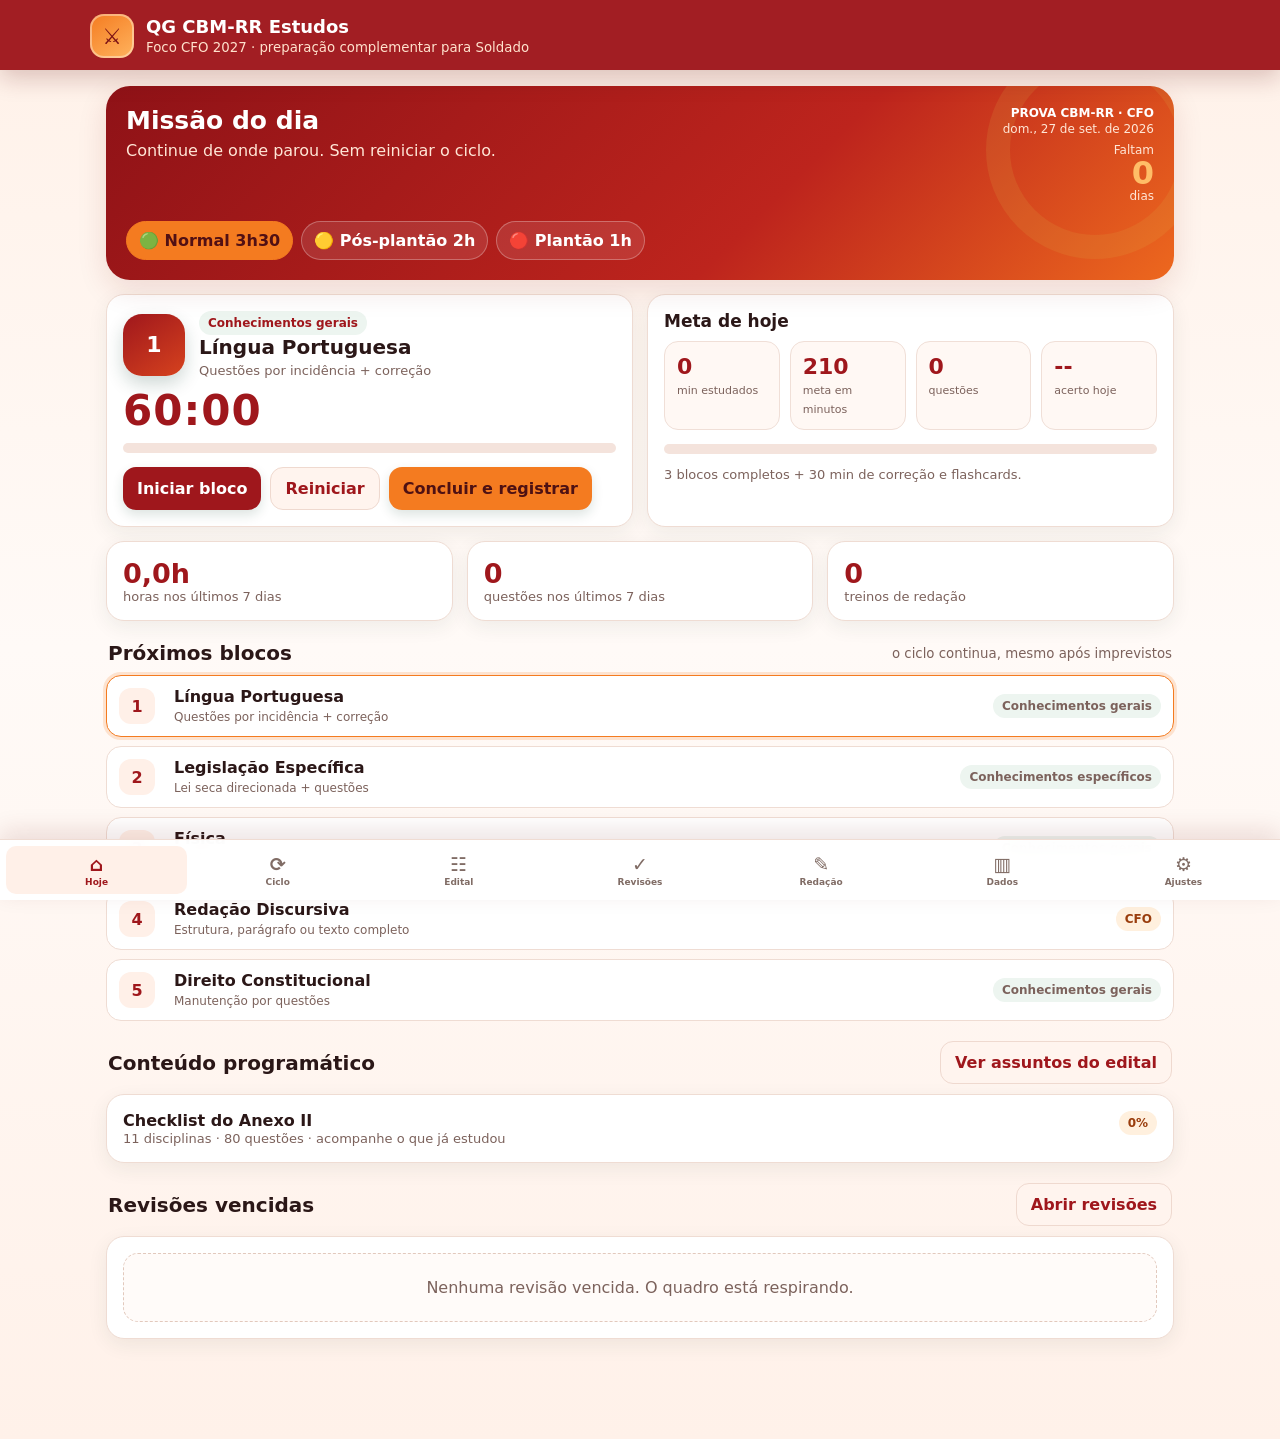
==== index.html @ b1dcfc02 "Publicar versão atualizada do PWA" ====
<!doctype html>
<html lang="pt-BR">
<head>
  <meta charset="utf-8" />
  <meta name="viewport" content="width=device-width, initial-scale=1, viewport-fit=cover" />
  <meta name="theme-color" content="#9f171c" />
  <meta name="description" content="Ciclo de estudos para CFO e Soldado do CBM-RR, com prioridade para o CFO 2027." />
  <link rel="manifest" href="manifest.json" />
  <link rel="icon" href="icons/icon-192.png" />
  <title>QG CBM-RR Estudos</title>
  <style>
    :root{
      --bg:#fff6f0;
      --card:#ffffff;
      --ink:#2b1717;
      --muted:#7c625c;
      --green:#9f171c;
      --green-2:#d6421e;
      --gold:#f47b20;
      --gold-2:#ffd0a3;
      --danger:#9f171c;
      --warn:#d85a16;
      --ok:#23734c;
      --line:#efdcd3;
      --shadow:0 10px 30px rgba(125,28,20,.12);
      --radius:18px;
    }
    *{box-sizing:border-box}
    html{scroll-behavior:smooth}
    body{margin:0;background:linear-gradient(180deg,#fff1e8 0,#fffaf7 45%,#fff1e9 100%);color:var(--ink);font-family:Inter,system-ui,-apple-system,Segoe UI,Roboto,Arial,sans-serif}
    button,input,select,textarea{font:inherit}
    button{cursor:pointer}
    .app{min-height:100vh;padding-bottom:84px}
    header{position:sticky;top:0;z-index:20;background:rgba(159,23,28,.97);color:white;padding:14px 16px 12px;box-shadow:0 8px 24px rgba(92,12,15,.22);backdrop-filter:blur(8px)}
    .head-row{max-width:1100px;margin:auto;display:flex;justify-content:space-between;gap:12px;align-items:center}
    .brand{display:flex;gap:12px;align-items:center;min-width:0}
    .crest{width:44px;height:44px;border-radius:14px;background:linear-gradient(145deg,var(--gold),#ffb45f);display:grid;place-items:center;color:#7b1115;font-size:22px;font-weight:900;box-shadow:inset 0 0 0 2px rgba(255,255,255,.38)}
    .brand h1{font-size:18px;line-height:1.1;margin:0;white-space:nowrap;overflow:hidden;text-overflow:ellipsis}
    .brand small{display:block;color:#ffe2cd;margin-top:3px}
    .install{border:1px solid rgba(255,255,255,.45);background:rgba(255,255,255,.12);color:#fff;border-radius:12px;padding:9px 11px;font-weight:700;display:none}
    main{max-width:1100px;margin:auto;padding:16px}
    .view{display:none}.view.active{display:block}
    .hero{background:linear-gradient(135deg,#8f1217,#bd241d 62%,#ed681e);color:white;border-radius:24px;padding:20px;box-shadow:var(--shadow);position:relative;overflow:hidden}
    .hero:after{content:"";position:absolute;right:-30px;top:-45px;width:170px;height:170px;border:24px solid rgba(216,180,74,.14);border-radius:50%}
    .hero-top{position:relative;z-index:1;display:flex;justify-content:space-between;gap:16px;align-items:flex-start}
    .hero h2{margin:0 0 6px;font-size:25px}.hero p{margin:0;color:#ffe6d6}
    .countdown{text-align:right;min-width:150px}.countdown strong{font-size:32px;display:block;color:#ffbd67;line-height:1}.countdown span,.countdown small{font-size:12px;color:#ffe6d6;display:block}.countdown .exam-name{font-weight:900;color:#fff;margin-bottom:2px}.countdown #examDateLabel{margin-bottom:7px}
    .mode-row{display:flex;gap:8px;flex-wrap:wrap;margin-top:18px;position:relative;z-index:1}
    .mode-btn{border:1px solid rgba(255,255,255,.28);background:rgba(255,255,255,.10);color:#fff;border-radius:999px;padding:9px 12px;font-weight:700}
    .mode-btn.active{background:var(--gold);color:#511014;border-color:var(--gold)}
    .grid{display:grid;gap:14px;margin-top:14px}.grid.two{grid-template-columns:repeat(2,minmax(0,1fr))}.grid.three{grid-template-columns:repeat(3,minmax(0,1fr))}
    .card{background:var(--card);border:1px solid var(--line);border-radius:var(--radius);padding:16px;box-shadow:0 6px 20px rgba(24,54,41,.07)}
    .card h3{margin:0 0 10px;font-size:17px}.subtle{color:var(--muted);font-size:13px}
    .metric{font-size:27px;font-weight:850;color:var(--green)}.metric small{font-size:12px;color:var(--muted);font-weight:600}
    .progress{height:10px;background:#f4e3dc;border-radius:999px;overflow:hidden}.progress>span{display:block;height:100%;background:linear-gradient(90deg,var(--green),var(--gold));width:0}
    .next-block{display:grid;grid-template-columns:auto 1fr;gap:14px;align-items:center}
    .block-num{width:62px;height:62px;border-radius:19px;background:linear-gradient(145deg,var(--green),var(--green-2));color:white;display:grid;place-items:center;font-weight:900;font-size:22px;box-shadow:0 8px 18px rgba(15,61,46,.20)}
    .next-block h3{font-size:20px;margin:0 0 4px}.badge{display:inline-flex;align-items:center;gap:6px;border-radius:999px;padding:5px 9px;font-size:12px;font-weight:800;background:#edf5f0;color:var(--green)}
    .badge.gold{background:#fff0de;color:#9a3d0d}.badge.red{background:#fee9e9;color:#941a1e}.badge.blue{background:#fff0e4;color:#a13d12}
    .actions{display:flex;gap:9px;flex-wrap:wrap;margin-top:14px}
    .btn{border:0;border-radius:13px;padding:11px 14px;font-weight:800;background:var(--green);color:white;box-shadow:0 5px 12px rgba(15,61,46,.14)}
    .btn.secondary{background:#fff4ee;color:var(--green);box-shadow:none;border:1px solid #efd9cf}.btn.gold{background:var(--gold);color:#4e1113}.btn.danger{background:#fff0f0;color:var(--danger);border:1px solid #f0c9c9;box-shadow:none}
    .timer{font-variant-numeric:tabular-nums;font-size:42px;font-weight:900;letter-spacing:1px;color:var(--green);margin:8px 0}
    .section-title{display:flex;justify-content:space-between;align-items:center;gap:12px;margin:20px 2px 10px}.section-title h2{font-size:20px;margin:0}.section-title small{color:var(--muted)}
    .cycle-list{display:grid;gap:9px}
    .cycle-item{display:grid;grid-template-columns:44px 1fr auto;gap:11px;align-items:center;background:white;border:1px solid var(--line);border-radius:15px;padding:11px 12px}
    .cycle-item.current{border-color:var(--gold);box-shadow:0 0 0 3px rgba(244,123,32,.18)}
    .cycle-item.done{opacity:.68}.cycle-item .n{width:36px;height:36px;border-radius:12px;background:#fff0e8;display:grid;place-items:center;font-weight:900;color:var(--green)}
    .cycle-item strong{display:block}.cycle-item span{font-size:12px;color:var(--muted)}
    .review-item,.error-item,.log-item,.essay-item,.sim-item{border-bottom:1px solid var(--line);padding:12px 0}.review-item:last-child,.error-item:last-child,.log-item:last-child,.essay-item:last-child,.sim-item:last-child{border-bottom:0}
    .row{display:flex;justify-content:space-between;gap:12px;align-items:flex-start}.row strong{line-height:1.25}
    .score{font-weight:900}.score.bad{color:var(--danger)}.score.mid{color:var(--warn)}.score.good{color:var(--ok)}
    .empty{padding:24px;text-align:center;color:var(--muted);border:1px dashed #e2c9bd;border-radius:15px;background:#fffbf9}
    .form-grid{display:grid;grid-template-columns:repeat(2,minmax(0,1fr));gap:12px}.field{display:flex;flex-direction:column;gap:6px}.field.full{grid-column:1/-1}.field label{font-size:13px;font-weight:800;color:#3d4a42}.field input,.field select,.field textarea{width:100%;border:1px solid #ced8d1;border-radius:12px;padding:11px;background:white;color:var(--ink)}.field textarea{min-height:95px;resize:vertical}
    dialog{border:0;border-radius:22px;padding:0;max-width:680px;width:calc(100% - 24px);box-shadow:0 28px 70px rgba(0,0,0,.28)}dialog::backdrop{background:rgba(53,8,9,.60);backdrop-filter:blur(4px)}
    .modal-head{background:var(--green);color:white;padding:16px 18px;display:flex;justify-content:space-between;align-items:center}.modal-head h3{margin:0}.modal-body{padding:18px;max-height:76vh;overflow:auto}.close{background:transparent;border:0;color:white;font-size:24px}
    .nav{position:fixed;bottom:0;left:0;right:0;z-index:30;background:rgba(255,255,255,.97);border-top:1px solid var(--line);box-shadow:0 -8px 24px rgba(99,20,16,.12);display:grid;grid-template-columns:repeat(7,1fr);padding:6px max(6px,env(safe-area-inset-right)) calc(6px + env(safe-area-inset-bottom)) max(6px,env(safe-area-inset-left));backdrop-filter:blur(10px)}
    .nav button{border:0;background:transparent;color:#806c65;padding:7px 1px;border-radius:10px;font-size:9px;font-weight:800;min-width:0}.nav button span{display:block;font-size:19px;margin-bottom:2px}.nav button.active{color:var(--green);background:#fff0e8}
    .tabs{display:flex;gap:8px;overflow:auto;padding-bottom:4px}.tab{white-space:nowrap;border:1px solid var(--line);background:white;color:var(--green);border-radius:999px;padding:9px 12px;font-weight:800}.tab.active{background:var(--green);color:white;border-color:var(--green)}
    .chart{display:grid;gap:9px}.bar-row{display:grid;grid-template-columns:115px 1fr 45px;gap:9px;align-items:center;font-size:12px}.bar{height:12px;border-radius:999px;background:#f3e2da;overflow:hidden}.bar span{display:block;height:100%;background:linear-gradient(90deg,var(--green),var(--gold))}
    .notice{background:#fff8df;border:1px solid #ecd88f;border-radius:14px;padding:12px;color:#69541b;font-size:13px}
    .kpi-row{display:grid;grid-template-columns:repeat(4,minmax(0,1fr));gap:10px}.kpi{background:#fff8f4;border:1px solid #f0dfd7;border-radius:14px;padding:12px}.kpi strong{display:block;font-size:22px;color:var(--green)}.kpi span{font-size:11px;color:var(--muted)}
    .syllabus-tools{display:grid;grid-template-columns:1fr auto;gap:10px;margin:12px 0}.syllabus-tools input{border:1px solid #e4c9bd;border-radius:13px;padding:12px;background:white}
    .syllabus-list{display:grid;gap:10px}.subject-details{background:white;border:1px solid var(--line);border-radius:16px;overflow:hidden}.subject-details[open]{box-shadow:0 7px 22px rgba(125,28,20,.09)}
    .subject-details summary{list-style:none;cursor:pointer;display:grid;grid-template-columns:1fr auto;gap:10px;align-items:center;padding:14px}.subject-details summary::-webkit-details-marker{display:none}
    .subject-details summary strong{display:block}.subject-details summary span{font-size:12px;color:var(--muted)}.subject-details summary b{color:var(--green);font-size:13px}
    .topic-list{display:grid;gap:0;border-top:1px solid var(--line);padding:5px 14px 10px}.topic-check{display:grid;grid-template-columns:24px 1fr;gap:8px;align-items:start;padding:10px 0;border-bottom:1px solid #f4e7e1}.topic-check:last-child{border-bottom:0}.topic-check input{width:18px;height:18px;accent-color:var(--green);margin-top:1px}.topic-check span{font-size:13px;line-height:1.35}.topic-check.done span{text-decoration:line-through;color:var(--muted)}
    .switch{display:flex;align-items:center;justify-content:space-between;gap:12px;padding:11px 0;border-bottom:1px solid var(--line)}
    .footer-note{color:var(--muted);font-size:12px;text-align:center;margin:18px 0 4px}
    @media(max-width:760px){.grid.two,.grid.three,.form-grid{grid-template-columns:1fr}.grid.two .card,.grid.three .card{min-width:0}.hero-top{flex-direction:column}.countdown{text-align:left}.kpi-row{grid-template-columns:repeat(2,1fr)}.bar-row{grid-template-columns:90px 1fr 38px}.install{padding:8px}.brand h1{font-size:16px}.brand small{font-size:11px}.nav button{font-size:9px}}
  </style>
</head>
<body>
<div class="app">
  <header>
    <div class="head-row">
      <div class="brand">
        <div class="crest">⚔</div>
        <div><h1>QG CBM-RR Estudos</h1><small>Foco CFO 2027 · preparação complementar para Soldado</small></div>
      </div>
      <button id="installBtn" class="install">Instalar</button>
    </div>
  </header>

  <main>
    <section id="view-home" class="view active">
      <div class="hero">
        <div class="hero-top">
          <div><h2>Missão do dia</h2><p id="missionText">Continue de onde parou. Sem reiniciar o ciclo.</p></div>
          <div class="countdown"><small class="exam-name">PROVA CBM-RR · CFO</small><small id="examDateLabel">dom., 27 de set. de 2026</small><span>Faltam</span><strong id="daysLeft">--</strong><small>dias</small></div>
        </div>
        <div class="mode-row">
          <button class="mode-btn active" data-mode="normal">🟢 Normal 3h30</button>
          <button class="mode-btn" data-mode="post">🟡 Pós-plantão 2h</button>
          <button class="mode-btn" data-mode="duty">🔴 Plantão 1h</button>
        </div>
      </div>

      <div class="grid two">
        <div class="card">
          <div class="next-block">
            <div class="block-num" id="currentBlockNum">1</div>
            <div><span class="badge" id="currentCore">Conhecimentos gerais</span><h3 id="currentSubject">Língua Portuguesa</h3><div class="subtle" id="currentGoal">Questões por incidência + correção</div></div>
          </div>
          <div class="timer" id="timerDisplay">60:00</div>
          <div class="progress"><span id="timerProgress"></span></div>
          <div class="actions"><button class="btn" id="timerStart">Iniciar bloco</button><button class="btn secondary" id="timerReset">Reiniciar</button><button class="btn gold" id="completeBlock">Concluir e registrar</button></div>
        </div>
        <div class="card">
          <h3>Meta de hoje</h3>
          <div class="kpi-row">
            <div class="kpi"><strong id="todayMinutes">0</strong><span>min estudados</span></div>
            <div class="kpi"><strong id="dailyTarget">210</strong><span>meta em minutos</span></div>
            <div class="kpi"><strong id="todayQuestions">0</strong><span>questões</span></div>
            <div class="kpi"><strong id="todayAccuracy">--</strong><span>acerto hoje</span></div>
          </div>
          <div style="margin-top:14px" class="progress"><span id="dailyProgress"></span></div>
          <p class="subtle" id="dailyHint" style="margin-bottom:0">3 blocos completos + 30 min de correção e flashcards.</p>
        </div>
      </div>

      <div class="grid three">
        <div class="card"><div class="metric" id="weekHours">0h</div><div class="subtle">horas nos últimos 7 dias</div></div>
        <div class="card"><div class="metric" id="weekQuestions">0</div><div class="subtle">questões nos últimos 7 dias</div></div>
        <div class="card"><div class="metric" id="weekEssays">0</div><div class="subtle">treinos de redação</div></div>
      </div>

      <div class="section-title"><h2>Próximos blocos</h2><small>o ciclo continua, mesmo após imprevistos</small></div>
      <div id="upcomingBlocks" class="cycle-list"></div>

      <div class="section-title"><h2>Conteúdo programático</h2><button class="btn secondary" data-go="syllabus">Ver assuntos do edital</button></div>
      <div class="card">
        <div class="row"><div><strong>Checklist do Anexo II</strong><div class="subtle">11 disciplinas · 80 questões · acompanhe o que já estudou</div></div><span class="badge gold" id="homeSyllabusProgress">0%</span></div>
      </div>

      <div class="section-title"><h2>Revisões vencidas</h2><button class="btn secondary" data-go="review">Abrir revisões</button></div>
      <div class="card" id="homeReviews"></div>
    </section>

    <section id="view-cycle" class="view">
      <div class="section-title"><h2>Ciclo de 25 horas</h2><button class="btn secondary" id="resetCycle">Voltar ao bloco 1</button></div>
      <div class="notice">O ciclo não reinicia na segunda-feira. São 24 blocos prioritários do CFO e 1 bloco de 60 min de História e Geografia para Soldado. Pare onde precisar e retome exatamente do próximo bloco.</div>
      <div id="cycleList" class="cycle-list" style="margin-top:12px"></div>
    </section>

    <section id="view-review" class="view">
      <div class="section-title"><h2>Revisões e erros</h2><button class="btn" id="addErrorBtn">+ Registrar erro</button></div>
      <div class="card">
        <h3>Como funciona até a prova</h3>
        <p class="subtle">A revisão não é outro bloco completo de teoria. Faça de 5 a 15 minutos de recordação ativa e poucas questões antes ou depois do bloco do dia.</p>
        <div class="grid three">
          <div><strong>Errou muito</strong><div class="subtle">menos de 50%: retorna em 2 dias</div></div>
          <div><strong>Ainda inseguro</strong><div class="subtle">50% a 69%: retorna em 7 dias</div></div>
          <div><strong>Bom desempenho</strong><div class="subtle">70% a 79%: 15 dias · 80% ou mais: 30 dias</div></div>
        </div>
        <p class="subtle" style="margin-bottom:0">Ao revisar, marque <b>Errei</b>, <b>Dúvida</b> ou <b>Dominei</b>. O app antecipa as revisões do CFO para que nenhuma fique depois de 27/09/2026. O caderno de erros guarda apenas falhas importantes e regras que você ainda não domina.</p>
      </div>
      <div class="tabs"><button class="tab active" data-review-tab="due">Vencidas</button><button class="tab" data-review-tab="errors">Caderno de erros</button><button class="tab" data-review-tab="all">Todas</button></div>
      <div class="card" style="margin-top:12px" id="reviewContent"></div>
    </section>

    <section id="view-syllabus" class="view">
      <div class="section-title"><h2>Assuntos do edital</h2><small>Anexo II · CFO CBM-RR 2027</small></div>
      <div class="notice">As 11 disciplinas abaixo são do Edital nº 02/2026 do CFO. História e Geografia aparecem somente no ciclo complementar para Soldado e não entram neste checklist do CFO.</div>
      <div class="grid three">
        <div class="card"><div class="metric">80</div><div class="subtle">questões objetivas</div></div>
        <div class="card"><div class="metric">11</div><div class="subtle">disciplinas oficiais</div></div>
        <div class="card"><div class="metric" id="syllabusProgress">0%</div><div class="subtle">assuntos concluídos</div></div>
      </div>
      <div class="syllabus-tools">
        <input id="syllabusSearch" type="search" placeholder="Buscar disciplina ou assunto..." aria-label="Buscar no conteúdo programático" />
        <button class="btn secondary" id="expandSyllabus">Expandir</button>
      </div>
      <div id="syllabusList" class="syllabus-list"></div>
    </section>

    <section id="view-essay" class="view">
      <div class="section-title"><h2>Redação CFO</h2><button class="btn" id="addEssayBtn">+ Avaliar redação</button></div>
      <div class="grid two">
        <div class="card"><h3>Meta da banca</h3><div class="kpi-row"><div class="kpi"><strong>20</strong><span>pontos possíveis</span></div><div class="kpi"><strong>10</strong><span>mínimo eliminatório</span></div><div class="kpi"><strong>14+</strong><span>meta competitiva</span></div><div class="kpi"><strong>20-30</strong><span>linhas</span></div></div></div>
        <div class="card"><h3>Distribuição da nota</h3><div class="chart"><div class="bar-row"><span>Argumentação</span><div class="bar"><span style="width:100%"></span></div><b>6</b></div><div class="bar-row"><span>Coesão</span><div class="bar"><span style="width:100%"></span></div><b>6</b></div><div class="bar-row"><span>Morfossintaxe</span><div class="bar"><span style="width:67%"></span></div><b>4</b></div><div class="bar-row"><span>Ortografia</span><div class="bar"><span style="width:67%"></span></div><b>4</b></div></div></div>
      </div>
      <div class="section-title"><h2>Histórico</h2><small>redação completa, parcial, correção ou reescrita</small></div>
      <div class="card" id="essayHistory"></div>
    </section>

    <section id="view-performance" class="view">
      <div class="section-title"><h2>Desempenho</h2><button class="btn" id="addSimBtn">+ Registrar simulado</button></div>
      <div class="grid three">
        <div class="card"><div class="metric" id="totalHours">0h</div><div class="subtle">horas registradas</div></div>
        <div class="card"><div class="metric" id="totalQuestions">0</div><div class="subtle">questões resolvidas</div></div>
        <div class="card"><div class="metric" id="overallAccuracy">--</div><div class="subtle">acerto geral</div></div>
      </div>
      <div class="section-title"><h2>Acerto por disciplina</h2><small>use ao menos 10 questões antes de decidir</small></div>
      <div class="card"><div id="subjectChart" class="chart"></div></div>
      <div class="section-title"><h2>Simulados</h2><small>CFO ou CFSD</small></div>
      <div class="card" id="simHistory"></div>
      <div class="section-title"><h2>Últimos estudos</h2></div>
      <div class="card" id="studyHistory"></div>
    </section>

    <section id="view-settings" class="view">
      <div class="section-title"><h2>Configurações e backup</h2></div>
      <div class="card">
        <div class="form-grid">
          <div class="field"><label>Data da prova CFO</label><input type="date" id="examDate" /></div>
          <div class="field"><label>Data da prova Soldado (quando definida)</label><input type="date" id="soldierExamDate" /></div>
          <div class="field"><label>Meta semanal de horas</label><input type="number" id="weeklyHoursGoal" min="1" max="80" step="1" /></div>
          <div class="field"><label>Meta semanal de questões</label><input type="number" id="weeklyQuestionGoal" min="10" max="3000" step="10" /></div>
          <div class="field"><label>Duração padrão do bloco</label><input type="number" id="blockMinutes" min="20" max="120" step="5" /></div>
        </div>
        <div class="switch"><div><strong>Lembretes de revisão no painel</strong><div class="subtle">mostra cards vencidos na tela inicial</div></div><input type="checkbox" id="showReviewsHome" /></div>
        <div class="actions"><button class="btn" id="saveSettings">Salvar</button><button class="btn secondary" id="exportData">Exportar backup</button><label class="btn secondary" style="display:inline-flex;align-items:center">Importar backup<input type="file" id="importData" accept="application/json" hidden /></label><button class="btn danger" id="clearData">Apagar dados</button></div>
      </div>
      <p class="footer-note">Os dados ficam no próprio aparelho. Exporte o backup regularmente.</p>
    </section>
  </main>

  <nav class="nav">
    <button class="active" data-view="home"><span>⌂</span>Hoje</button>
    <button data-view="cycle"><span>⟳</span>Ciclo</button>
    <button data-view="syllabus"><span>☷</span>Edital</button>
    <button data-view="review"><span>✓</span>Revisões</button>
    <button data-view="essay"><span>✎</span>Redação</button>
    <button data-view="performance"><span>▥</span>Dados</button>
    <button data-view="settings"><span>⚙</span>Ajustes</button>
  </nav>
</div>

<dialog id="studyDialog">
  <div class="modal-head"><h3>Registrar bloco concluído</h3><button class="close" data-close="studyDialog">×</button></div>
  <div class="modal-body">
    <form id="studyForm" class="form-grid">
      <div class="field"><label>Disciplina</label><input id="studySubject" readonly /></div>
      <div class="field"><label>Data</label><input type="date" id="studyDate" required /></div>
      <div class="field full"><label>Assunto estudado</label><input id="studyTopic" list="studyTopicOptions" placeholder="Selecione ou digite o assunto estudado" required /><datalist id="studyTopicOptions"></datalist></div>
      <div class="field"><label>Minutos líquidos</label><input type="number" id="studyMinutes" min="1" max="300" required /></div>
      <div class="field"><label>Método principal</label><select id="studyMethod"><option>Questões por assunto</option><option>Teoria direcionada</option><option>Lei seca</option><option>Correção de erros</option><option>Revisão ativa</option><option>Redação</option><option>Simulado parcial</option></select></div>
      <div class="field"><label>Questões</label><input type="number" id="studyQuestions" min="0" value="0" /></div>
      <div class="field"><label>Acertos</label><input type="number" id="studyCorrect" min="0" value="0" /></div>
      <div class="field"><label>Energia</label><select id="studyEnergy"><option value="green">Verde</option><option value="yellow">Amarela</option><option value="red">Vermelha</option></select></div>
      <div class="field"><label>Próxima revisão</label><input type="date" id="studyReviewDate" /></div>
      <div class="field full"><label>Erro ou observação importante</label><textarea id="studyNotes" placeholder="Uma linha basta. Não copie a teoria inteira."></textarea></div>
      <div class="field full"><label><input type="checkbox" id="createErrorFromStudy" /> Criar também um card no caderno de erros</label></div>
      <div class="field full"><button class="btn" type="submit">Salvar e avançar ciclo</button></div>
    </form>
  </div>
</dialog>

<dialog id="errorDialog">
  <div class="modal-head"><h3>Novo erro importante</h3><button class="close" data-close="errorDialog">×</button></div>
  <div class="modal-body">
    <form id="errorForm" class="form-grid">
      <div class="field"><label>Disciplina</label><select id="errorSubject"></select></div>
      <div class="field"><label>Revisar em</label><input type="date" id="errorDue" required /></div>
      <div class="field full"><label>Assunto</label><input id="errorTopic" required /></div>
      <div class="field full"><label>Erro cometido</label><textarea id="errorMistake" required></textarea></div>
      <div class="field full"><label>Regra correta</label><textarea id="errorRule" required></textarea></div>
      <div class="field full"><label>Pergunta de recordação ativa</label><input id="errorPrompt" placeholder="Ex.: O que permanece constante na diluição?" required /></div>
      <div class="field full"><button class="btn" type="submit">Salvar erro</button></div>
    </form>
  </div>
</dialog>

<dialog id="essayDialog">
  <div class="modal-head"><h3>Avaliar treino de redação</h3><button class="close" data-close="essayDialog">×</button></div>
  <div class="modal-body">
    <form id="essayForm" class="form-grid">
      <div class="field"><label>Data</label><input type="date" id="essayDate" required /></div>
      <div class="field"><label>Tipo</label><select id="essayType"><option>Redação completa</option><option>Introdução</option><option>Desenvolvimento</option><option>Conclusão</option><option>Correção</option><option>Reescrita</option></select></div>
      <div class="field full"><label>Tema</label><input id="essayTheme" required /></div>
      <div class="field"><label>Argumentação / 6</label><input type="number" id="essayArg" min="0" max="6" step="0.5" value="0" /></div>
      <div class="field"><label>Coerência e coesão / 6</label><input type="number" id="essayCoh" min="0" max="6" step="0.5" value="0" /></div>
      <div class="field"><label>Morfossintaxe / 4</label><input type="number" id="essayMorph" min="0" max="4" step="0.5" value="0" /></div>
      <div class="field"><label>Ortografia e pontuação / 4</label><input type="number" id="essayOrth" min="0" max="4" step="0.5" value="0" /></div>
      <div class="field full"><label>Principal ajuste</label><textarea id="essayNotes"></textarea></div>
      <div class="field full"><button class="btn" type="submit">Salvar avaliação</button></div>
    </form>
  </div>
</dialog>

<dialog id="simDialog">
  <div class="modal-head"><h3>Registrar simulado</h3><button class="close" data-close="simDialog">×</button></div>
  <div class="modal-body">
    <form id="simForm" class="form-grid">
      <div class="field"><label>Data</label><input type="date" id="simDate" required /></div>
      <div class="field"><label>Prova</label><select id="simExam"><option>CFO</option><option>CFSD</option><option>Parcial misto</option></select></div>
      <div class="field"><label>Questões</label><input type="number" id="simQuestions" min="1" required /></div>
      <div class="field"><label>Acertos</label><input type="number" id="simCorrect" min="0" required /></div>
      <div class="field"><label>Tempo em minutos</label><input type="number" id="simMinutes" min="1" required /></div>
      <div class="field"><label>Falta de tempo?</label><select id="simTimeIssue"><option value="no">Não</option><option value="yes">Sim</option></select></div>
      <div class="field full"><label>Principal gargalo</label><textarea id="simNotes" placeholder="Conteúdo, interpretação, distração ou tempo."></textarea></div>
      <div class="field full"><button class="btn" type="submit">Salvar simulado</button></div>
    </form>
  </div>
</dialog>

<script>
const syllabus = [
 {s:'Língua Portuguesa',q:10,t:[
  'Sistema, norma, fala e variedade linguística','Ortografia e sistema ortográfico vigente','Estrutura e formação de palavras; classes gramaticais','Flexão verbal: modos, vozes, tempos e aspectos','Flexão nominal; concordância verbal e nominal','Regência verbal e nominal','Sintaxe da oração e do período; termos da oração','Coordenação, subordinação e paralelismo sintático','Colocação pronominal; equivalência e transformação de estruturas','Discurso direto e indireto','Pontuação','Léxico, sinonímia, antonímia, denotação e conotação','Terminologia jurídica','Tipos e estrutura de texto; coesão e coerência','Ponto de vista, ideia central e ideias convergentes','Informações literais, pressupostas, implícitas e subentendidas'
 ]},
 {s:'Física',q:8,t:[
  'Grandezas físicas escalares e vetoriais; sistemas de unidades','Cinemática: velocidade, aceleração, MRUV e movimento relativo','Leis de Newton; peso, massa, atrito, arrasto e velocidade terminal','Trabalho, energia, potência e conservação da energia mecânica','Centro de massa, momento linear, colisão e impulso','Rotação, torque, momento de inércia e momento angular','Estática dos fluidos: pressão, massa específica, Pascal e Arquimedes','Forças hidrostáticas e medidores de pressão','Dinâmica dos fluidos: conservação da massa, quantidade de movimento e Bernoulli','Calorimetria, mudança de fase e calor latente','Primeira Lei da Termodinâmica; expansão e transferência de calor','Gases ideais e trabalho termodinâmico','Segunda Lei, máquinas térmicas, refrigeradores e ciclo de Carnot','Irreversibilidade, desordem e entropia'
 ]},
 {s:'Química',q:8,t:[
  'Matéria, energia, substâncias, misturas e separação de misturas','Atomística, modelos atômicos e números quânticos','Tabela periódica e propriedades periódicas','Ligações químicas e ligação metálica','Polaridade molecular e forças intermoleculares','Oxidação, redução e cálculo do NOX','Ácidos, bases, sais, óxidos e neutralização','Reações químicas, oxirredução e balanceamento','Massa, mol, massa molar e constante de Avogadro','Leis ponderais e leis de Gay-Lussac','Fórmulas centesimal, mínima e molecular; estequiometria','Gases: transformações, Clapeyron, misturas, difusão e efusão','Propriedades coligativas','Termoquímica: entalpia de formação e de combustão','Equilíbrio químico e princípio de Le Chatelier'
 ]},
 {s:'Raciocínio Lógico-Matemático',q:8,t:[
  'Conjuntos: representação, pertinência, inclusão e operações','Números naturais, inteiros, racionais e reais','Divisibilidade, fatores primos, MDC e MMC','Potenciação, radiciação, valor absoluto e intervalos','Unidades e conversão de medidas','Razão, proporção, regra de três e porcentagem','Juros simples e compostos','Expressões algébricas, identidades e polinômios','Equações, inequações e sistemas de 1º e 2º graus','Funções, função modular, inversa, polinomial, exponencial e logarítmica','Matrizes, determinantes até 4ª ordem e sistemas lineares','Geometria plana e relações métricas','Trigonometria, leis dos senos e dos cossenos','Geometria espacial: prismas, pirâmides, cilindros, cones e esferas','Geometria analítica: ponto, reta e circunferência','Sequências, PA e PG','Análise combinatória e Binômio de Newton','Probabilidade, probabilidade condicional e eventos independentes','Estatística, frequências, médias, mediana, moda e gráficos','Problemas de raciocínio lógico'
 ]},
 {s:'Direito Constitucional',q:6,t:[
  'Conceito e classificação das Constituições','Aplicabilidade e interpretação das normas constitucionais','Poder Constituinte','Princípios fundamentais','Direitos e garantias fundamentais; efetividade, limites e restrições','Proibição de retrocesso social','Habeas corpus, habeas data e mandado de segurança','Direito de petição e certidão; ação popular e ação civil pública','Direitos sociais e art. 6º da Constituição Federal','Nacionalidade','Federação, entes federativos e município','Repartição de competências','Organização e separação dos Poderes','Controle de constitucionalidade','Segurança pública e art. 144 da Constituição Federal','Ordem social'
 ]},
 {s:'Direito Administrativo',q:6,t:[
  'Conceito, fontes e princípios do Direito Administrativo','Centralização, descentralização, concentração e desconcentração','Administração direta e indireta','Poderes vinculado, discricionário, hierárquico e disciplinar','Poder regulamentar, poder de polícia, uso e abuso do poder','Ato administrativo: conceito, requisitos, perfeição, validade e eficácia','Atributos, classificação, espécies e exteriorização do ato','Extinção, desfazimento e sanatória; vinculação e discricionariedade','Responsabilidade civil da Administração e teoria do risco administrativo','Dano, exclusão da responsabilidade, reparação e ação regressiva'
 ]},
 {s:'Direito Ambiental',q:6,t:[
  'Princípios do Direito Ambiental','Meio ambiente na Constituição Federal','Competências ambientais e normas de cooperação','Poder de polícia ambiental','Licenciamento e estudo de impacto ambiental','Compensação ambiental e biossegurança','Infrações ambientais','Dano, responsabilidade e reparação ambiental','SISNAMA e SNUC'
 ]},
 {s:'Administração Pública',q:6,t:[
  'Organizações formais modernas e estruturas organizacionais','Natureza, finalidades e departamentalização','Gestão pública e gestão privada','Princípios básicos da Administração Pública','Gestão de resultados e avaliação de desempenho','Planejamento, direção, coordenação, comunicação, controle e avaliação','Planejamento estratégico, tático e operacional','Gestão de pessoas próprias e terceirizadas','Gestão por processos e por projetos','Gestão de contratos','Gestão da qualidade e excelência nos serviços públicos','Motivação e liderança','Tipos de decisão e processo decisório','Ética no serviço público'
 ]},
 {s:'Informática',q:6,t:[
  'Hardware e software','Sistemas operacionais','Linux Ubuntu e software livre','Google Workspace: documentos, planilhas e apresentações','Google Meet, Formulários e Drive','Google Chrome e Mozilla Firefox','Segurança da informação e autenticação de dois fatores','Internet, intranet e VPN','Redes WAN, MAN, LAN e protocolo TCP/IP','Roteador, switch, modem e cabeamento','Big Data e Business Intelligence','Computação em nuvem: ferramentas e plataformas'
 ]},
 {s:'Inglês',q:4,t:[
  'Leitura e interpretação de textos em inglês','Inferência de significado pelo contexto','Mecanismos de formação de palavras','Marcadores explícitos de coesão','Conexões de sentido entre períodos e parágrafos','Interpretação de afirmações implícitas e da argumentação do autor'
 ]},
 {s:'Legislação Específica',q:12,t:[
  'Lei Complementar nº 194/2012','Lei Complementar nº 052/2001','Lei Estadual nº 963/2014','Lei Federal nº 12.608/2012','Instrução Normativa nº 02/2016 do Ministério da Integração Nacional','Lei Federal nº 14.751/2023','Constituição do Estado de Roraima'
 ]}
];
const cycle = [
 {s:'Língua Portuguesa',c:'Conhecimentos gerais',g:'Questões por incidência + correção'},
 {s:'Legislação Específica',c:'Conhecimentos específicos',g:'Lei seca direcionada + questões'},
 {s:'Física',c:'Conhecimentos gerais',g:'Teoria curta + 5 questões bem corrigidas'},
 {s:'Redação Discursiva',c:'CFO',g:'Estrutura, parágrafo ou texto completo'},
 {s:'Direito Constitucional',c:'Conhecimentos gerais',g:'Manutenção por questões'},
 {s:'Química',c:'Conhecimentos gerais',g:'Teoria curta + 5 questões bem corrigidas'},
 {s:'Língua Portuguesa',c:'Conhecimentos gerais',g:'Questões por incidência + correção'},
 {s:'Direito Administrativo',c:'Conhecimentos gerais',g:'Manutenção por questões'},
 {s:'Raciocínio Lógico-Matemático',c:'Conhecimentos gerais',g:'Procedimento + questões'},
 {s:'Redação Discursiva',c:'CFO',g:'Produção parcial ou completa'},
 {s:'Legislação Específica',c:'Conhecimentos específicos',g:'Lei seca direcionada + questões'},
 {s:'Informática',c:'Conhecimentos gerais',g:'Questões + revisão curta'},
 {s:'Física',c:'Conhecimentos gerais',g:'Reteste de assunto fraco'},
 {s:'Direito Ambiental',c:'Conhecimentos gerais',g:'Questões + legislação'},
 {s:'Redação Discursiva',c:'CFO',g:'Texto completo cronometrado'},
 {s:'Química',c:'Conhecimentos gerais',g:'Reteste de assunto fraco'},
 {s:'Língua Portuguesa',c:'Conhecimentos gerais',g:'Questões mistas da banca'},
 {s:'Administração Pública',c:'Conhecimentos gerais',g:'Questões + teoria direcionada'},
 {s:'Raciocínio Lógico-Matemático',c:'Conhecimentos gerais',g:'Reteste e correção'},
 {s:'Legislação Específica',c:'Conhecimentos específicos',g:'Questões e revisão de erros'},
 {s:'Inglês',c:'Conhecimentos gerais',g:'Interpretação + vocabulário recorrente'},
 {s:'Redação Discursiva',c:'CFO',g:'Correção e diagnóstico'},
 {s:'Administração Pública',c:'Conhecimentos gerais',g:'Reteste de gestão, processos e ética'},
 {s:'Redação Discursiva',c:'CFO',g:'Reescrita e consolidação'},
 {s:'História e Geografia',c:'CFSD',g:'60 min · preparação complementar para Soldado'}
];
const subjects=[...new Set(cycle.map(x=>x.s))];
const defaults={
 current:0,mode:'normal',logs:[],errors:[],essays:[],sims:[],syllabusDone:{},
 settings:{examDate:'2026-09-27',soldierExamDate:'',weeklyHoursGoal:20,weeklyQuestionGoal:250,blockMinutes:60,showReviewsHome:true}
};
let state=loadState();
let timerSeconds=state.settings.blockMinutes*60,timerId=null,timerRunning=false,deferredPrompt=null,reviewTab='due';
function loadState(){try{const x=JSON.parse(localStorage.getItem('qgCbmState')),merged=deepMerge(structuredClone(defaults),x||{});if(merged.settings.examDate==='2026-09-20')merged.settings.examDate='2026-09-27';return merged}catch{return structuredClone(defaults)}}
function deepMerge(a,b){for(const k in b){if(b[k]&&typeof b[k]==='object'&&!Array.isArray(b[k]))a[k]=deepMerge(a[k]||{},b[k]);else a[k]=b[k]}return a}
function save(){localStorage.setItem('qgCbmState',JSON.stringify(state))}
const $=s=>document.querySelector(s), $$=s=>[...document.querySelectorAll(s)];
function todayISO(){return new Date().toISOString().slice(0,10)}
function formatDate(d){if(!d)return 'Sem data';return new Date(d+'T12:00:00').toLocaleDateString('pt-BR')}
function isWithinDays(date,days){const now=new Date();now.setHours(0,0,0,0);const d=new Date(date+'T12:00:00');return d>=new Date(now.getTime()-(days-1)*86400000)&&d<=new Date(now.getTime()+86400000)}
function accuracy(q,c){return q>0?Math.round(c/q*100):null}
function scoreClass(p){return p===null?'':p<50?'bad':p<70?'mid':'good'}
function reviewInterval(p){if(p===null)return 7;if(p<50)return 2;if(p<70)return 7;if(p<80)return 15;return 30}
function addDays(date,n){const d=new Date(date+'T12:00:00');d.setDate(d.getDate()+n);return d.toISOString().slice(0,10)}
function isCfsdOnly(subject){return subject==='História e Geografia'}
function cappedReviewDate(date,n,subject){const proposed=addDays(date,n);if(isCfsdOnly(subject)||!state.settings.examDate)return proposed;const lastDay=addDays(state.settings.examDate,-1);return proposed>lastDay?lastDay:proposed}
function daysUntil(date){if(!date)return null;const [y,m,d]=date.split('-').map(Number),now=new Date(),today=Date.UTC(now.getFullYear(),now.getMonth(),now.getDate()),target=Date.UTC(y,m-1,d);return Math.ceil((target-today)/86400000)}
function modeTarget(){return state.mode==='normal'?210:state.mode==='post'?120:60}
function modeHint(){return state.mode==='normal'?'3 blocos completos + 30 min de correção e flashcards.':state.mode==='post'?'2 blocos. Prefira revisão, questões médias e consolidação.':'1 bloco mínimo. Use versão leve se estiver exausto.'}
function render(){renderHeader();renderHome();renderCycle();renderSyllabus();renderReviews();renderEssay();renderPerformance();renderSettings()}
function renderHeader(){const diff=daysUntil(state.settings.examDate);$('#daysLeft').textContent=diff===null?'--':Math.max(0,diff);$('#examDateLabel').textContent=state.settings.examDate?new Date(state.settings.examDate+'T12:00:00').toLocaleDateString('pt-BR',{weekday:'short',day:'2-digit',month:'short',year:'numeric'}):'Data não definida';$$('.mode-btn').forEach(b=>b.classList.toggle('active',b.dataset.mode===state.mode));$('#dailyTarget').textContent=modeTarget();$('#dailyHint').textContent=modeHint()}
function current(){return cycle[state.current%cycle.length]}
function syllabusStats(){const total=syllabus.reduce((n,x)=>n+x.t.length,0),done=Object.values(state.syllabusDone||{}).filter(Boolean).length;return{total,done,p:total?Math.round(done/total*100):0}}
function topicKey(subject,topic){return subject+'|'+topic}
function renderHome(){const cur=current();$('#currentBlockNum').textContent=state.current+1;$('#currentSubject').textContent=cur.s;$('#currentCore').textContent=cur.c;$('#currentGoal').textContent=cur.g;$('#studySubject').value=cur.s;$('#homeSyllabusProgress').textContent=syllabusStats().p+'%';
 const todays=state.logs.filter(x=>x.date===todayISO());const mins=todays.reduce((a,x)=>a+x.minutes,0),qs=todays.reduce((a,x)=>a+x.questions,0),cs=todays.reduce((a,x)=>a+x.correct,0);$('#todayMinutes').textContent=mins;$('#todayQuestions').textContent=qs;$('#todayAccuracy').textContent=qs?accuracy(qs,cs)+'%':'--';$('#dailyProgress').style.width=Math.min(100,mins/modeTarget()*100)+'%';
 const week=state.logs.filter(x=>isWithinDays(x.date,7));const wm=week.reduce((a,x)=>a+x.minutes,0),wq=week.reduce((a,x)=>a+x.questions,0);$('#weekHours').textContent=(wm/60).toFixed(1).replace('.',',')+'h';$('#weekQuestions').textContent=wq;$('#weekEssays').textContent=state.essays.filter(x=>isWithinDays(x.date,7)).length;
 let html='';for(let i=0;i<5;i++){const idx=(state.current+i)%cycle.length,b=cycle[idx];html+=`<div class="cycle-item ${i===0?'current':''}"><div class="n">${idx+1}</div><div><strong>${b.s}</strong><span>${b.g}</span></div><span class="badge ${b.c==='CFO'?'gold':b.c==='CFSD'?'blue':''}">${b.c}</span></div>`}$('#upcomingBlocks').innerHTML=html;renderHomeReviews();updateTimerDisplay()}
function renderHomeReviews(){if(!state.settings.showReviewsHome){$('#homeReviews').innerHTML='<div class="empty">Lembretes ocultos nas configurações.</div>';return}const due=getReviews().filter(x=>x.due<=todayISO()).slice(0,4);$('#homeReviews').innerHTML=due.length?due.map(reviewHTML).join(''):'<div class="empty">Nenhuma revisão vencida. O quadro está respirando.</div>'}
function renderCycle(){let html='';cycle.forEach((b,i)=>{html+=`<div class="cycle-item ${i===state.current?'current':''}"><div class="n">${i+1}</div><div><strong>${b.s}</strong><span>${b.g}</span></div><button class="btn secondary jump" data-i="${i}">${i===state.current?'Atual':'Ir'}</button></div>`});$('#cycleList').innerHTML=html;$$('.jump').forEach(b=>b.onclick=()=>{state.current=Number(b.dataset.i);save();resetTimer();render();switchView('home')})}
function renderSyllabus(){
 const query=($('#syllabusSearch')?.value||'').trim().toLocaleLowerCase('pt-BR'),stats=syllabusStats();$('#syllabusProgress').textContent=stats.p+'%';$('#homeSyllabusProgress').textContent=stats.p+'%';
 const list=syllabus.map(x=>{const topics=x.t.filter(t=>!query||x.s.toLocaleLowerCase('pt-BR').includes(query)||t.toLocaleLowerCase('pt-BR').includes(query));if(!topics.length)return'';const complete=x.t.filter(t=>state.syllabusDone?.[topicKey(x.s,t)]).length;
  return `<details class="subject-details" ${query?'open':''}><summary><div><strong>${x.s}</strong><span>${x.q} questões · ${x.t.length} assuntos</span></div><b>${complete}/${x.t.length}</b></summary><div class="topic-list">${topics.map(t=>{const key=topicKey(x.s,t),done=!!state.syllabusDone?.[key];return`<label class="topic-check ${done?'done':''}"><input type="checkbox" class="topic-done" data-key="${encodeURIComponent(key)}" ${done?'checked':''}><span>${t}</span></label>`}).join('')}</div></details>`;
 }).join('');
 $('#syllabusList').innerHTML=list||'<div class="empty">Nenhum assunto encontrado.</div>';
 $$('.topic-done').forEach(input=>input.onchange=()=>{const key=decodeURIComponent(input.dataset.key);state.syllabusDone[key]=input.checked;save();renderSyllabus()});
}
function getReviews(){const fromLogs=state.logs.filter(x=>x.reviewDate).map(x=>({id:x.id,type:'log',subject:x.subject,topic:x.topic,due:x.reviewDate,detail:x.questions?`${x.correct}/${x.questions} (${accuracy(x.questions,x.correct)}%)`:'Revisão ativa'}));const errs=state.errors.filter(x=>!x.done).map(x=>({id:x.id,type:'error',subject:x.subject,topic:x.topic,due:x.due,detail:x.prompt}));return [...fromLogs,...errs].sort((a,b)=>a.due.localeCompare(b.due))}
function reviewHTML(x){return `<div class="review-item"><div class="row"><div><strong>${x.subject}: ${x.topic}</strong><div class="subtle">${x.detail}</div></div><div style="text-align:right"><span class="badge ${x.due<=todayISO()?'red':'gold'}">${formatDate(x.due)}</span><div class="actions" style="margin-top:7px;justify-content:flex-end"><button class="btn secondary review-result" data-id="${x.id}" data-type="${x.type}" data-days="2">Errei</button><button class="btn secondary review-result" data-id="${x.id}" data-type="${x.type}" data-days="7">Dúvida</button><button class="btn review-result" data-id="${x.id}" data-type="${x.type}" data-days="0">Dominei</button></div></div></div></div>`}
function renderReviews(){const list=getReviews();let html='';if(reviewTab==='due'){const due=list.filter(x=>x.due<=todayISO());html=due.length?due.map(reviewHTML).join(''):'<div class="empty">Nenhuma revisão vencida.</div>'}else if(reviewTab==='all'){html=list.length?list.map(reviewHTML).join(''):'<div class="empty">Nenhuma revisão registrada.</div>'}else{const errs=state.errors.filter(x=>!x.done);html=errs.length?errs.map(x=>`<div class="error-item"><div class="row"><div><strong>${x.subject}: ${x.topic}</strong><div class="subtle"><b>Erro:</b> ${x.mistake}</div><div class="subtle"><b>Regra:</b> ${x.rule}</div><div class="subtle"><b>Pergunta:</b> ${x.prompt}</div></div><button class="btn secondary error-done" data-id="${x.id}">Dominei</button></div></div>`).join(''):'<div class="empty">O caderno de erros está vazio.</div>'}$('#reviewContent').innerHTML=html;bindReviewButtons()}
function bindReviewButtons(){$$('.review-result').forEach(b=>b.onclick=()=>{const days=Number(b.dataset.days);if(b.dataset.type==='error'){const e=state.errors.find(x=>x.id===b.dataset.id);if(e){if(days===0)e.done=true;else e.due=cappedReviewDate(todayISO(),days,e.subject)}}else{const l=state.logs.find(x=>x.id===b.dataset.id);if(l)l.reviewDate=days===0?'':cappedReviewDate(todayISO(),days,l.subject)}save();render()});$$('.error-done').forEach(b=>b.onclick=()=>{const e=state.errors.find(x=>x.id===b.dataset.id);if(e)e.done=true;save();render()})}
function renderEssay(){const arr=[...state.essays].sort((a,b)=>b.date.localeCompare(a.date));$('#essayHistory').innerHTML=arr.length?arr.map(x=>{const total=x.arg+x.coh+x.morph+x.orth;return `<div class="essay-item"><div class="row"><div><strong>${x.type}: ${x.theme}</strong><div class="subtle">${formatDate(x.date)} · ${x.notes||'Sem observação'}</div></div><span class="score ${scoreClass(total/20*100)}">${total}/20</span></div></div>`}).join(''):'<div class="empty">Nenhum treino de redação registrado.</div>'}
function renderPerformance(){const mins=state.logs.reduce((a,x)=>a+x.minutes,0),qs=state.logs.reduce((a,x)=>a+x.questions,0),cs=state.logs.reduce((a,x)=>a+x.correct,0);$('#totalHours').textContent=(mins/60).toFixed(1).replace('.',',')+'h';$('#totalQuestions').textContent=qs;$('#overallAccuracy').textContent=qs?accuracy(qs,cs)+'%':'--';let chart='';subjects.forEach(s=>{const a=state.logs.filter(x=>x.subject===s),q=a.reduce((z,x)=>z+x.questions,0),c=a.reduce((z,x)=>z+x.correct,0),p=accuracy(q,c);if(q)chart+=`<div class="bar-row"><span>${s.replace('Direito ','Dir. ').replace('Raciocínio Lógico-Matemático','RLM').replace('Legislação Específica','Legislação')}</span><div class="bar"><span style="width:${p}%"></span></div><b>${p}%</b></div>`});$('#subjectChart').innerHTML=chart||'<div class="empty">Registre questões para gerar o gráfico.</div>';
 const sims=[...state.sims].sort((a,b)=>b.date.localeCompare(a.date));$('#simHistory').innerHTML=sims.length?sims.map(x=>`<div class="sim-item"><div class="row"><div><strong>${x.exam} · ${formatDate(x.date)}</strong><div class="subtle">${x.minutes} min · ${x.notes||'Sem gargalo registrado'}</div></div><span class="score ${scoreClass(accuracy(x.questions,x.correct))}">${x.correct}/${x.questions} (${accuracy(x.questions,x.correct)}%)</span></div></div>`).join(''):'<div class="empty">Nenhum simulado registrado.</div>';
 const logs=[...state.logs].sort((a,b)=>(b.date+b.created).localeCompare(a.date+a.created)).slice(0,15);$('#studyHistory').innerHTML=logs.length?logs.map(x=>`<div class="log-item"><div class="row"><div><strong>${x.subject}: ${x.topic}</strong><div class="subtle">${formatDate(x.date)} · ${x.minutes} min · ${x.method}</div></div><span class="score ${scoreClass(accuracy(x.questions,x.correct))}">${x.questions?accuracy(x.questions,x.correct)+'%':'—'}</span></div></div>`).join(''):'<div class="empty">Nenhum estudo registrado.</div>'}
function renderSettings(){const s=state.settings;$('#examDate').value=s.examDate;$('#soldierExamDate').value=s.soldierExamDate||'';$('#weeklyHoursGoal').value=s.weeklyHoursGoal;$('#weeklyQuestionGoal').value=s.weeklyQuestionGoal;$('#blockMinutes').value=s.blockMinutes;$('#showReviewsHome').checked=s.showReviewsHome}
function updateTimerDisplay(){const m=Math.floor(timerSeconds/60).toString().padStart(2,'0'),s=(timerSeconds%60).toString().padStart(2,'0');$('#timerDisplay').textContent=`${m}:${s}`;const total=state.settings.blockMinutes*60;$('#timerProgress').style.width=((total-timerSeconds)/total*100)+'%';$('#timerStart').textContent=timerRunning?'Pausar':'Iniciar bloco'}
function toggleTimer(){if(timerRunning){clearInterval(timerId);timerRunning=false}else{timerRunning=true;timerId=setInterval(()=>{timerSeconds--;if(timerSeconds<=0){clearInterval(timerId);timerRunning=false;timerSeconds=0;navigator.vibrate?.([200,100,200]);alert('Bloco concluído. Registre o estudo e avance o ciclo.')}updateTimerDisplay()},1000)}updateTimerDisplay()}
function resetTimer(){clearInterval(timerId);timerRunning=false;timerSeconds=state.settings.blockMinutes*60;updateTimerDisplay()}
function switchView(name){$$('.view').forEach(v=>v.classList.toggle('active',v.id==='view-'+name));$$('.nav button').forEach(b=>b.classList.toggle('active',b.dataset.view===name));window.scrollTo({top:0,behavior:'smooth'})}
$$('.nav button').forEach(b=>b.onclick=()=>switchView(b.dataset.view));$$('[data-go]').forEach(b=>b.onclick=()=>switchView(b.dataset.go));$$('.mode-btn').forEach(b=>b.onclick=()=>{state.mode=b.dataset.mode;save();render()});$('#timerStart').onclick=toggleTimer;$('#timerReset').onclick=resetTimer;
$('#completeBlock').onclick=()=>{const cur=current(),entry=syllabus.find(x=>x.s===cur.s);$('#studySubject').value=cur.s;$('#studyTopicOptions').innerHTML=(entry?.t||[]).map(t=>`<option value="${t}"></option>`).join('');$('#studyDate').value=todayISO();$('#studyMinutes').value=state.settings.blockMinutes;$('#studyTopic').value='';$('#studyQuestions').value=0;$('#studyCorrect').value=0;$('#studyNotes').value='';$('#createErrorFromStudy').checked=false;$('#studyReviewDate').value=addDays(todayISO(),7);$('#studyDialog').showModal()};
$$('[data-close]').forEach(b=>b.onclick=()=>$('#'+b.dataset.close).close());
$('#studyQuestions').addEventListener('input',()=>{const q=Number($('#studyQuestions').value||0),c=Number($('#studyCorrect').value||0),p=accuracy(q,c),subject=$('#studySubject').value;$('#studyReviewDate').value=cappedReviewDate($('#studyDate').value||todayISO(),reviewInterval(p),subject)});
$('#studyCorrect').addEventListener('input',()=>$('#studyQuestions').dispatchEvent(new Event('input')));
$('#studyForm').onsubmit=e=>{e.preventDefault();const q=Number($('#studyQuestions').value),c=Math.min(q,Number($('#studyCorrect').value));const log={id:crypto.randomUUID(),created:new Date().toISOString(),date:$('#studyDate').value,subject:$('#studySubject').value,topic:$('#studyTopic').value,minutes:Number($('#studyMinutes').value),method:$('#studyMethod').value,questions:q,correct:c,energy:$('#studyEnergy').value,reviewDate:$('#studyReviewDate').value,notes:$('#studyNotes').value};state.logs.push(log);if($('#createErrorFromStudy').checked&&log.notes.trim()){state.errors.push({id:crypto.randomUUID(),subject:log.subject,topic:log.topic,due:log.reviewDate||addDays(log.date,2),mistake:log.notes,rule:'Revisar a explicação correta da questão.',prompt:`Qual foi a regra que corrige o erro em ${log.topic}?`,done:false})}if(log.subject==='Redação Discursiva'){}state.current=(state.current+1)%cycle.length;save();$('#studyDialog').close();resetTimer();render()};
$('#addErrorBtn').onclick=()=>{$('#errorSubject').innerHTML=subjects.map(s=>`<option>${s}</option>`).join('');$('#errorDue').value=addDays(todayISO(),2);$('#errorDialog').showModal()};
$('#errorForm').onsubmit=e=>{e.preventDefault();state.errors.push({id:crypto.randomUUID(),subject:$('#errorSubject').value,topic:$('#errorTopic').value,due:$('#errorDue').value,mistake:$('#errorMistake').value,rule:$('#errorRule').value,prompt:$('#errorPrompt').value,done:false});save();$('#errorDialog').close();e.target.reset();render()};
$$('[data-review-tab]').forEach(b=>b.onclick=()=>{reviewTab=b.dataset.reviewTab;$$('[data-review-tab]').forEach(x=>x.classList.toggle('active',x===b));renderReviews()});
$('#syllabusSearch').addEventListener('input',renderSyllabus);
$('#expandSyllabus').onclick=()=>{const items=$$('.subject-details'),openAll=items.some(x=>!x.open);items.forEach(x=>x.open=openAll);$('#expandSyllabus').textContent=openAll?'Recolher':'Expandir'};
$('#addEssayBtn').onclick=()=>{$('#essayDate').value=todayISO();$('#essayDialog').showModal()};
$('#essayForm').onsubmit=e=>{e.preventDefault();state.essays.push({id:crypto.randomUUID(),date:$('#essayDate').value,type:$('#essayType').value,theme:$('#essayTheme').value,arg:Number($('#essayArg').value),coh:Number($('#essayCoh').value),morph:Number($('#essayMorph').value),orth:Number($('#essayOrth').value),notes:$('#essayNotes').value});save();$('#essayDialog').close();e.target.reset();render()};
$('#addSimBtn').onclick=()=>{$('#simDate').value=todayISO();$('#simDialog').showModal()};
$('#simForm').onsubmit=e=>{e.preventDefault();state.sims.push({id:crypto.randomUUID(),date:$('#simDate').value,exam:$('#simExam').value,questions:Number($('#simQuestions').value),correct:Number($('#simCorrect').value),minutes:Number($('#simMinutes').value),timeIssue:$('#simTimeIssue').value,notes:$('#simNotes').value});save();$('#simDialog').close();e.target.reset();render()};
$('#resetCycle').onclick=()=>{if(confirm('Voltar o ciclo para o bloco 1?')){state.current=0;save();resetTimer();render()}};
$('#saveSettings').onclick=()=>{state.settings={examDate:$('#examDate').value,soldierExamDate:$('#soldierExamDate').value,weeklyHoursGoal:Number($('#weeklyHoursGoal').value),weeklyQuestionGoal:Number($('#weeklyQuestionGoal').value),blockMinutes:Number($('#blockMinutes').value),showReviewsHome:$('#showReviewsHome').checked};save();resetTimer();render();alert('Configurações salvas.')};
$('#exportData').onclick=()=>{const blob=new Blob([JSON.stringify(state,null,2)],{type:'application/json'}),a=document.createElement('a');a.href=URL.createObjectURL(blob);a.download='qg_cbm_rr_backup_'+todayISO()+'.json';a.click();URL.revokeObjectURL(a.href)};
$('#importData').onchange=e=>{const f=e.target.files[0];if(!f)return;const r=new FileReader();r.onload=()=>{try{state=deepMerge(structuredClone(defaults),JSON.parse(r.result));save();resetTimer();render();alert('Backup importado.')}catch{alert('Arquivo inválido.')}};r.readAsText(f)};
$('#clearData').onclick=()=>{if(confirm('Apagar todos os registros? Esta ação não pode ser desfeita.')){state=structuredClone(defaults);save();resetTimer();render()}};
window.addEventListener('beforeinstallprompt',e=>{e.preventDefault();deferredPrompt=e;$('#installBtn').style.display='block'});$('#installBtn').onclick=async()=>{if(!deferredPrompt)return;deferredPrompt.prompt();await deferredPrompt.userChoice;deferredPrompt=null;$('#installBtn').style.display='none'};
if('serviceWorker'in navigator)window.addEventListener('load',()=>navigator.serviceWorker.register('sw.js'));
render();
</script>
</body>
</html>
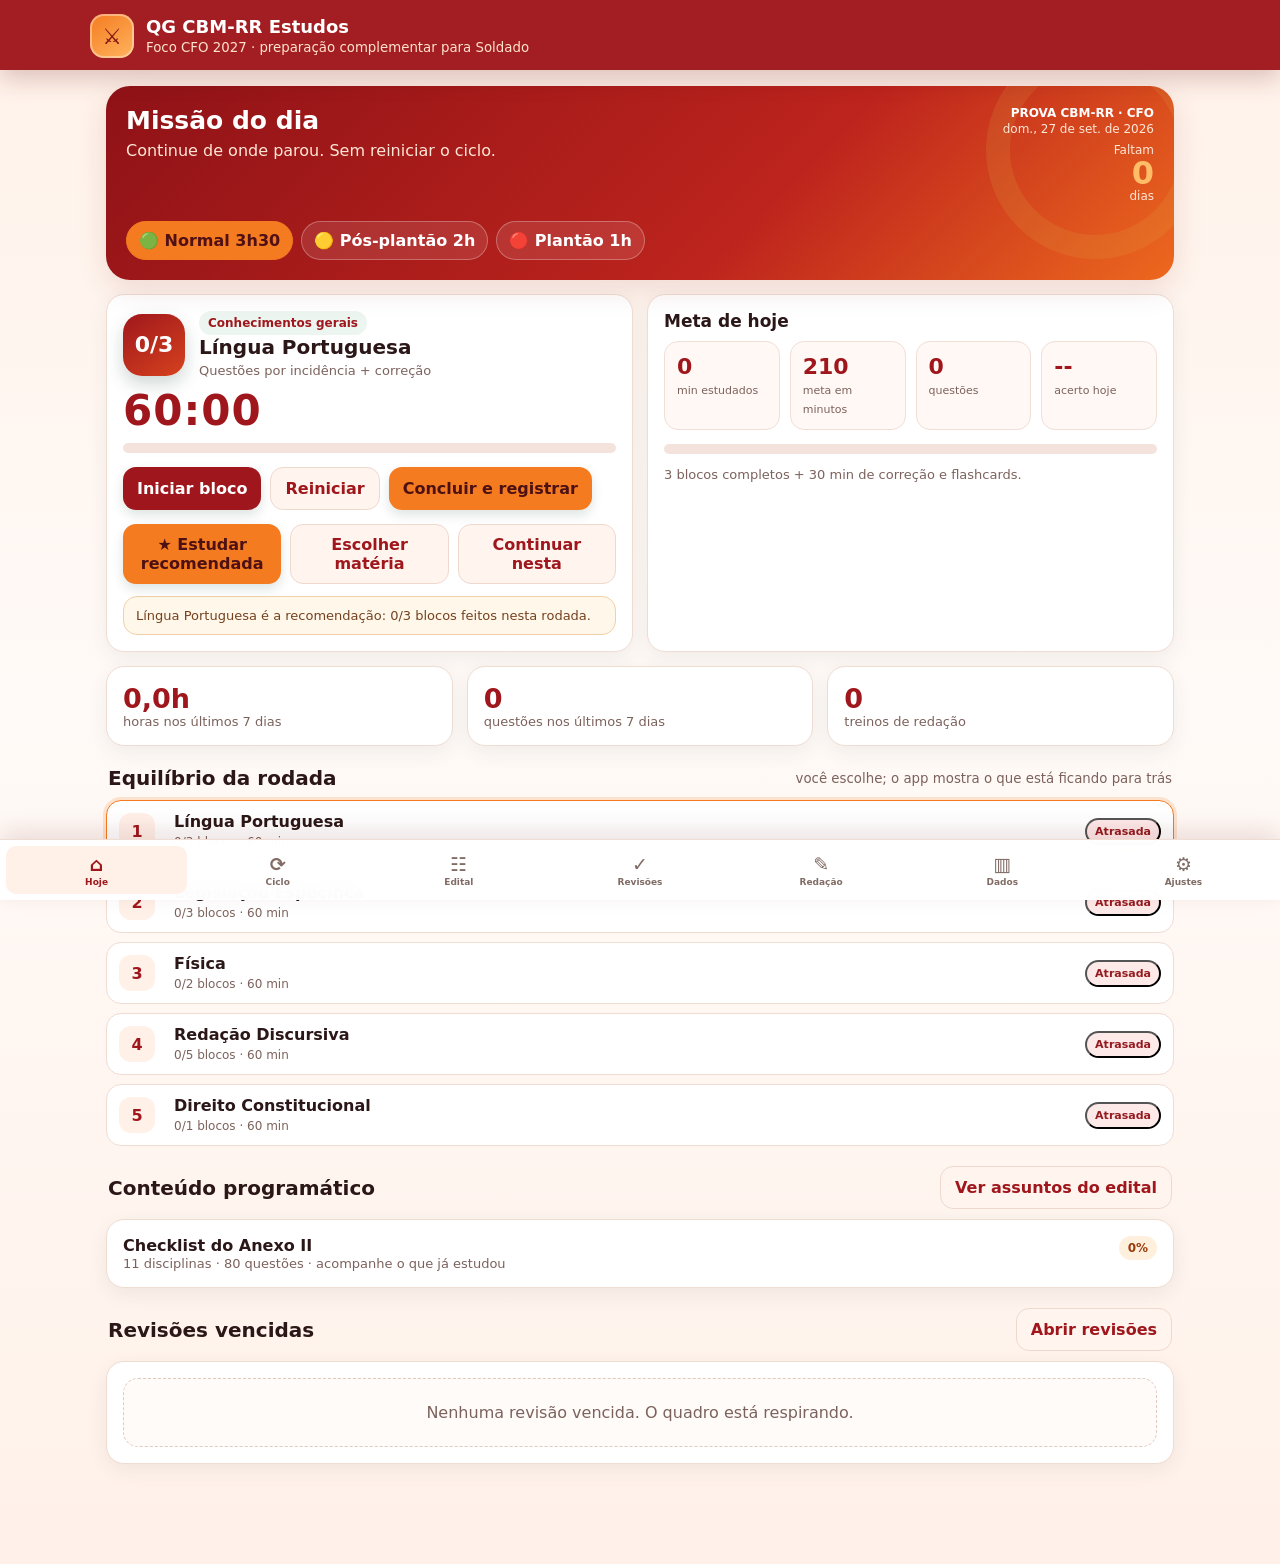
==== commit b69c6ead: "Adicionar ciclo de estudos flexível" ====
--- a/index.html
+++ b/index.html
@@ -86,8 +86,27 @@
     .subject-details summary strong{display:block}.subject-details summary span{font-size:12px;color:var(--muted)}.subject-details summary b{color:var(--green);font-size:13px}
     .topic-list{display:grid;gap:0;border-top:1px solid var(--line);padding:5px 14px 10px}.topic-check{display:grid;grid-template-columns:24px 1fr;gap:8px;align-items:start;padding:10px 0;border-bottom:1px solid #f4e7e1}.topic-check:last-child{border-bottom:0}.topic-check input{width:18px;height:18px;accent-color:var(--green);margin-top:1px}.topic-check span{font-size:13px;line-height:1.35}.topic-check.done span{text-decoration:line-through;color:var(--muted)}
     .switch{display:flex;align-items:center;justify-content:space-between;gap:12px;padding:11px 0;border-bottom:1px solid var(--line)}
+    .study-actions{display:grid;grid-template-columns:repeat(3,minmax(0,1fr));gap:9px;margin-top:14px}
+    .study-actions .btn{min-height:48px;padding:10px}
+    .recommendation{margin-top:12px;padding:11px 12px;border-radius:14px;background:#fff7e9;border:1px solid #f0d1a8;color:#74411f;font-size:13px}
+    .subject-picker{display:grid;gap:9px;margin-top:12px}
+    .subject-choice{width:100%;text-align:left;border:1px solid var(--line);background:#fff;border-radius:15px;padding:12px;display:grid;grid-template-columns:1fr auto;gap:10px;align-items:center;color:var(--ink)}
+    .subject-choice:hover,.subject-choice:focus{border-color:var(--gold);box-shadow:0 0 0 3px rgba(244,123,32,.14);outline:0}
+    .subject-choice.recommended{border-color:var(--gold);background:#fff9f0}
+    .subject-choice strong,.subject-choice small{display:block}.subject-choice small{color:var(--muted);margin-top:3px}
+    .status-pill{display:inline-flex;border-radius:999px;padding:5px 8px;font-size:11px;font-weight:900;white-space:nowrap}
+    .status-ok{background:#e9f6ef;color:#23734c}.status-low{background:#fff3de;color:#a35012}.status-late{background:#fee9e9;color:#941a1e}.status-review{background:#efe8ff;color:#6036a7}
+    .cycle-toolbar{display:flex;gap:8px;flex-wrap:wrap}
+    .cycle-config{display:grid;gap:10px;margin-top:12px}
+    .cycle-config-item{background:#fff;border:1px solid var(--line);border-radius:16px;padding:12px;display:grid;grid-template-columns:minmax(170px,1fr) 96px 110px auto;gap:10px;align-items:center}
+    .cycle-config-item.disabled{opacity:.56}.cycle-config-item select,.cycle-config-item input{width:100%;border:1px solid #decfc8;border-radius:10px;padding:9px;background:#fff}
+    .cycle-name{display:flex;gap:9px;align-items:flex-start}.cycle-name input{width:19px;height:19px;accent-color:var(--green);margin-top:2px}
+    .move-actions{display:flex;gap:5px}.move-actions button{border:1px solid var(--line);background:#fff6f0;color:var(--green);border-radius:9px;padding:8px 10px;font-weight:900}
+    .round-summary{display:grid;grid-template-columns:repeat(3,1fr);gap:9px;margin-top:12px}.round-summary .kpi{text-align:center}
+    .cycle-progress-label{margin-top:7px;display:flex;justify-content:space-between;gap:8px;font-size:12px;color:var(--muted)}
+    .post-study-actions{display:grid;gap:9px}
     .footer-note{color:var(--muted);font-size:12px;text-align:center;margin:18px 0 4px}
-    @media(max-width:760px){.grid.two,.grid.three,.form-grid{grid-template-columns:1fr}.grid.two .card,.grid.three .card{min-width:0}.hero-top{flex-direction:column}.countdown{text-align:left}.kpi-row{grid-template-columns:repeat(2,1fr)}.bar-row{grid-template-columns:90px 1fr 38px}.install{padding:8px}.brand h1{font-size:16px}.brand small{font-size:11px}.nav button{font-size:9px}}
+    @media(max-width:760px){.grid.two,.grid.three,.form-grid{grid-template-columns:1fr}.grid.two .card,.grid.three .card{min-width:0}.hero-top{flex-direction:column}.countdown{text-align:left}.kpi-row{grid-template-columns:repeat(2,1fr)}.bar-row{grid-template-columns:90px 1fr 38px}.install{padding:8px}.brand h1{font-size:16px}.brand small{font-size:11px}.nav button{font-size:9px}.study-actions{grid-template-columns:1fr}.cycle-config-item{grid-template-columns:1fr 1fr}.cycle-name{grid-column:1/-1}.move-actions{justify-content:flex-end}.round-summary{grid-template-columns:1fr 1fr 1fr}}
   </style>
 </head>
 <body>
@@ -125,6 +144,12 @@
           <div class="timer" id="timerDisplay">60:00</div>
           <div class="progress"><span id="timerProgress"></span></div>
           <div class="actions"><button class="btn" id="timerStart">Iniciar bloco</button><button class="btn secondary" id="timerReset">Reiniciar</button><button class="btn gold" id="completeBlock">Concluir e registrar</button></div>
+          <div class="study-actions">
+            <button class="btn gold" id="studyRecommended">★ Estudar recomendada</button>
+            <button class="btn secondary" id="chooseSubject">Escolher matéria</button>
+            <button class="btn secondary" id="continueSubject">Continuar nesta</button>
+          </div>
+          <div class="recommendation" id="recommendationReason"></div>
         </div>
         <div class="card">
           <h3>Meta de hoje</h3>
@@ -145,7 +170,7 @@
         <div class="card"><div class="metric" id="weekEssays">0</div><div class="subtle">treinos de redação</div></div>
       </div>
 
-      <div class="section-title"><h2>Próximos blocos</h2><small>o ciclo continua, mesmo após imprevistos</small></div>
+      <div class="section-title"><h2>Equilíbrio da rodada</h2><small>você escolhe; o app mostra o que está ficando para trás</small></div>
       <div id="upcomingBlocks" class="cycle-list"></div>
 
       <div class="section-title"><h2>Conteúdo programático</h2><button class="btn secondary" data-go="syllabus">Ver assuntos do edital</button></div>
@@ -158,9 +183,14 @@
     </section>
 
     <section id="view-cycle" class="view">
-      <div class="section-title"><h2>Ciclo de 25 horas</h2><button class="btn secondary" id="resetCycle">Voltar ao bloco 1</button></div>
-      <div class="notice">O ciclo não reinicia na segunda-feira. São 24 blocos prioritários do CFO e 1 bloco de 60 min de História e Geografia para Soldado. Pare onde precisar e retome exatamente do próximo bloco.</div>
-      <div id="cycleList" class="cycle-list" style="margin-top:12px"></div>
+      <div class="section-title"><h2>Meu ciclo flexível</h2><div class="cycle-toolbar"><button class="btn secondary" id="restoreCycle">Restaurar recomendado</button><button class="btn secondary" id="resetCycle">Nova rodada</button></div></div>
+      <div class="notice">Escolha qualquer matéria quando quiser. As metas servem para equilibrar a rodada, não para prender você em uma ordem. História e Geografia ficam separadas, com 30 minutos cada no modelo recomendado.</div>
+      <div class="round-summary">
+        <div class="kpi"><strong id="roundDone">0</strong><span>blocos feitos</span></div>
+        <div class="kpi"><strong id="roundTarget">0</strong><span>meta da rodada</span></div>
+        <div class="kpi"><strong id="roundPercent">0%</strong><span>progresso</span></div>
+      </div>
+      <div id="cycleList" class="cycle-config"></div>
     </section>
 
     <section id="view-review" class="view">
@@ -227,8 +257,8 @@
           <div class="field"><label>Data da prova Soldado (quando definida)</label><input type="date" id="soldierExamDate" /></div>
           <div class="field"><label>Meta semanal de horas</label><input type="number" id="weeklyHoursGoal" min="1" max="80" step="1" /></div>
           <div class="field"><label>Meta semanal de questões</label><input type="number" id="weeklyQuestionGoal" min="10" max="3000" step="10" /></div>
-          <div class="field"><label>Duração padrão do bloco</label><input type="number" id="blockMinutes" min="20" max="120" step="5" /></div>
         </div>
+        <p class="subtle">A duração agora é definida por matéria na aba <b>Ciclo</b> e pode ser alterada ao iniciar cada bloco.</p>
         <div class="switch"><div><strong>Lembretes de revisão no painel</strong><div class="subtle">mostra cards vencidos na tela inicial</div></div><input type="checkbox" id="showReviewsHome" /></div>
         <div class="actions"><button class="btn" id="saveSettings">Salvar</button><button class="btn secondary" id="exportData">Exportar backup</button><label class="btn secondary" style="display:inline-flex;align-items:center">Importar backup<input type="file" id="importData" accept="application/json" hidden /></label><button class="btn danger" id="clearData">Apagar dados</button></div>
       </div>
@@ -262,8 +292,39 @@
       <div class="field"><label>Próxima revisão</label><input type="date" id="studyReviewDate" /></div>
       <div class="field full"><label>Erro ou observação importante</label><textarea id="studyNotes" placeholder="Uma linha basta. Não copie a teoria inteira."></textarea></div>
       <div class="field full"><label><input type="checkbox" id="createErrorFromStudy" /> Criar também um card no caderno de erros</label></div>
-      <div class="field full"><button class="btn" type="submit">Salvar e avançar ciclo</button></div>
+      <div class="field full"><button class="btn" type="submit">Salvar bloco</button></div>
     </form>
+  </div>
+</dialog>
+
+<dialog id="subjectDialog">
+  <div class="modal-head"><h3>O que você quer estudar agora?</h3><button class="close" data-close="subjectDialog">×</button></div>
+  <div class="modal-body">
+    <div class="field"><label>Filtrar matérias</label><input id="subjectSearch" type="search" placeholder="Digite o nome da matéria..." /></div>
+    <div id="subjectPicker" class="subject-picker"></div>
+  </div>
+</dialog>
+
+<dialog id="topicDialog">
+  <div class="modal-head"><h3>Escolha o assunto</h3><button class="close" data-close="topicDialog">×</button></div>
+  <div class="modal-body">
+    <form id="topicForm" class="form-grid">
+      <div class="field full"><label>Matéria</label><input id="topicSubject" readonly /></div>
+      <div class="field full"><label>Assunto do edital</label><select id="topicSelect"></select></div>
+      <div class="field"><label>Duração deste bloco</label><select id="topicMinutes"><option value="30">30 minutos</option><option value="45">45 minutos</option><option value="60">60 minutos</option><option value="90">90 minutos</option></select></div>
+      <div class="field"><label>Objetivo</label><select id="topicMethod"><option>Questões por assunto</option><option>Teoria direcionada</option><option>Lei seca</option><option>Correção de erros</option><option>Revisão ativa</option><option>Redação</option></select></div>
+      <div class="field full"><button class="btn" type="submit">Selecionar e iniciar</button></div>
+    </form>
+  </div>
+</dialog>
+
+<dialog id="postStudyDialog">
+  <div class="modal-head"><h3>Bloco registrado</h3><button class="close" data-close="postStudyDialog">×</button></div>
+  <div class="modal-body post-study-actions">
+    <p class="subtle" style="margin-top:0">Você decide o próximo passo. O ciclo não avançará sozinho.</p>
+    <button class="btn" id="postContinue">Continuar nesta matéria</button>
+    <button class="btn secondary" id="postChoose">Escolher outra matéria</button>
+    <button class="btn gold" id="postRecommend">Seguir recomendação</button>
   </div>
 </dialog>
 
@@ -351,67 +412,67 @@
   'Lei Complementar nº 194/2012','Lei Complementar nº 052/2001','Lei Estadual nº 963/2014','Lei Federal nº 12.608/2012','Instrução Normativa nº 02/2016 do Ministério da Integração Nacional','Lei Federal nº 14.751/2023','Constituição do Estado de Roraima'
  ]}
 ];
-const cycle = [
- {s:'Língua Portuguesa',c:'Conhecimentos gerais',g:'Questões por incidência + correção'},
- {s:'Legislação Específica',c:'Conhecimentos específicos',g:'Lei seca direcionada + questões'},
- {s:'Física',c:'Conhecimentos gerais',g:'Teoria curta + 5 questões bem corrigidas'},
- {s:'Redação Discursiva',c:'CFO',g:'Estrutura, parágrafo ou texto completo'},
- {s:'Direito Constitucional',c:'Conhecimentos gerais',g:'Manutenção por questões'},
- {s:'Química',c:'Conhecimentos gerais',g:'Teoria curta + 5 questões bem corrigidas'},
- {s:'Língua Portuguesa',c:'Conhecimentos gerais',g:'Questões por incidência + correção'},
- {s:'Direito Administrativo',c:'Conhecimentos gerais',g:'Manutenção por questões'},
- {s:'Raciocínio Lógico-Matemático',c:'Conhecimentos gerais',g:'Procedimento + questões'},
- {s:'Redação Discursiva',c:'CFO',g:'Produção parcial ou completa'},
- {s:'Legislação Específica',c:'Conhecimentos específicos',g:'Lei seca direcionada + questões'},
- {s:'Informática',c:'Conhecimentos gerais',g:'Questões + revisão curta'},
- {s:'Física',c:'Conhecimentos gerais',g:'Reteste de assunto fraco'},
- {s:'Direito Ambiental',c:'Conhecimentos gerais',g:'Questões + legislação'},
- {s:'Redação Discursiva',c:'CFO',g:'Texto completo cronometrado'},
- {s:'Química',c:'Conhecimentos gerais',g:'Reteste de assunto fraco'},
- {s:'Língua Portuguesa',c:'Conhecimentos gerais',g:'Questões mistas da banca'},
- {s:'Administração Pública',c:'Conhecimentos gerais',g:'Questões + teoria direcionada'},
- {s:'Raciocínio Lógico-Matemático',c:'Conhecimentos gerais',g:'Reteste e correção'},
- {s:'Legislação Específica',c:'Conhecimentos específicos',g:'Questões e revisão de erros'},
- {s:'Inglês',c:'Conhecimentos gerais',g:'Interpretação + vocabulário recorrente'},
- {s:'Redação Discursiva',c:'CFO',g:'Correção e diagnóstico'},
- {s:'Administração Pública',c:'Conhecimentos gerais',g:'Reteste de gestão, processos e ética'},
- {s:'Redação Discursiva',c:'CFO',g:'Reescrita e consolidação'},
- {s:'História e Geografia',c:'CFSD',g:'60 min · preparação complementar para Soldado'}
+const defaultCycle = [
+ {s:'Língua Portuguesa',c:'Conhecimentos gerais',g:'Questões por incidência + correção',target:3,minutes:60,enabled:true},
+ {s:'Legislação Específica',c:'Conhecimentos específicos',g:'Lei seca direcionada + questões',target:3,minutes:60,enabled:true},
+ {s:'Física',c:'Conhecimentos gerais',g:'Teoria curta + questões bem corrigidas',target:2,minutes:60,enabled:true},
+ {s:'Redação Discursiva',c:'CFO',g:'Produção, correção e reescrita',target:5,minutes:60,enabled:true},
+ {s:'Direito Constitucional',c:'Conhecimentos gerais',g:'Manutenção por questões',target:1,minutes:60,enabled:true},
+ {s:'Química',c:'Conhecimentos gerais',g:'Teoria curta + questões bem corrigidas',target:2,minutes:60,enabled:true},
+ {s:'Direito Administrativo',c:'Conhecimentos gerais',g:'Manutenção por questões',target:1,minutes:60,enabled:true},
+ {s:'Raciocínio Lógico-Matemático',c:'Conhecimentos gerais',g:'Procedimento + questões',target:2,minutes:60,enabled:true},
+ {s:'Informática',c:'Conhecimentos gerais',g:'Questões + revisão curta',target:1,minutes:60,enabled:true},
+ {s:'Direito Ambiental',c:'Conhecimentos gerais',g:'Questões + legislação',target:1,minutes:60,enabled:true},
+ {s:'Administração Pública',c:'Conhecimentos gerais',g:'Questões + teoria direcionada',target:2,minutes:60,enabled:true},
+ {s:'Inglês',c:'Conhecimentos gerais',g:'Interpretação + vocabulário recorrente',target:1,minutes:60,enabled:true},
+ {s:'História',c:'CFSD',g:'Preparação complementar para Soldado',target:1,minutes:30,enabled:true},
+ {s:'Geografia',c:'CFSD',g:'Preparação complementar para Soldado',target:1,minutes:30,enabled:true}
 ];
-const subjects=[...new Set(cycle.map(x=>x.s))];
+const legacyCycleSubjects=['Língua Portuguesa','Legislação Específica','Física','Redação Discursiva','Direito Constitucional','Química','Língua Portuguesa','Direito Administrativo','Raciocínio Lógico-Matemático','Redação Discursiva','Legislação Específica','Informática','Física','Direito Ambiental','Redação Discursiva','Química','Língua Portuguesa','Administração Pública','Raciocínio Lógico-Matemático','Legislação Específica','Inglês','Redação Discursiva','Administração Pública','Redação Discursiva','História'];
+const subjects=defaultCycle.map(x=>x.s);
 const defaults={
- current:0,mode:'normal',logs:[],errors:[],essays:[],sims:[],syllabusDone:{},
+ current:0,selectedSubject:'Língua Portuguesa',selectedTopic:'',selectedMinutes:60,mode:'normal',logs:[],errors:[],essays:[],sims:[],syllabusDone:{},cycleConfig:structuredClone(defaultCycle),cycleProgress:{},roundNumber:1,
  settings:{examDate:'2026-09-27',soldierExamDate:'',weeklyHoursGoal:20,weeklyQuestionGoal:250,blockMinutes:60,showReviewsHome:true}
 };
 let state=loadState();
-let timerSeconds=state.settings.blockMinutes*60,timerId=null,timerRunning=false,deferredPrompt=null,reviewTab='due';
-function loadState(){try{const x=JSON.parse(localStorage.getItem('qgCbmState')),merged=deepMerge(structuredClone(defaults),x||{});if(merged.settings.examDate==='2026-09-20')merged.settings.examDate='2026-09-27';return merged}catch{return structuredClone(defaults)}}
+let timerSeconds=state.selectedMinutes*60,timerId=null,timerRunning=false,deferredPrompt=null,reviewTab='due',pendingSubject='';
+function loadState(){try{const x=JSON.parse(localStorage.getItem('qgCbmState')),merged=deepMerge(structuredClone(defaults),x||{});if(merged.settings.examDate==='2026-09-20')merged.settings.examDate='2026-09-27';if(!x?.selectedSubject&&Number.isInteger(x?.current))merged.selectedSubject=legacyCycleSubjects[x.current%legacyCycleSubjects.length]||'Língua Portuguesa';merged.cycleConfig=normalizeCycleConfig(merged.cycleConfig);if(!merged.cycleConfig.some(c=>c.s===merged.selectedSubject&&c.enabled))merged.selectedSubject=merged.cycleConfig.find(c=>c.enabled)?.s||'Língua Portuguesa';merged.selectedMinutes=Number(merged.selectedMinutes)||merged.cycleConfig.find(c=>c.s===merged.selectedSubject)?.minutes||60;return merged}catch{return structuredClone(defaults)}}
+function normalizeCycleConfig(config){const source=Array.isArray(config)?config:[];const byName=new Map(source.map(x=>[x.s,x]));return defaultCycle.map(d=>({...d,...(byName.get(d.s)||{})})).filter((x,i,a)=>a.findIndex(y=>y.s===x.s)===i)}
 function deepMerge(a,b){for(const k in b){if(b[k]&&typeof b[k]==='object'&&!Array.isArray(b[k]))a[k]=deepMerge(a[k]||{},b[k]);else a[k]=b[k]}return a}
 function save(){localStorage.setItem('qgCbmState',JSON.stringify(state))}
 const $=s=>document.querySelector(s), $$=s=>[...document.querySelectorAll(s)];
-function todayISO(){return new Date().toISOString().slice(0,10)}
+function todayISO(){const d=new Date(),y=d.getFullYear(),m=String(d.getMonth()+1).padStart(2,'0'),day=String(d.getDate()).padStart(2,'0');return`${y}-${m}-${day}`}
 function formatDate(d){if(!d)return 'Sem data';return new Date(d+'T12:00:00').toLocaleDateString('pt-BR')}
 function isWithinDays(date,days){const now=new Date();now.setHours(0,0,0,0);const d=new Date(date+'T12:00:00');return d>=new Date(now.getTime()-(days-1)*86400000)&&d<=new Date(now.getTime()+86400000)}
 function accuracy(q,c){return q>0?Math.round(c/q*100):null}
 function scoreClass(p){return p===null?'':p<50?'bad':p<70?'mid':'good'}
 function reviewInterval(p){if(p===null)return 7;if(p<50)return 2;if(p<70)return 7;if(p<80)return 15;return 30}
 function addDays(date,n){const d=new Date(date+'T12:00:00');d.setDate(d.getDate()+n);return d.toISOString().slice(0,10)}
-function isCfsdOnly(subject){return subject==='História e Geografia'}
+function isCfsdOnly(subject){return subject==='História'||subject==='Geografia'||subject==='História e Geografia'}
 function cappedReviewDate(date,n,subject){const proposed=addDays(date,n);if(isCfsdOnly(subject)||!state.settings.examDate)return proposed;const lastDay=addDays(state.settings.examDate,-1);return proposed>lastDay?lastDay:proposed}
 function daysUntil(date){if(!date)return null;const [y,m,d]=date.split('-').map(Number),now=new Date(),today=Date.UTC(now.getFullYear(),now.getMonth(),now.getDate()),target=Date.UTC(y,m-1,d);return Math.ceil((target-today)/86400000)}
 function modeTarget(){return state.mode==='normal'?210:state.mode==='post'?120:60}
 function modeHint(){return state.mode==='normal'?'3 blocos completos + 30 min de correção e flashcards.':state.mode==='post'?'2 blocos. Prefira revisão, questões médias e consolidação.':'1 bloco mínimo. Use versão leve se estiver exausto.'}
 function render(){renderHeader();renderHome();renderCycle();renderSyllabus();renderReviews();renderEssay();renderPerformance();renderSettings()}
 function renderHeader(){const diff=daysUntil(state.settings.examDate);$('#daysLeft').textContent=diff===null?'--':Math.max(0,diff);$('#examDateLabel').textContent=state.settings.examDate?new Date(state.settings.examDate+'T12:00:00').toLocaleDateString('pt-BR',{weekday:'short',day:'2-digit',month:'short',year:'numeric'}):'Data não definida';$$('.mode-btn').forEach(b=>b.classList.toggle('active',b.dataset.mode===state.mode));$('#dailyTarget').textContent=modeTarget();$('#dailyHint').textContent=modeHint()}
-function current(){return cycle[state.current%cycle.length]}
+function activeConfigs(){return state.cycleConfig.filter(x=>x.enabled)}
+function current(){return state.cycleConfig.find(x=>x.s===state.selectedSubject)||activeConfigs()[0]||defaultCycle[0]}
+function subjectTopics(subject){const official=syllabus.find(x=>x.s===subject)?.t;if(official?.length)return official;if(subject==='Redação Discursiva')return['Redação completa','Introdução','Desenvolvimento','Conclusão','Correção','Reescrita'];return['Assunto livre / edital CFSD']}
+function subjectStats(config){const logs=state.logs.filter(x=>x.subject===config.s),questions=logs.reduce((n,x)=>n+x.questions,0),correct=logs.reduce((n,x)=>n+x.correct,0),last=logs.map(x=>x.date).sort().at(-1)||'',daysGap=last?Math.max(0,daysUntil(last)*-1):99,due=getReviews().filter(x=>x.subject===config.s&&x.due<=todayISO()).length,done=Number(state.cycleProgress[config.s]||0),target=Math.max(1,Number(config.target)||1),p=accuracy(questions,correct);return{logs,questions,correct,last,daysGap,due,done,target,p}}
+function recommendationScore(config){const s=subjectStats(config),deficit=Math.max(0,1-s.done/s.target),weak=s.questions>=10&&s.p<70?(70-s.p):0;return s.due*100+deficit*45+Math.min(25,s.daysGap*2)+weak-(s.done>=s.target?55:0)}
+function recommendedConfig(){return [...activeConfigs()].sort((a,b)=>recommendationScore(b)-recommendationScore(a))[0]||current()}
+function subjectStatus(config){const s=subjectStats(config);if(s.due)return{label:`${s.due} revisão${s.due>1?'ões':''} vencida${s.due>1?'s':''}`,cls:'status-review'};if(s.done>=s.target)return{label:'Meta da rodada feita',cls:'status-ok'};if(s.daysGap>=7)return{label:'Atrasada',cls:'status-late'};return{label:'Pouco estudada',cls:'status-low'}}
+function recommendationText(config){const s=subjectStats(config);if(s.due)return`${config.s} é a recomendação: há ${s.due} revisão${s.due>1?'ões':''} vencida${s.due>1?'s':''}.`;if(s.questions>=10&&s.p<70)return`${config.s} é a recomendação: desempenho de ${s.p}% nas questões.`;if(s.done<s.target)return`${config.s} é a recomendação: ${s.done}/${s.target} blocos feitos nesta rodada.`;return`${config.s} é a matéria há mais tempo sem estudo recente.`}
 function syllabusStats(){const total=syllabus.reduce((n,x)=>n+x.t.length,0),done=Object.values(state.syllabusDone||{}).filter(Boolean).length;return{total,done,p:total?Math.round(done/total*100):0}}
 function topicKey(subject,topic){return subject+'|'+topic}
-function renderHome(){const cur=current();$('#currentBlockNum').textContent=state.current+1;$('#currentSubject').textContent=cur.s;$('#currentCore').textContent=cur.c;$('#currentGoal').textContent=cur.g;$('#studySubject').value=cur.s;$('#homeSyllabusProgress').textContent=syllabusStats().p+'%';
+function renderHome(){const cur=current(),curStats=subjectStats(cur),rec=recommendedConfig();$('#currentBlockNum').textContent=`${curStats.done}/${curStats.target}`;$('#currentSubject').textContent=cur.s;$('#currentCore').textContent=cur.c;$('#currentGoal').textContent=state.selectedTopic||cur.g;$('#studySubject').value=cur.s;$('#homeSyllabusProgress').textContent=syllabusStats().p+'%';$('#recommendationReason').textContent=recommendationText(rec);
  const todays=state.logs.filter(x=>x.date===todayISO());const mins=todays.reduce((a,x)=>a+x.minutes,0),qs=todays.reduce((a,x)=>a+x.questions,0),cs=todays.reduce((a,x)=>a+x.correct,0);$('#todayMinutes').textContent=mins;$('#todayQuestions').textContent=qs;$('#todayAccuracy').textContent=qs?accuracy(qs,cs)+'%':'--';$('#dailyProgress').style.width=Math.min(100,mins/modeTarget()*100)+'%';
  const week=state.logs.filter(x=>isWithinDays(x.date,7));const wm=week.reduce((a,x)=>a+x.minutes,0),wq=week.reduce((a,x)=>a+x.questions,0);$('#weekHours').textContent=(wm/60).toFixed(1).replace('.',',')+'h';$('#weekQuestions').textContent=wq;$('#weekEssays').textContent=state.essays.filter(x=>isWithinDays(x.date,7)).length;
- let html='';for(let i=0;i<5;i++){const idx=(state.current+i)%cycle.length,b=cycle[idx];html+=`<div class="cycle-item ${i===0?'current':''}"><div class="n">${idx+1}</div><div><strong>${b.s}</strong><span>${b.g}</span></div><span class="badge ${b.c==='CFO'?'gold':b.c==='CFSD'?'blue':''}">${b.c}</span></div>`}$('#upcomingBlocks').innerHTML=html;renderHomeReviews();updateTimerDisplay()}
+ const ranked=[...activeConfigs()].sort((a,b)=>recommendationScore(b)-recommendationScore(a)).slice(0,5);$('#upcomingBlocks').innerHTML=ranked.map((b,i)=>{const s=subjectStats(b),status=subjectStatus(b);return`<div class="cycle-item ${b.s===cur.s?'current':''}"><div class="n">${i+1}</div><div><strong>${b.s}</strong><span>${s.done}/${s.target} blocos · ${b.minutes} min</span></div><button class="status-pill ${status.cls} quick-subject" data-subject="${encodeURIComponent(b.s)}">${status.label}</button></div>`}).join('');$$('.quick-subject').forEach(b=>b.onclick=()=>openTopicPicker(decodeURIComponent(b.dataset.subject)));renderHomeReviews();updateTimerDisplay()}
 function renderHomeReviews(){if(!state.settings.showReviewsHome){$('#homeReviews').innerHTML='<div class="empty">Lembretes ocultos nas configurações.</div>';return}const due=getReviews().filter(x=>x.due<=todayISO()).slice(0,4);$('#homeReviews').innerHTML=due.length?due.map(reviewHTML).join(''):'<div class="empty">Nenhuma revisão vencida. O quadro está respirando.</div>'}
-function renderCycle(){let html='';cycle.forEach((b,i)=>{html+=`<div class="cycle-item ${i===state.current?'current':''}"><div class="n">${i+1}</div><div><strong>${b.s}</strong><span>${b.g}</span></div><button class="btn secondary jump" data-i="${i}">${i===state.current?'Atual':'Ir'}</button></div>`});$('#cycleList').innerHTML=html;$$('.jump').forEach(b=>b.onclick=()=>{state.current=Number(b.dataset.i);save();resetTimer();render();switchView('home')})}
+function renderCycle(){const configs=state.cycleConfig,done=configs.filter(x=>x.enabled).reduce((n,x)=>n+Math.min(Number(state.cycleProgress[x.s]||0),Number(x.target)||1),0),target=configs.filter(x=>x.enabled).reduce((n,x)=>n+(Number(x.target)||1),0);$('#roundDone').textContent=done;$('#roundTarget').textContent=target;$('#roundPercent').textContent=(target?Math.round(done/target*100):0)+'%';$('#cycleList').innerHTML=configs.map((b,i)=>{const s=subjectStats(b),status=subjectStatus(b);return`<div class="cycle-config-item ${b.enabled?'':'disabled'}" data-subject="${encodeURIComponent(b.s)}"><label class="cycle-name"><input type="checkbox" class="cycle-enabled" ${b.enabled?'checked':''}><span><strong>${b.s}</strong><small>${b.c} · <span class="status-pill ${status.cls}">${status.label}</span></small><span class="cycle-progress-label"><span>${s.done}/${s.target} blocos</span><span>${Math.min(100,Math.round(s.done/s.target*100))}%</span></span><span class="progress"><span style="width:${Math.min(100,s.done/s.target*100)}%"></span></span></span></label><label class="field"><span>Blocos/rodada</span><input class="cycle-target" type="number" min="1" max="10" value="${b.target}"></label><label class="field"><span>Duração</span><select class="cycle-minutes">${[30,45,60,90].map(m=>`<option value="${m}" ${m===Number(b.minutes)?'selected':''}>${m} min</option>`).join('')}</select></label><div class="move-actions"><button class="move-up" aria-label="Mover ${b.s} para cima" ${i===0?'disabled':''}>↑</button><button class="move-down" aria-label="Mover ${b.s} para baixo" ${i===configs.length-1?'disabled':''}>↓</button><button class="start-subject" aria-label="Estudar ${b.s}">▶</button></div></div>`}).join('');bindCycleConfig()}
+function bindCycleConfig(){$$('.cycle-config-item').forEach((row,i)=>{const subject=decodeURIComponent(row.dataset.subject),config=state.cycleConfig.find(x=>x.s===subject);row.querySelector('.cycle-enabled').onchange=e=>{config.enabled=e.target.checked;if(!activeConfigs().length){config.enabled=true;alert('Mantenha pelo menos uma matéria ativa.')}if(!state.cycleConfig.find(x=>x.s===state.selectedSubject)?.enabled){state.selectedSubject=activeConfigs()[0].s;state.selectedTopic='';state.selectedMinutes=activeConfigs()[0].minutes;resetTimer()}save();render()};row.querySelector('.cycle-target').onchange=e=>{config.target=Math.max(1,Math.min(10,Number(e.target.value)||1));save();render()};row.querySelector('.cycle-minutes').onchange=e=>{config.minutes=Number(e.target.value);if(state.selectedSubject===subject){state.selectedMinutes=config.minutes;resetTimer()}save();render()};row.querySelector('.move-up').onclick=()=>moveConfig(i,-1);row.querySelector('.move-down').onclick=()=>moveConfig(i,1);row.querySelector('.start-subject').onclick=()=>openTopicPicker(subject)})}
+function moveConfig(index,delta){const next=index+delta;if(next<0||next>=state.cycleConfig.length)return;[state.cycleConfig[index],state.cycleConfig[next]]=[state.cycleConfig[next],state.cycleConfig[index]];save();renderCycle()}
 function renderSyllabus(){
  const query=($('#syllabusSearch')?.value||'').trim().toLocaleLowerCase('pt-BR'),stats=syllabusStats();$('#syllabusProgress').textContent=stats.p+'%';$('#homeSyllabusProgress').textContent=stats.p+'%';
  const list=syllabus.map(x=>{const topics=x.t.filter(t=>!query||x.s.toLocaleLowerCase('pt-BR').includes(query)||t.toLocaleLowerCase('pt-BR').includes(query));if(!topics.length)return'';const complete=x.t.filter(t=>state.syllabusDone?.[topicKey(x.s,t)]).length;
@@ -428,17 +489,22 @@
 function renderPerformance(){const mins=state.logs.reduce((a,x)=>a+x.minutes,0),qs=state.logs.reduce((a,x)=>a+x.questions,0),cs=state.logs.reduce((a,x)=>a+x.correct,0);$('#totalHours').textContent=(mins/60).toFixed(1).replace('.',',')+'h';$('#totalQuestions').textContent=qs;$('#overallAccuracy').textContent=qs?accuracy(qs,cs)+'%':'--';let chart='';subjects.forEach(s=>{const a=state.logs.filter(x=>x.subject===s),q=a.reduce((z,x)=>z+x.questions,0),c=a.reduce((z,x)=>z+x.correct,0),p=accuracy(q,c);if(q)chart+=`<div class="bar-row"><span>${s.replace('Direito ','Dir. ').replace('Raciocínio Lógico-Matemático','RLM').replace('Legislação Específica','Legislação')}</span><div class="bar"><span style="width:${p}%"></span></div><b>${p}%</b></div>`});$('#subjectChart').innerHTML=chart||'<div class="empty">Registre questões para gerar o gráfico.</div>';
  const sims=[...state.sims].sort((a,b)=>b.date.localeCompare(a.date));$('#simHistory').innerHTML=sims.length?sims.map(x=>`<div class="sim-item"><div class="row"><div><strong>${x.exam} · ${formatDate(x.date)}</strong><div class="subtle">${x.minutes} min · ${x.notes||'Sem gargalo registrado'}</div></div><span class="score ${scoreClass(accuracy(x.questions,x.correct))}">${x.correct}/${x.questions} (${accuracy(x.questions,x.correct)}%)</span></div></div>`).join(''):'<div class="empty">Nenhum simulado registrado.</div>';
  const logs=[...state.logs].sort((a,b)=>(b.date+b.created).localeCompare(a.date+a.created)).slice(0,15);$('#studyHistory').innerHTML=logs.length?logs.map(x=>`<div class="log-item"><div class="row"><div><strong>${x.subject}: ${x.topic}</strong><div class="subtle">${formatDate(x.date)} · ${x.minutes} min · ${x.method}</div></div><span class="score ${scoreClass(accuracy(x.questions,x.correct))}">${x.questions?accuracy(x.questions,x.correct)+'%':'—'}</span></div></div>`).join(''):'<div class="empty">Nenhum estudo registrado.</div>'}
-function renderSettings(){const s=state.settings;$('#examDate').value=s.examDate;$('#soldierExamDate').value=s.soldierExamDate||'';$('#weeklyHoursGoal').value=s.weeklyHoursGoal;$('#weeklyQuestionGoal').value=s.weeklyQuestionGoal;$('#blockMinutes').value=s.blockMinutes;$('#showReviewsHome').checked=s.showReviewsHome}
-function updateTimerDisplay(){const m=Math.floor(timerSeconds/60).toString().padStart(2,'0'),s=(timerSeconds%60).toString().padStart(2,'0');$('#timerDisplay').textContent=`${m}:${s}`;const total=state.settings.blockMinutes*60;$('#timerProgress').style.width=((total-timerSeconds)/total*100)+'%';$('#timerStart').textContent=timerRunning?'Pausar':'Iniciar bloco'}
-function toggleTimer(){if(timerRunning){clearInterval(timerId);timerRunning=false}else{timerRunning=true;timerId=setInterval(()=>{timerSeconds--;if(timerSeconds<=0){clearInterval(timerId);timerRunning=false;timerSeconds=0;navigator.vibrate?.([200,100,200]);alert('Bloco concluído. Registre o estudo e avance o ciclo.')}updateTimerDisplay()},1000)}updateTimerDisplay()}
-function resetTimer(){clearInterval(timerId);timerRunning=false;timerSeconds=state.settings.blockMinutes*60;updateTimerDisplay()}
+function renderSettings(){const s=state.settings;$('#examDate').value=s.examDate;$('#soldierExamDate').value=s.soldierExamDate||'';$('#weeklyHoursGoal').value=s.weeklyHoursGoal;$('#weeklyQuestionGoal').value=s.weeklyQuestionGoal;$('#showReviewsHome').checked=s.showReviewsHome}
+function updateTimerDisplay(){const m=Math.floor(timerSeconds/60).toString().padStart(2,'0'),s=(timerSeconds%60).toString().padStart(2,'0');$('#timerDisplay').textContent=`${m}:${s}`;const total=Math.max(60,state.selectedMinutes*60);$('#timerProgress').style.width=((total-timerSeconds)/total*100)+'%';$('#timerStart').textContent=timerRunning?'Pausar':'Iniciar bloco'}
+function toggleTimer(){if(timerRunning){clearInterval(timerId);timerRunning=false}else{timerRunning=true;timerId=setInterval(()=>{timerSeconds--;if(timerSeconds<=0){clearInterval(timerId);timerRunning=false;timerSeconds=0;navigator.vibrate?.([200,100,200]);alert('Bloco concluído. Registre o estudo e escolha o próximo passo.')}updateTimerDisplay()},1000)}updateTimerDisplay()}
+function resetTimer(){clearInterval(timerId);timerRunning=false;timerSeconds=state.selectedMinutes*60;updateTimerDisplay()}
 function switchView(name){$$('.view').forEach(v=>v.classList.toggle('active',v.id==='view-'+name));$$('.nav button').forEach(b=>b.classList.toggle('active',b.dataset.view===name));window.scrollTo({top:0,behavior:'smooth'})}
+function openSubjectPicker(){const query=($('#subjectSearch')?.value||'').trim().toLocaleLowerCase('pt-BR'),rec=recommendedConfig();$('#subjectPicker').innerHTML=activeConfigs().filter(x=>x.s.toLocaleLowerCase('pt-BR').includes(query)).map(config=>{const s=subjectStats(config),status=subjectStatus(config);return`<button class="subject-choice ${config.s===rec.s?'recommended':''}" data-pick="${encodeURIComponent(config.s)}"><span><strong>${config.s}${config.s===rec.s?' · recomendada':''}</strong><small>${s.done}/${s.target} blocos · ${config.minutes} min · ${config.g}</small></span><span class="status-pill ${status.cls}">${status.label}</span></button>`}).join('')||'<div class="empty">Nenhuma matéria ativa encontrada.</div>';$$('[data-pick]').forEach(b=>b.onclick=()=>{openTopicPicker(decodeURIComponent(b.dataset.pick));$('#subjectDialog').close()});if(!$('#subjectDialog').open)$('#subjectDialog').showModal()}
+function openTopicPicker(subject){const config=state.cycleConfig.find(x=>x.s===subject);if(!config||!config.enabled)return;pendingSubject=subject;$('#topicSubject').value=subject;$('#topicSelect').innerHTML=subjectTopics(subject).map(t=>`<option value="${t}">${t}</option>`).join('');if(state.selectedSubject===subject&&state.selectedTopic&&subjectTopics(subject).includes(state.selectedTopic))$('#topicSelect').value=state.selectedTopic;$('#topicMinutes').value=String(config.minutes);$('#topicMethod').value=subject==='Redação Discursiva'?'Redação':subject==='Legislação Específica'?'Lei seca':'Questões por assunto';$('#topicDialog').showModal()}
+function selectRecommended(){openTopicPicker(recommendedConfig().s)}
 $$('.nav button').forEach(b=>b.onclick=()=>switchView(b.dataset.view));$$('[data-go]').forEach(b=>b.onclick=()=>switchView(b.dataset.go));$$('.mode-btn').forEach(b=>b.onclick=()=>{state.mode=b.dataset.mode;save();render()});$('#timerStart').onclick=toggleTimer;$('#timerReset').onclick=resetTimer;
-$('#completeBlock').onclick=()=>{const cur=current(),entry=syllabus.find(x=>x.s===cur.s);$('#studySubject').value=cur.s;$('#studyTopicOptions').innerHTML=(entry?.t||[]).map(t=>`<option value="${t}"></option>`).join('');$('#studyDate').value=todayISO();$('#studyMinutes').value=state.settings.blockMinutes;$('#studyTopic').value='';$('#studyQuestions').value=0;$('#studyCorrect').value=0;$('#studyNotes').value='';$('#createErrorFromStudy').checked=false;$('#studyReviewDate').value=addDays(todayISO(),7);$('#studyDialog').showModal()};
+$('#studyRecommended').onclick=selectRecommended;$('#chooseSubject').onclick=()=>{if(!$('#subjectDialog').open)openSubjectPicker()};$('#continueSubject').onclick=()=>openTopicPicker(current().s);$('#subjectSearch').addEventListener('input',openSubjectPicker);
+$('#topicForm').onsubmit=e=>{e.preventDefault();state.selectedSubject=pendingSubject;state.selectedTopic=$('#topicSelect').value;state.selectedMinutes=Number($('#topicMinutes').value);save();resetTimer();render();$('#topicDialog').close();switchView('home');if($('#topicMethod').value)$('#studyMethod').value=$('#topicMethod').value};
+$('#completeBlock').onclick=()=>{const cur=current(),topics=subjectTopics(cur.s);$('#studySubject').value=cur.s;$('#studyTopicOptions').innerHTML=topics.map(t=>`<option value="${t}"></option>`).join('');$('#studyDate').value=todayISO();$('#studyMinutes').value=state.selectedMinutes;$('#studyTopic').value=state.selectedTopic||'';$('#studyQuestions').value=0;$('#studyCorrect').value=0;$('#studyNotes').value='';$('#createErrorFromStudy').checked=false;$('#studyReviewDate').value=addDays(todayISO(),7);$('#studyDialog').showModal()};
 $$('[data-close]').forEach(b=>b.onclick=()=>$('#'+b.dataset.close).close());
 $('#studyQuestions').addEventListener('input',()=>{const q=Number($('#studyQuestions').value||0),c=Number($('#studyCorrect').value||0),p=accuracy(q,c),subject=$('#studySubject').value;$('#studyReviewDate').value=cappedReviewDate($('#studyDate').value||todayISO(),reviewInterval(p),subject)});
 $('#studyCorrect').addEventListener('input',()=>$('#studyQuestions').dispatchEvent(new Event('input')));
-$('#studyForm').onsubmit=e=>{e.preventDefault();const q=Number($('#studyQuestions').value),c=Math.min(q,Number($('#studyCorrect').value));const log={id:crypto.randomUUID(),created:new Date().toISOString(),date:$('#studyDate').value,subject:$('#studySubject').value,topic:$('#studyTopic').value,minutes:Number($('#studyMinutes').value),method:$('#studyMethod').value,questions:q,correct:c,energy:$('#studyEnergy').value,reviewDate:$('#studyReviewDate').value,notes:$('#studyNotes').value};state.logs.push(log);if($('#createErrorFromStudy').checked&&log.notes.trim()){state.errors.push({id:crypto.randomUUID(),subject:log.subject,topic:log.topic,due:log.reviewDate||addDays(log.date,2),mistake:log.notes,rule:'Revisar a explicação correta da questão.',prompt:`Qual foi a regra que corrige o erro em ${log.topic}?`,done:false})}if(log.subject==='Redação Discursiva'){}state.current=(state.current+1)%cycle.length;save();$('#studyDialog').close();resetTimer();render()};
+$('#studyForm').onsubmit=e=>{e.preventDefault();const q=Number($('#studyQuestions').value),c=Math.min(q,Number($('#studyCorrect').value));const log={id:crypto.randomUUID(),created:new Date().toISOString(),date:$('#studyDate').value,subject:$('#studySubject').value,topic:$('#studyTopic').value,minutes:Number($('#studyMinutes').value),method:$('#studyMethod').value,questions:q,correct:c,energy:$('#studyEnergy').value,reviewDate:$('#studyReviewDate').value,notes:$('#studyNotes').value};state.logs.push(log);state.cycleProgress[log.subject]=Number(state.cycleProgress[log.subject]||0)+1;if($('#createErrorFromStudy').checked&&log.notes.trim()){state.errors.push({id:crypto.randomUUID(),subject:log.subject,topic:log.topic,due:log.reviewDate||addDays(log.date,2),mistake:log.notes,rule:'Revisar a explicação correta da questão.',prompt:`Qual foi a regra que corrige o erro em ${log.topic}?`,done:false})}save();$('#studyDialog').close();resetTimer();render();$('#postStudyDialog').showModal()};
 $('#addErrorBtn').onclick=()=>{$('#errorSubject').innerHTML=subjects.map(s=>`<option>${s}</option>`).join('');$('#errorDue').value=addDays(todayISO(),2);$('#errorDialog').showModal()};
 $('#errorForm').onsubmit=e=>{e.preventDefault();state.errors.push({id:crypto.randomUUID(),subject:$('#errorSubject').value,topic:$('#errorTopic').value,due:$('#errorDue').value,mistake:$('#errorMistake').value,rule:$('#errorRule').value,prompt:$('#errorPrompt').value,done:false});save();$('#errorDialog').close();e.target.reset();render()};
 $$('[data-review-tab]').forEach(b=>b.onclick=()=>{reviewTab=b.dataset.reviewTab;$$('[data-review-tab]').forEach(x=>x.classList.toggle('active',x===b));renderReviews()});
@@ -448,8 +514,10 @@
 $('#essayForm').onsubmit=e=>{e.preventDefault();state.essays.push({id:crypto.randomUUID(),date:$('#essayDate').value,type:$('#essayType').value,theme:$('#essayTheme').value,arg:Number($('#essayArg').value),coh:Number($('#essayCoh').value),morph:Number($('#essayMorph').value),orth:Number($('#essayOrth').value),notes:$('#essayNotes').value});save();$('#essayDialog').close();e.target.reset();render()};
 $('#addSimBtn').onclick=()=>{$('#simDate').value=todayISO();$('#simDialog').showModal()};
 $('#simForm').onsubmit=e=>{e.preventDefault();state.sims.push({id:crypto.randomUUID(),date:$('#simDate').value,exam:$('#simExam').value,questions:Number($('#simQuestions').value),correct:Number($('#simCorrect').value),minutes:Number($('#simMinutes').value),timeIssue:$('#simTimeIssue').value,notes:$('#simNotes').value});save();$('#simDialog').close();e.target.reset();render()};
-$('#resetCycle').onclick=()=>{if(confirm('Voltar o ciclo para o bloco 1?')){state.current=0;save();resetTimer();render()}};
-$('#saveSettings').onclick=()=>{state.settings={examDate:$('#examDate').value,soldierExamDate:$('#soldierExamDate').value,weeklyHoursGoal:Number($('#weeklyHoursGoal').value),weeklyQuestionGoal:Number($('#weeklyQuestionGoal').value),blockMinutes:Number($('#blockMinutes').value),showReviewsHome:$('#showReviewsHome').checked};save();resetTimer();render();alert('Configurações salvas.')};
+$('#postContinue').onclick=()=>{$('#postStudyDialog').close();openTopicPicker(current().s)};$('#postChoose').onclick=()=>{$('#postStudyDialog').close();openSubjectPicker()};$('#postRecommend').onclick=()=>{$('#postStudyDialog').close();selectRecommended()};
+$('#resetCycle').onclick=()=>{if(confirm('Iniciar uma nova rodada e zerar apenas o progresso dos blocos? Seus registros continuarão salvos.')){state.cycleProgress={};state.roundNumber=Number(state.roundNumber||1)+1;save();render()}};
+$('#restoreCycle').onclick=()=>{if(confirm('Restaurar matérias, metas, tempos e ordem recomendados? Seus registros continuarão salvos.')){state.cycleConfig=structuredClone(defaultCycle);state.selectedSubject='Língua Portuguesa';state.selectedTopic='';state.selectedMinutes=60;save();resetTimer();render()}};
+$('#saveSettings').onclick=()=>{state.settings={...state.settings,examDate:$('#examDate').value,soldierExamDate:$('#soldierExamDate').value,weeklyHoursGoal:Number($('#weeklyHoursGoal').value),weeklyQuestionGoal:Number($('#weeklyQuestionGoal').value),showReviewsHome:$('#showReviewsHome').checked};save();render();alert('Configurações salvas.')};
 $('#exportData').onclick=()=>{const blob=new Blob([JSON.stringify(state,null,2)],{type:'application/json'}),a=document.createElement('a');a.href=URL.createObjectURL(blob);a.download='qg_cbm_rr_backup_'+todayISO()+'.json';a.click();URL.revokeObjectURL(a.href)};
 $('#importData').onchange=e=>{const f=e.target.files[0];if(!f)return;const r=new FileReader();r.onload=()=>{try{state=deepMerge(structuredClone(defaults),JSON.parse(r.result));save();resetTimer();render();alert('Backup importado.')}catch{alert('Arquivo inválido.')}};r.readAsText(f)};
 $('#clearData').onclick=()=>{if(confirm('Apagar todos os registros? Esta ação não pode ser desfeita.')){state=structuredClone(defaults);save();resetTimer();render()}};
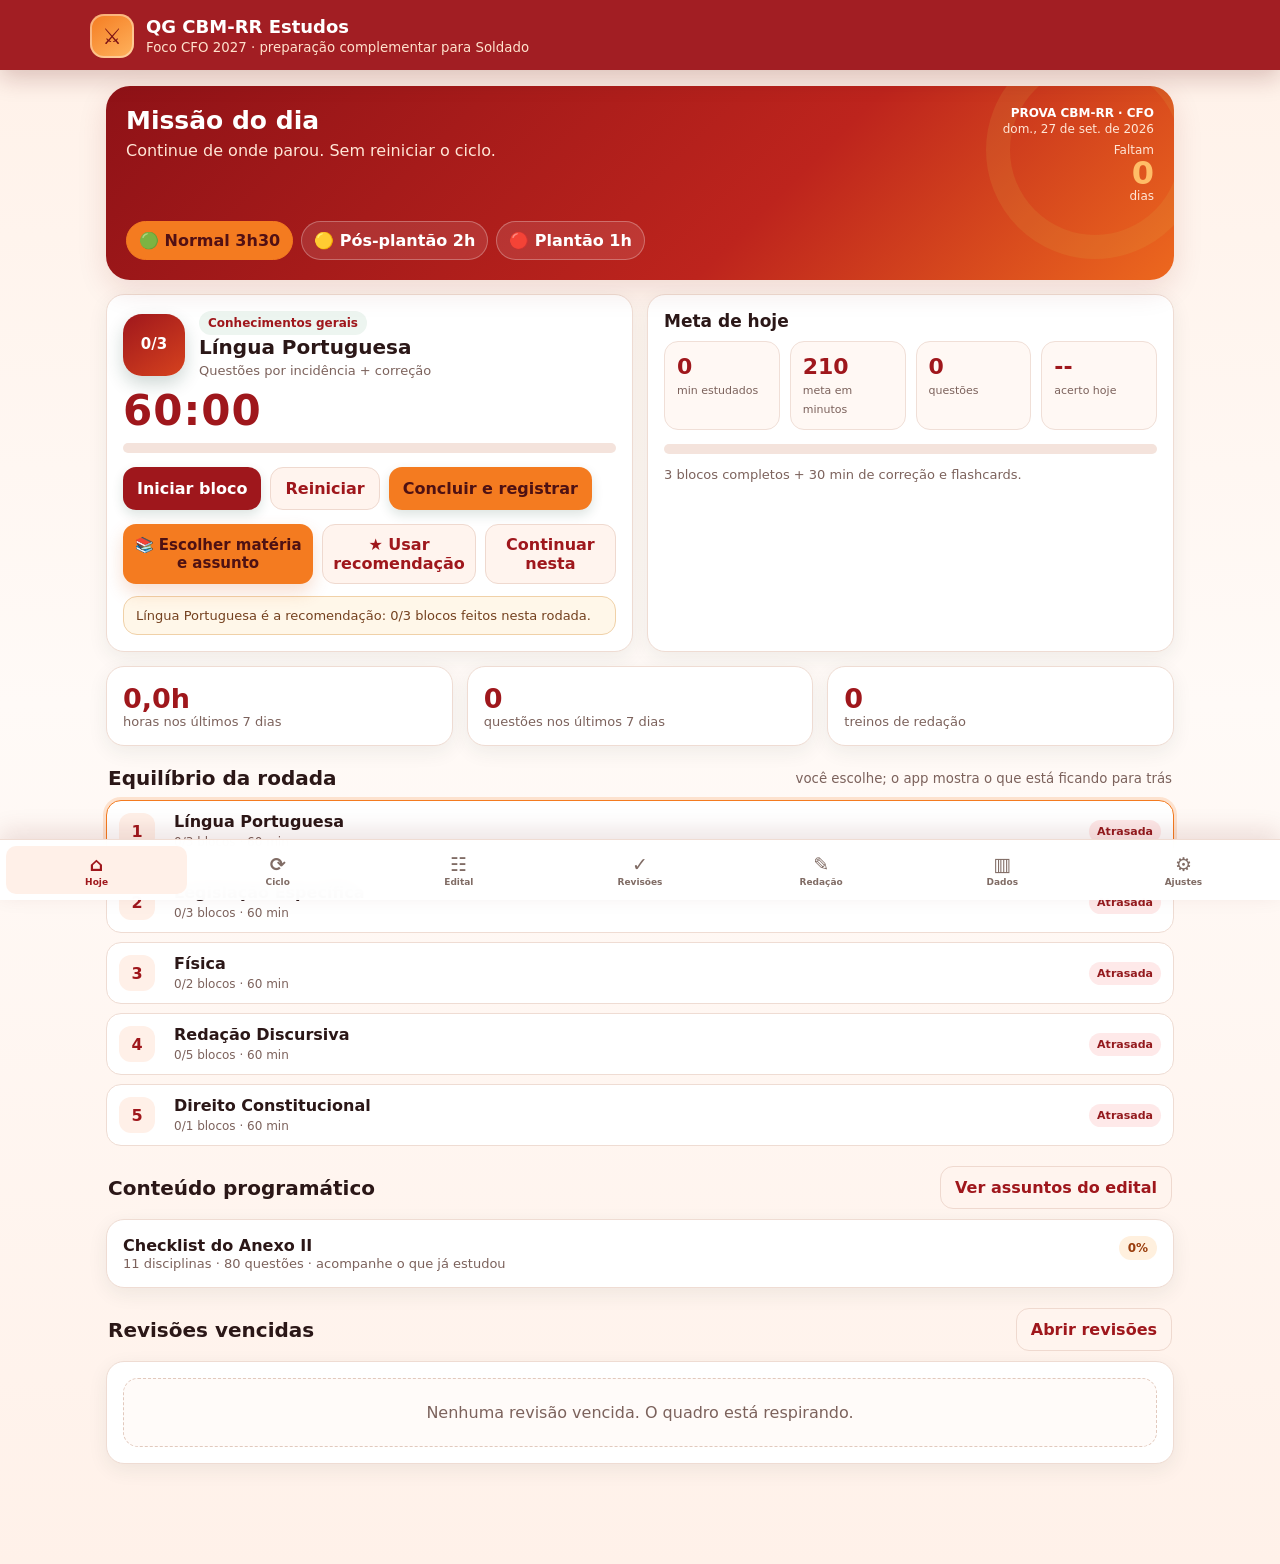
==== commit 9bbc3204: "feat: destacar escolha livre de matéria no GitHub Pages" ====
--- a/index.html
+++ b/index.html
@@ -8,106 +8,7 @@
   <link rel="manifest" href="manifest.json" />
   <link rel="icon" href="icons/icon-192.png" />
   <title>QG CBM-RR Estudos</title>
-  <style>
-    :root{
-      --bg:#fff6f0;
-      --card:#ffffff;
-      --ink:#2b1717;
-      --muted:#7c625c;
-      --green:#9f171c;
-      --green-2:#d6421e;
-      --gold:#f47b20;
-      --gold-2:#ffd0a3;
-      --danger:#9f171c;
-      --warn:#d85a16;
-      --ok:#23734c;
-      --line:#efdcd3;
-      --shadow:0 10px 30px rgba(125,28,20,.12);
-      --radius:18px;
-    }
-    *{box-sizing:border-box}
-    html{scroll-behavior:smooth}
-    body{margin:0;background:linear-gradient(180deg,#fff1e8 0,#fffaf7 45%,#fff1e9 100%);color:var(--ink);font-family:Inter,system-ui,-apple-system,Segoe UI,Roboto,Arial,sans-serif}
-    button,input,select,textarea{font:inherit}
-    button{cursor:pointer}
-    .app{min-height:100vh;padding-bottom:84px}
-    header{position:sticky;top:0;z-index:20;background:rgba(159,23,28,.97);color:white;padding:14px 16px 12px;box-shadow:0 8px 24px rgba(92,12,15,.22);backdrop-filter:blur(8px)}
-    .head-row{max-width:1100px;margin:auto;display:flex;justify-content:space-between;gap:12px;align-items:center}
-    .brand{display:flex;gap:12px;align-items:center;min-width:0}
-    .crest{width:44px;height:44px;border-radius:14px;background:linear-gradient(145deg,var(--gold),#ffb45f);display:grid;place-items:center;color:#7b1115;font-size:22px;font-weight:900;box-shadow:inset 0 0 0 2px rgba(255,255,255,.38)}
-    .brand h1{font-size:18px;line-height:1.1;margin:0;white-space:nowrap;overflow:hidden;text-overflow:ellipsis}
-    .brand small{display:block;color:#ffe2cd;margin-top:3px}
-    .install{border:1px solid rgba(255,255,255,.45);background:rgba(255,255,255,.12);color:#fff;border-radius:12px;padding:9px 11px;font-weight:700;display:none}
-    main{max-width:1100px;margin:auto;padding:16px}
-    .view{display:none}.view.active{display:block}
-    .hero{background:linear-gradient(135deg,#8f1217,#bd241d 62%,#ed681e);color:white;border-radius:24px;padding:20px;box-shadow:var(--shadow);position:relative;overflow:hidden}
-    .hero:after{content:"";position:absolute;right:-30px;top:-45px;width:170px;height:170px;border:24px solid rgba(216,180,74,.14);border-radius:50%}
-    .hero-top{position:relative;z-index:1;display:flex;justify-content:space-between;gap:16px;align-items:flex-start}
-    .hero h2{margin:0 0 6px;font-size:25px}.hero p{margin:0;color:#ffe6d6}
-    .countdown{text-align:right;min-width:150px}.countdown strong{font-size:32px;display:block;color:#ffbd67;line-height:1}.countdown span,.countdown small{font-size:12px;color:#ffe6d6;display:block}.countdown .exam-name{font-weight:900;color:#fff;margin-bottom:2px}.countdown #examDateLabel{margin-bottom:7px}
-    .mode-row{display:flex;gap:8px;flex-wrap:wrap;margin-top:18px;position:relative;z-index:1}
-    .mode-btn{border:1px solid rgba(255,255,255,.28);background:rgba(255,255,255,.10);color:#fff;border-radius:999px;padding:9px 12px;font-weight:700}
-    .mode-btn.active{background:var(--gold);color:#511014;border-color:var(--gold)}
-    .grid{display:grid;gap:14px;margin-top:14px}.grid.two{grid-template-columns:repeat(2,minmax(0,1fr))}.grid.three{grid-template-columns:repeat(3,minmax(0,1fr))}
-    .card{background:var(--card);border:1px solid var(--line);border-radius:var(--radius);padding:16px;box-shadow:0 6px 20px rgba(24,54,41,.07)}
-    .card h3{margin:0 0 10px;font-size:17px}.subtle{color:var(--muted);font-size:13px}
-    .metric{font-size:27px;font-weight:850;color:var(--green)}.metric small{font-size:12px;color:var(--muted);font-weight:600}
-    .progress{height:10px;background:#f4e3dc;border-radius:999px;overflow:hidden}.progress>span{display:block;height:100%;background:linear-gradient(90deg,var(--green),var(--gold));width:0}
-    .next-block{display:grid;grid-template-columns:auto 1fr;gap:14px;align-items:center}
-    .block-num{width:62px;height:62px;border-radius:19px;background:linear-gradient(145deg,var(--green),var(--green-2));color:white;display:grid;place-items:center;font-weight:900;font-size:22px;box-shadow:0 8px 18px rgba(15,61,46,.20)}
-    .next-block h3{font-size:20px;margin:0 0 4px}.badge{display:inline-flex;align-items:center;gap:6px;border-radius:999px;padding:5px 9px;font-size:12px;font-weight:800;background:#edf5f0;color:var(--green)}
-    .badge.gold{background:#fff0de;color:#9a3d0d}.badge.red{background:#fee9e9;color:#941a1e}.badge.blue{background:#fff0e4;color:#a13d12}
-    .actions{display:flex;gap:9px;flex-wrap:wrap;margin-top:14px}
-    .btn{border:0;border-radius:13px;padding:11px 14px;font-weight:800;background:var(--green);color:white;box-shadow:0 5px 12px rgba(15,61,46,.14)}
-    .btn.secondary{background:#fff4ee;color:var(--green);box-shadow:none;border:1px solid #efd9cf}.btn.gold{background:var(--gold);color:#4e1113}.btn.danger{background:#fff0f0;color:var(--danger);border:1px solid #f0c9c9;box-shadow:none}
-    .timer{font-variant-numeric:tabular-nums;font-size:42px;font-weight:900;letter-spacing:1px;color:var(--green);margin:8px 0}
-    .section-title{display:flex;justify-content:space-between;align-items:center;gap:12px;margin:20px 2px 10px}.section-title h2{font-size:20px;margin:0}.section-title small{color:var(--muted)}
-    .cycle-list{display:grid;gap:9px}
-    .cycle-item{display:grid;grid-template-columns:44px 1fr auto;gap:11px;align-items:center;background:white;border:1px solid var(--line);border-radius:15px;padding:11px 12px}
-    .cycle-item.current{border-color:var(--gold);box-shadow:0 0 0 3px rgba(244,123,32,.18)}
-    .cycle-item.done{opacity:.68}.cycle-item .n{width:36px;height:36px;border-radius:12px;background:#fff0e8;display:grid;place-items:center;font-weight:900;color:var(--green)}
-    .cycle-item strong{display:block}.cycle-item span{font-size:12px;color:var(--muted)}
-    .review-item,.error-item,.log-item,.essay-item,.sim-item{border-bottom:1px solid var(--line);padding:12px 0}.review-item:last-child,.error-item:last-child,.log-item:last-child,.essay-item:last-child,.sim-item:last-child{border-bottom:0}
-    .row{display:flex;justify-content:space-between;gap:12px;align-items:flex-start}.row strong{line-height:1.25}
-    .score{font-weight:900}.score.bad{color:var(--danger)}.score.mid{color:var(--warn)}.score.good{color:var(--ok)}
-    .empty{padding:24px;text-align:center;color:var(--muted);border:1px dashed #e2c9bd;border-radius:15px;background:#fffbf9}
-    .form-grid{display:grid;grid-template-columns:repeat(2,minmax(0,1fr));gap:12px}.field{display:flex;flex-direction:column;gap:6px}.field.full{grid-column:1/-1}.field label{font-size:13px;font-weight:800;color:#3d4a42}.field input,.field select,.field textarea{width:100%;border:1px solid #ced8d1;border-radius:12px;padding:11px;background:white;color:var(--ink)}.field textarea{min-height:95px;resize:vertical}
-    dialog{border:0;border-radius:22px;padding:0;max-width:680px;width:calc(100% - 24px);box-shadow:0 28px 70px rgba(0,0,0,.28)}dialog::backdrop{background:rgba(53,8,9,.60);backdrop-filter:blur(4px)}
-    .modal-head{background:var(--green);color:white;padding:16px 18px;display:flex;justify-content:space-between;align-items:center}.modal-head h3{margin:0}.modal-body{padding:18px;max-height:76vh;overflow:auto}.close{background:transparent;border:0;color:white;font-size:24px}
-    .nav{position:fixed;bottom:0;left:0;right:0;z-index:30;background:rgba(255,255,255,.97);border-top:1px solid var(--line);box-shadow:0 -8px 24px rgba(99,20,16,.12);display:grid;grid-template-columns:repeat(7,1fr);padding:6px max(6px,env(safe-area-inset-right)) calc(6px + env(safe-area-inset-bottom)) max(6px,env(safe-area-inset-left));backdrop-filter:blur(10px)}
-    .nav button{border:0;background:transparent;color:#806c65;padding:7px 1px;border-radius:10px;font-size:9px;font-weight:800;min-width:0}.nav button span{display:block;font-size:19px;margin-bottom:2px}.nav button.active{color:var(--green);background:#fff0e8}
-    .tabs{display:flex;gap:8px;overflow:auto;padding-bottom:4px}.tab{white-space:nowrap;border:1px solid var(--line);background:white;color:var(--green);border-radius:999px;padding:9px 12px;font-weight:800}.tab.active{background:var(--green);color:white;border-color:var(--green)}
-    .chart{display:grid;gap:9px}.bar-row{display:grid;grid-template-columns:115px 1fr 45px;gap:9px;align-items:center;font-size:12px}.bar{height:12px;border-radius:999px;background:#f3e2da;overflow:hidden}.bar span{display:block;height:100%;background:linear-gradient(90deg,var(--green),var(--gold))}
-    .notice{background:#fff8df;border:1px solid #ecd88f;border-radius:14px;padding:12px;color:#69541b;font-size:13px}
-    .kpi-row{display:grid;grid-template-columns:repeat(4,minmax(0,1fr));gap:10px}.kpi{background:#fff8f4;border:1px solid #f0dfd7;border-radius:14px;padding:12px}.kpi strong{display:block;font-size:22px;color:var(--green)}.kpi span{font-size:11px;color:var(--muted)}
-    .syllabus-tools{display:grid;grid-template-columns:1fr auto;gap:10px;margin:12px 0}.syllabus-tools input{border:1px solid #e4c9bd;border-radius:13px;padding:12px;background:white}
-    .syllabus-list{display:grid;gap:10px}.subject-details{background:white;border:1px solid var(--line);border-radius:16px;overflow:hidden}.subject-details[open]{box-shadow:0 7px 22px rgba(125,28,20,.09)}
-    .subject-details summary{list-style:none;cursor:pointer;display:grid;grid-template-columns:1fr auto;gap:10px;align-items:center;padding:14px}.subject-details summary::-webkit-details-marker{display:none}
-    .subject-details summary strong{display:block}.subject-details summary span{font-size:12px;color:var(--muted)}.subject-details summary b{color:var(--green);font-size:13px}
-    .topic-list{display:grid;gap:0;border-top:1px solid var(--line);padding:5px 14px 10px}.topic-check{display:grid;grid-template-columns:24px 1fr;gap:8px;align-items:start;padding:10px 0;border-bottom:1px solid #f4e7e1}.topic-check:last-child{border-bottom:0}.topic-check input{width:18px;height:18px;accent-color:var(--green);margin-top:1px}.topic-check span{font-size:13px;line-height:1.35}.topic-check.done span{text-decoration:line-through;color:var(--muted)}
-    .switch{display:flex;align-items:center;justify-content:space-between;gap:12px;padding:11px 0;border-bottom:1px solid var(--line)}
-    .study-actions{display:grid;grid-template-columns:repeat(3,minmax(0,1fr));gap:9px;margin-top:14px}
-    .study-actions .btn{min-height:48px;padding:10px}
-    .recommendation{margin-top:12px;padding:11px 12px;border-radius:14px;background:#fff7e9;border:1px solid #f0d1a8;color:#74411f;font-size:13px}
-    .subject-picker{display:grid;gap:9px;margin-top:12px}
-    .subject-choice{width:100%;text-align:left;border:1px solid var(--line);background:#fff;border-radius:15px;padding:12px;display:grid;grid-template-columns:1fr auto;gap:10px;align-items:center;color:var(--ink)}
-    .subject-choice:hover,.subject-choice:focus{border-color:var(--gold);box-shadow:0 0 0 3px rgba(244,123,32,.14);outline:0}
-    .subject-choice.recommended{border-color:var(--gold);background:#fff9f0}
-    .subject-choice strong,.subject-choice small{display:block}.subject-choice small{color:var(--muted);margin-top:3px}
-    .status-pill{display:inline-flex;border-radius:999px;padding:5px 8px;font-size:11px;font-weight:900;white-space:nowrap}
-    .status-ok{background:#e9f6ef;color:#23734c}.status-low{background:#fff3de;color:#a35012}.status-late{background:#fee9e9;color:#941a1e}.status-review{background:#efe8ff;color:#6036a7}
-    .cycle-toolbar{display:flex;gap:8px;flex-wrap:wrap}
-    .cycle-config{display:grid;gap:10px;margin-top:12px}
-    .cycle-config-item{background:#fff;border:1px solid var(--line);border-radius:16px;padding:12px;display:grid;grid-template-columns:minmax(170px,1fr) 96px 110px auto;gap:10px;align-items:center}
-    .cycle-config-item.disabled{opacity:.56}.cycle-config-item select,.cycle-config-item input{width:100%;border:1px solid #decfc8;border-radius:10px;padding:9px;background:#fff}
-    .cycle-name{display:flex;gap:9px;align-items:flex-start}.cycle-name input{width:19px;height:19px;accent-color:var(--green);margin-top:2px}
-    .move-actions{display:flex;gap:5px}.move-actions button{border:1px solid var(--line);background:#fff6f0;color:var(--green);border-radius:9px;padding:8px 10px;font-weight:900}
-    .round-summary{display:grid;grid-template-columns:repeat(3,1fr);gap:9px;margin-top:12px}.round-summary .kpi{text-align:center}
-    .cycle-progress-label{margin-top:7px;display:flex;justify-content:space-between;gap:8px;font-size:12px;color:var(--muted)}
-    .post-study-actions{display:grid;gap:9px}
-    .footer-note{color:var(--muted);font-size:12px;text-align:center;margin:18px 0 4px}
-    @media(max-width:760px){.grid.two,.grid.three,.form-grid{grid-template-columns:1fr}.grid.two .card,.grid.three .card{min-width:0}.hero-top{flex-direction:column}.countdown{text-align:left}.kpi-row{grid-template-columns:repeat(2,1fr)}.bar-row{grid-template-columns:90px 1fr 38px}.install{padding:8px}.brand h1{font-size:16px}.brand small{font-size:11px}.nav button{font-size:9px}.study-actions{grid-template-columns:1fr}.cycle-config-item{grid-template-columns:1fr 1fr}.cycle-name{grid-column:1/-1}.move-actions{justify-content:flex-end}.round-summary{grid-template-columns:1fr 1fr 1fr}}
-  </style>
+  <link rel="stylesheet" href="styles.css" />
 </head>
 <body>
 <div class="app">
@@ -145,8 +46,8 @@
           <div class="progress"><span id="timerProgress"></span></div>
           <div class="actions"><button class="btn" id="timerStart">Iniciar bloco</button><button class="btn secondary" id="timerReset">Reiniciar</button><button class="btn gold" id="completeBlock">Concluir e registrar</button></div>
           <div class="study-actions">
-            <button class="btn gold" id="studyRecommended">★ Estudar recomendada</button>
-            <button class="btn secondary" id="chooseSubject">Escolher matéria</button>
+            <button class="btn gold" id="chooseSubject">📚 Escolher matéria e assunto</button>
+            <button class="btn secondary" id="studyRecommended">★ Usar recomendação</button>
             <button class="btn secondary" id="continueSubject">Continuar nesta</button>
           </div>
           <div class="recommendation" id="recommendationReason"></div>
@@ -376,154 +277,6 @@
   </div>
 </dialog>
 
-<script>
-const syllabus = [
- {s:'Língua Portuguesa',q:10,t:[
-  'Sistema, norma, fala e variedade linguística','Ortografia e sistema ortográfico vigente','Estrutura e formação de palavras; classes gramaticais','Flexão verbal: modos, vozes, tempos e aspectos','Flexão nominal; concordância verbal e nominal','Regência verbal e nominal','Sintaxe da oração e do período; termos da oração','Coordenação, subordinação e paralelismo sintático','Colocação pronominal; equivalência e transformação de estruturas','Discurso direto e indireto','Pontuação','Léxico, sinonímia, antonímia, denotação e conotação','Terminologia jurídica','Tipos e estrutura de texto; coesão e coerência','Ponto de vista, ideia central e ideias convergentes','Informações literais, pressupostas, implícitas e subentendidas'
- ]},
- {s:'Física',q:8,t:[
-  'Grandezas físicas escalares e vetoriais; sistemas de unidades','Cinemática: velocidade, aceleração, MRUV e movimento relativo','Leis de Newton; peso, massa, atrito, arrasto e velocidade terminal','Trabalho, energia, potência e conservação da energia mecânica','Centro de massa, momento linear, colisão e impulso','Rotação, torque, momento de inércia e momento angular','Estática dos fluidos: pressão, massa específica, Pascal e Arquimedes','Forças hidrostáticas e medidores de pressão','Dinâmica dos fluidos: conservação da massa, quantidade de movimento e Bernoulli','Calorimetria, mudança de fase e calor latente','Primeira Lei da Termodinâmica; expansão e transferência de calor','Gases ideais e trabalho termodinâmico','Segunda Lei, máquinas térmicas, refrigeradores e ciclo de Carnot','Irreversibilidade, desordem e entropia'
- ]},
- {s:'Química',q:8,t:[
-  'Matéria, energia, substâncias, misturas e separação de misturas','Atomística, modelos atômicos e números quânticos','Tabela periódica e propriedades periódicas','Ligações químicas e ligação metálica','Polaridade molecular e forças intermoleculares','Oxidação, redução e cálculo do NOX','Ácidos, bases, sais, óxidos e neutralização','Reações químicas, oxirredução e balanceamento','Massa, mol, massa molar e constante de Avogadro','Leis ponderais e leis de Gay-Lussac','Fórmulas centesimal, mínima e molecular; estequiometria','Gases: transformações, Clapeyron, misturas, difusão e efusão','Propriedades coligativas','Termoquímica: entalpia de formação e de combustão','Equilíbrio químico e princípio de Le Chatelier'
- ]},
- {s:'Raciocínio Lógico-Matemático',q:8,t:[
-  'Conjuntos: representação, pertinência, inclusão e operações','Números naturais, inteiros, racionais e reais','Divisibilidade, fatores primos, MDC e MMC','Potenciação, radiciação, valor absoluto e intervalos','Unidades e conversão de medidas','Razão, proporção, regra de três e porcentagem','Juros simples e compostos','Expressões algébricas, identidades e polinômios','Equações, inequações e sistemas de 1º e 2º graus','Funções, função modular, inversa, polinomial, exponencial e logarítmica','Matrizes, determinantes até 4ª ordem e sistemas lineares','Geometria plana e relações métricas','Trigonometria, leis dos senos e dos cossenos','Geometria espacial: prismas, pirâmides, cilindros, cones e esferas','Geometria analítica: ponto, reta e circunferência','Sequências, PA e PG','Análise combinatória e Binômio de Newton','Probabilidade, probabilidade condicional e eventos independentes','Estatística, frequências, médias, mediana, moda e gráficos','Problemas de raciocínio lógico'
- ]},
- {s:'Direito Constitucional',q:6,t:[
-  'Conceito e classificação das Constituições','Aplicabilidade e interpretação das normas constitucionais','Poder Constituinte','Princípios fundamentais','Direitos e garantias fundamentais; efetividade, limites e restrições','Proibição de retrocesso social','Habeas corpus, habeas data e mandado de segurança','Direito de petição e certidão; ação popular e ação civil pública','Direitos sociais e art. 6º da Constituição Federal','Nacionalidade','Federação, entes federativos e município','Repartição de competências','Organização e separação dos Poderes','Controle de constitucionalidade','Segurança pública e art. 144 da Constituição Federal','Ordem social'
- ]},
- {s:'Direito Administrativo',q:6,t:[
-  'Conceito, fontes e princípios do Direito Administrativo','Centralização, descentralização, concentração e desconcentração','Administração direta e indireta','Poderes vinculado, discricionário, hierárquico e disciplinar','Poder regulamentar, poder de polícia, uso e abuso do poder','Ato administrativo: conceito, requisitos, perfeição, validade e eficácia','Atributos, classificação, espécies e exteriorização do ato','Extinção, desfazimento e sanatória; vinculação e discricionariedade','Responsabilidade civil da Administração e teoria do risco administrativo','Dano, exclusão da responsabilidade, reparação e ação regressiva'
- ]},
- {s:'Direito Ambiental',q:6,t:[
-  'Princípios do Direito Ambiental','Meio ambiente na Constituição Federal','Competências ambientais e normas de cooperação','Poder de polícia ambiental','Licenciamento e estudo de impacto ambiental','Compensação ambiental e biossegurança','Infrações ambientais','Dano, responsabilidade e reparação ambiental','SISNAMA e SNUC'
- ]},
- {s:'Administração Pública',q:6,t:[
-  'Organizações formais modernas e estruturas organizacionais','Natureza, finalidades e departamentalização','Gestão pública e gestão privada','Princípios básicos da Administração Pública','Gestão de resultados e avaliação de desempenho','Planejamento, direção, coordenação, comunicação, controle e avaliação','Planejamento estratégico, tático e operacional','Gestão de pessoas próprias e terceirizadas','Gestão por processos e por projetos','Gestão de contratos','Gestão da qualidade e excelência nos serviços públicos','Motivação e liderança','Tipos de decisão e processo decisório','Ética no serviço público'
- ]},
- {s:'Informática',q:6,t:[
-  'Hardware e software','Sistemas operacionais','Linux Ubuntu e software livre','Google Workspace: documentos, planilhas e apresentações','Google Meet, Formulários e Drive','Google Chrome e Mozilla Firefox','Segurança da informação e autenticação de dois fatores','Internet, intranet e VPN','Redes WAN, MAN, LAN e protocolo TCP/IP','Roteador, switch, modem e cabeamento','Big Data e Business Intelligence','Computação em nuvem: ferramentas e plataformas'
- ]},
- {s:'Inglês',q:4,t:[
-  'Leitura e interpretação de textos em inglês','Inferência de significado pelo contexto','Mecanismos de formação de palavras','Marcadores explícitos de coesão','Conexões de sentido entre períodos e parágrafos','Interpretação de afirmações implícitas e da argumentação do autor'
- ]},
- {s:'Legislação Específica',q:12,t:[
-  'Lei Complementar nº 194/2012','Lei Complementar nº 052/2001','Lei Estadual nº 963/2014','Lei Federal nº 12.608/2012','Instrução Normativa nº 02/2016 do Ministério da Integração Nacional','Lei Federal nº 14.751/2023','Constituição do Estado de Roraima'
- ]}
-];
-const defaultCycle = [
- {s:'Língua Portuguesa',c:'Conhecimentos gerais',g:'Questões por incidência + correção',target:3,minutes:60,enabled:true},
- {s:'Legislação Específica',c:'Conhecimentos específicos',g:'Lei seca direcionada + questões',target:3,minutes:60,enabled:true},
- {s:'Física',c:'Conhecimentos gerais',g:'Teoria curta + questões bem corrigidas',target:2,minutes:60,enabled:true},
- {s:'Redação Discursiva',c:'CFO',g:'Produção, correção e reescrita',target:5,minutes:60,enabled:true},
- {s:'Direito Constitucional',c:'Conhecimentos gerais',g:'Manutenção por questões',target:1,minutes:60,enabled:true},
- {s:'Química',c:'Conhecimentos gerais',g:'Teoria curta + questões bem corrigidas',target:2,minutes:60,enabled:true},
- {s:'Direito Administrativo',c:'Conhecimentos gerais',g:'Manutenção por questões',target:1,minutes:60,enabled:true},
- {s:'Raciocínio Lógico-Matemático',c:'Conhecimentos gerais',g:'Procedimento + questões',target:2,minutes:60,enabled:true},
- {s:'Informática',c:'Conhecimentos gerais',g:'Questões + revisão curta',target:1,minutes:60,enabled:true},
- {s:'Direito Ambiental',c:'Conhecimentos gerais',g:'Questões + legislação',target:1,minutes:60,enabled:true},
- {s:'Administração Pública',c:'Conhecimentos gerais',g:'Questões + teoria direcionada',target:2,minutes:60,enabled:true},
- {s:'Inglês',c:'Conhecimentos gerais',g:'Interpretação + vocabulário recorrente',target:1,minutes:60,enabled:true},
- {s:'História',c:'CFSD',g:'Preparação complementar para Soldado',target:1,minutes:30,enabled:true},
- {s:'Geografia',c:'CFSD',g:'Preparação complementar para Soldado',target:1,minutes:30,enabled:true}
-];
-const legacyCycleSubjects=['Língua Portuguesa','Legislação Específica','Física','Redação Discursiva','Direito Constitucional','Química','Língua Portuguesa','Direito Administrativo','Raciocínio Lógico-Matemático','Redação Discursiva','Legislação Específica','Informática','Física','Direito Ambiental','Redação Discursiva','Química','Língua Portuguesa','Administração Pública','Raciocínio Lógico-Matemático','Legislação Específica','Inglês','Redação Discursiva','Administração Pública','Redação Discursiva','História'];
-const subjects=defaultCycle.map(x=>x.s);
-const defaults={
- current:0,selectedSubject:'Língua Portuguesa',selectedTopic:'',selectedMinutes:60,mode:'normal',logs:[],errors:[],essays:[],sims:[],syllabusDone:{},cycleConfig:structuredClone(defaultCycle),cycleProgress:{},roundNumber:1,
- settings:{examDate:'2026-09-27',soldierExamDate:'',weeklyHoursGoal:20,weeklyQuestionGoal:250,blockMinutes:60,showReviewsHome:true}
-};
-let state=loadState();
-let timerSeconds=state.selectedMinutes*60,timerId=null,timerRunning=false,deferredPrompt=null,reviewTab='due',pendingSubject='';
-function loadState(){try{const x=JSON.parse(localStorage.getItem('qgCbmState')),merged=deepMerge(structuredClone(defaults),x||{});if(merged.settings.examDate==='2026-09-20')merged.settings.examDate='2026-09-27';if(!x?.selectedSubject&&Number.isInteger(x?.current))merged.selectedSubject=legacyCycleSubjects[x.current%legacyCycleSubjects.length]||'Língua Portuguesa';merged.cycleConfig=normalizeCycleConfig(merged.cycleConfig);if(!merged.cycleConfig.some(c=>c.s===merged.selectedSubject&&c.enabled))merged.selectedSubject=merged.cycleConfig.find(c=>c.enabled)?.s||'Língua Portuguesa';merged.selectedMinutes=Number(merged.selectedMinutes)||merged.cycleConfig.find(c=>c.s===merged.selectedSubject)?.minutes||60;return merged}catch{return structuredClone(defaults)}}
-function normalizeCycleConfig(config){const source=Array.isArray(config)?config:[];const byName=new Map(source.map(x=>[x.s,x]));return defaultCycle.map(d=>({...d,...(byName.get(d.s)||{})})).filter((x,i,a)=>a.findIndex(y=>y.s===x.s)===i)}
-function deepMerge(a,b){for(const k in b){if(b[k]&&typeof b[k]==='object'&&!Array.isArray(b[k]))a[k]=deepMerge(a[k]||{},b[k]);else a[k]=b[k]}return a}
-function save(){localStorage.setItem('qgCbmState',JSON.stringify(state))}
-const $=s=>document.querySelector(s), $$=s=>[...document.querySelectorAll(s)];
-function todayISO(){const d=new Date(),y=d.getFullYear(),m=String(d.getMonth()+1).padStart(2,'0'),day=String(d.getDate()).padStart(2,'0');return`${y}-${m}-${day}`}
-function formatDate(d){if(!d)return 'Sem data';return new Date(d+'T12:00:00').toLocaleDateString('pt-BR')}
-function isWithinDays(date,days){const now=new Date();now.setHours(0,0,0,0);const d=new Date(date+'T12:00:00');return d>=new Date(now.getTime()-(days-1)*86400000)&&d<=new Date(now.getTime()+86400000)}
-function accuracy(q,c){return q>0?Math.round(c/q*100):null}
-function scoreClass(p){return p===null?'':p<50?'bad':p<70?'mid':'good'}
-function reviewInterval(p){if(p===null)return 7;if(p<50)return 2;if(p<70)return 7;if(p<80)return 15;return 30}
-function addDays(date,n){const d=new Date(date+'T12:00:00');d.setDate(d.getDate()+n);return d.toISOString().slice(0,10)}
-function isCfsdOnly(subject){return subject==='História'||subject==='Geografia'||subject==='História e Geografia'}
-function cappedReviewDate(date,n,subject){const proposed=addDays(date,n);if(isCfsdOnly(subject)||!state.settings.examDate)return proposed;const lastDay=addDays(state.settings.examDate,-1);return proposed>lastDay?lastDay:proposed}
-function daysUntil(date){if(!date)return null;const [y,m,d]=date.split('-').map(Number),now=new Date(),today=Date.UTC(now.getFullYear(),now.getMonth(),now.getDate()),target=Date.UTC(y,m-1,d);return Math.ceil((target-today)/86400000)}
-function modeTarget(){return state.mode==='normal'?210:state.mode==='post'?120:60}
-function modeHint(){return state.mode==='normal'?'3 blocos completos + 30 min de correção e flashcards.':state.mode==='post'?'2 blocos. Prefira revisão, questões médias e consolidação.':'1 bloco mínimo. Use versão leve se estiver exausto.'}
-function render(){renderHeader();renderHome();renderCycle();renderSyllabus();renderReviews();renderEssay();renderPerformance();renderSettings()}
-function renderHeader(){const diff=daysUntil(state.settings.examDate);$('#daysLeft').textContent=diff===null?'--':Math.max(0,diff);$('#examDateLabel').textContent=state.settings.examDate?new Date(state.settings.examDate+'T12:00:00').toLocaleDateString('pt-BR',{weekday:'short',day:'2-digit',month:'short',year:'numeric'}):'Data não definida';$$('.mode-btn').forEach(b=>b.classList.toggle('active',b.dataset.mode===state.mode));$('#dailyTarget').textContent=modeTarget();$('#dailyHint').textContent=modeHint()}
-function activeConfigs(){return state.cycleConfig.filter(x=>x.enabled)}
-function current(){return state.cycleConfig.find(x=>x.s===state.selectedSubject)||activeConfigs()[0]||defaultCycle[0]}
-function subjectTopics(subject){const official=syllabus.find(x=>x.s===subject)?.t;if(official?.length)return official;if(subject==='Redação Discursiva')return['Redação completa','Introdução','Desenvolvimento','Conclusão','Correção','Reescrita'];return['Assunto livre / edital CFSD']}
-function subjectStats(config){const logs=state.logs.filter(x=>x.subject===config.s),questions=logs.reduce((n,x)=>n+x.questions,0),correct=logs.reduce((n,x)=>n+x.correct,0),last=logs.map(x=>x.date).sort().at(-1)||'',daysGap=last?Math.max(0,daysUntil(last)*-1):99,due=getReviews().filter(x=>x.subject===config.s&&x.due<=todayISO()).length,done=Number(state.cycleProgress[config.s]||0),target=Math.max(1,Number(config.target)||1),p=accuracy(questions,correct);return{logs,questions,correct,last,daysGap,due,done,target,p}}
-function recommendationScore(config){const s=subjectStats(config),deficit=Math.max(0,1-s.done/s.target),weak=s.questions>=10&&s.p<70?(70-s.p):0;return s.due*100+deficit*45+Math.min(25,s.daysGap*2)+weak-(s.done>=s.target?55:0)}
-function recommendedConfig(){return [...activeConfigs()].sort((a,b)=>recommendationScore(b)-recommendationScore(a))[0]||current()}
-function subjectStatus(config){const s=subjectStats(config);if(s.due)return{label:`${s.due} revisão${s.due>1?'ões':''} vencida${s.due>1?'s':''}`,cls:'status-review'};if(s.done>=s.target)return{label:'Meta da rodada feita',cls:'status-ok'};if(s.daysGap>=7)return{label:'Atrasada',cls:'status-late'};return{label:'Pouco estudada',cls:'status-low'}}
-function recommendationText(config){const s=subjectStats(config);if(s.due)return`${config.s} é a recomendação: há ${s.due} revisão${s.due>1?'ões':''} vencida${s.due>1?'s':''}.`;if(s.questions>=10&&s.p<70)return`${config.s} é a recomendação: desempenho de ${s.p}% nas questões.`;if(s.done<s.target)return`${config.s} é a recomendação: ${s.done}/${s.target} blocos feitos nesta rodada.`;return`${config.s} é a matéria há mais tempo sem estudo recente.`}
-function syllabusStats(){const total=syllabus.reduce((n,x)=>n+x.t.length,0),done=Object.values(state.syllabusDone||{}).filter(Boolean).length;return{total,done,p:total?Math.round(done/total*100):0}}
-function topicKey(subject,topic){return subject+'|'+topic}
-function renderHome(){const cur=current(),curStats=subjectStats(cur),rec=recommendedConfig();$('#currentBlockNum').textContent=`${curStats.done}/${curStats.target}`;$('#currentSubject').textContent=cur.s;$('#currentCore').textContent=cur.c;$('#currentGoal').textContent=state.selectedTopic||cur.g;$('#studySubject').value=cur.s;$('#homeSyllabusProgress').textContent=syllabusStats().p+'%';$('#recommendationReason').textContent=recommendationText(rec);
- const todays=state.logs.filter(x=>x.date===todayISO());const mins=todays.reduce((a,x)=>a+x.minutes,0),qs=todays.reduce((a,x)=>a+x.questions,0),cs=todays.reduce((a,x)=>a+x.correct,0);$('#todayMinutes').textContent=mins;$('#todayQuestions').textContent=qs;$('#todayAccuracy').textContent=qs?accuracy(qs,cs)+'%':'--';$('#dailyProgress').style.width=Math.min(100,mins/modeTarget()*100)+'%';
- const week=state.logs.filter(x=>isWithinDays(x.date,7));const wm=week.reduce((a,x)=>a+x.minutes,0),wq=week.reduce((a,x)=>a+x.questions,0);$('#weekHours').textContent=(wm/60).toFixed(1).replace('.',',')+'h';$('#weekQuestions').textContent=wq;$('#weekEssays').textContent=state.essays.filter(x=>isWithinDays(x.date,7)).length;
- const ranked=[...activeConfigs()].sort((a,b)=>recommendationScore(b)-recommendationScore(a)).slice(0,5);$('#upcomingBlocks').innerHTML=ranked.map((b,i)=>{const s=subjectStats(b),status=subjectStatus(b);return`<div class="cycle-item ${b.s===cur.s?'current':''}"><div class="n">${i+1}</div><div><strong>${b.s}</strong><span>${s.done}/${s.target} blocos · ${b.minutes} min</span></div><button class="status-pill ${status.cls} quick-subject" data-subject="${encodeURIComponent(b.s)}">${status.label}</button></div>`}).join('');$$('.quick-subject').forEach(b=>b.onclick=()=>openTopicPicker(decodeURIComponent(b.dataset.subject)));renderHomeReviews();updateTimerDisplay()}
-function renderHomeReviews(){if(!state.settings.showReviewsHome){$('#homeReviews').innerHTML='<div class="empty">Lembretes ocultos nas configurações.</div>';return}const due=getReviews().filter(x=>x.due<=todayISO()).slice(0,4);$('#homeReviews').innerHTML=due.length?due.map(reviewHTML).join(''):'<div class="empty">Nenhuma revisão vencida. O quadro está respirando.</div>'}
-function renderCycle(){const configs=state.cycleConfig,done=configs.filter(x=>x.enabled).reduce((n,x)=>n+Math.min(Number(state.cycleProgress[x.s]||0),Number(x.target)||1),0),target=configs.filter(x=>x.enabled).reduce((n,x)=>n+(Number(x.target)||1),0);$('#roundDone').textContent=done;$('#roundTarget').textContent=target;$('#roundPercent').textContent=(target?Math.round(done/target*100):0)+'%';$('#cycleList').innerHTML=configs.map((b,i)=>{const s=subjectStats(b),status=subjectStatus(b);return`<div class="cycle-config-item ${b.enabled?'':'disabled'}" data-subject="${encodeURIComponent(b.s)}"><label class="cycle-name"><input type="checkbox" class="cycle-enabled" ${b.enabled?'checked':''}><span><strong>${b.s}</strong><small>${b.c} · <span class="status-pill ${status.cls}">${status.label}</span></small><span class="cycle-progress-label"><span>${s.done}/${s.target} blocos</span><span>${Math.min(100,Math.round(s.done/s.target*100))}%</span></span><span class="progress"><span style="width:${Math.min(100,s.done/s.target*100)}%"></span></span></span></label><label class="field"><span>Blocos/rodada</span><input class="cycle-target" type="number" min="1" max="10" value="${b.target}"></label><label class="field"><span>Duração</span><select class="cycle-minutes">${[30,45,60,90].map(m=>`<option value="${m}" ${m===Number(b.minutes)?'selected':''}>${m} min</option>`).join('')}</select></label><div class="move-actions"><button class="move-up" aria-label="Mover ${b.s} para cima" ${i===0?'disabled':''}>↑</button><button class="move-down" aria-label="Mover ${b.s} para baixo" ${i===configs.length-1?'disabled':''}>↓</button><button class="start-subject" aria-label="Estudar ${b.s}">▶</button></div></div>`}).join('');bindCycleConfig()}
-function bindCycleConfig(){$$('.cycle-config-item').forEach((row,i)=>{const subject=decodeURIComponent(row.dataset.subject),config=state.cycleConfig.find(x=>x.s===subject);row.querySelector('.cycle-enabled').onchange=e=>{config.enabled=e.target.checked;if(!activeConfigs().length){config.enabled=true;alert('Mantenha pelo menos uma matéria ativa.')}if(!state.cycleConfig.find(x=>x.s===state.selectedSubject)?.enabled){state.selectedSubject=activeConfigs()[0].s;state.selectedTopic='';state.selectedMinutes=activeConfigs()[0].minutes;resetTimer()}save();render()};row.querySelector('.cycle-target').onchange=e=>{config.target=Math.max(1,Math.min(10,Number(e.target.value)||1));save();render()};row.querySelector('.cycle-minutes').onchange=e=>{config.minutes=Number(e.target.value);if(state.selectedSubject===subject){state.selectedMinutes=config.minutes;resetTimer()}save();render()};row.querySelector('.move-up').onclick=()=>moveConfig(i,-1);row.querySelector('.move-down').onclick=()=>moveConfig(i,1);row.querySelector('.start-subject').onclick=()=>openTopicPicker(subject)})}
-function moveConfig(index,delta){const next=index+delta;if(next<0||next>=state.cycleConfig.length)return;[state.cycleConfig[index],state.cycleConfig[next]]=[state.cycleConfig[next],state.cycleConfig[index]];save();renderCycle()}
-function renderSyllabus(){
- const query=($('#syllabusSearch')?.value||'').trim().toLocaleLowerCase('pt-BR'),stats=syllabusStats();$('#syllabusProgress').textContent=stats.p+'%';$('#homeSyllabusProgress').textContent=stats.p+'%';
- const list=syllabus.map(x=>{const topics=x.t.filter(t=>!query||x.s.toLocaleLowerCase('pt-BR').includes(query)||t.toLocaleLowerCase('pt-BR').includes(query));if(!topics.length)return'';const complete=x.t.filter(t=>state.syllabusDone?.[topicKey(x.s,t)]).length;
-  return `<details class="subject-details" ${query?'open':''}><summary><div><strong>${x.s}</strong><span>${x.q} questões · ${x.t.length} assuntos</span></div><b>${complete}/${x.t.length}</b></summary><div class="topic-list">${topics.map(t=>{const key=topicKey(x.s,t),done=!!state.syllabusDone?.[key];return`<label class="topic-check ${done?'done':''}"><input type="checkbox" class="topic-done" data-key="${encodeURIComponent(key)}" ${done?'checked':''}><span>${t}</span></label>`}).join('')}</div></details>`;
- }).join('');
- $('#syllabusList').innerHTML=list||'<div class="empty">Nenhum assunto encontrado.</div>';
- $$('.topic-done').forEach(input=>input.onchange=()=>{const key=decodeURIComponent(input.dataset.key);state.syllabusDone[key]=input.checked;save();renderSyllabus()});
-}
-function getReviews(){const fromLogs=state.logs.filter(x=>x.reviewDate).map(x=>({id:x.id,type:'log',subject:x.subject,topic:x.topic,due:x.reviewDate,detail:x.questions?`${x.correct}/${x.questions} (${accuracy(x.questions,x.correct)}%)`:'Revisão ativa'}));const errs=state.errors.filter(x=>!x.done).map(x=>({id:x.id,type:'error',subject:x.subject,topic:x.topic,due:x.due,detail:x.prompt}));return [...fromLogs,...errs].sort((a,b)=>a.due.localeCompare(b.due))}
-function reviewHTML(x){return `<div class="review-item"><div class="row"><div><strong>${x.subject}: ${x.topic}</strong><div class="subtle">${x.detail}</div></div><div style="text-align:right"><span class="badge ${x.due<=todayISO()?'red':'gold'}">${formatDate(x.due)}</span><div class="actions" style="margin-top:7px;justify-content:flex-end"><button class="btn secondary review-result" data-id="${x.id}" data-type="${x.type}" data-days="2">Errei</button><button class="btn secondary review-result" data-id="${x.id}" data-type="${x.type}" data-days="7">Dúvida</button><button class="btn review-result" data-id="${x.id}" data-type="${x.type}" data-days="0">Dominei</button></div></div></div></div>`}
-function renderReviews(){const list=getReviews();let html='';if(reviewTab==='due'){const due=list.filter(x=>x.due<=todayISO());html=due.length?due.map(reviewHTML).join(''):'<div class="empty">Nenhuma revisão vencida.</div>'}else if(reviewTab==='all'){html=list.length?list.map(reviewHTML).join(''):'<div class="empty">Nenhuma revisão registrada.</div>'}else{const errs=state.errors.filter(x=>!x.done);html=errs.length?errs.map(x=>`<div class="error-item"><div class="row"><div><strong>${x.subject}: ${x.topic}</strong><div class="subtle"><b>Erro:</b> ${x.mistake}</div><div class="subtle"><b>Regra:</b> ${x.rule}</div><div class="subtle"><b>Pergunta:</b> ${x.prompt}</div></div><button class="btn secondary error-done" data-id="${x.id}">Dominei</button></div></div>`).join(''):'<div class="empty">O caderno de erros está vazio.</div>'}$('#reviewContent').innerHTML=html;bindReviewButtons()}
-function bindReviewButtons(){$$('.review-result').forEach(b=>b.onclick=()=>{const days=Number(b.dataset.days);if(b.dataset.type==='error'){const e=state.errors.find(x=>x.id===b.dataset.id);if(e){if(days===0)e.done=true;else e.due=cappedReviewDate(todayISO(),days,e.subject)}}else{const l=state.logs.find(x=>x.id===b.dataset.id);if(l)l.reviewDate=days===0?'':cappedReviewDate(todayISO(),days,l.subject)}save();render()});$$('.error-done').forEach(b=>b.onclick=()=>{const e=state.errors.find(x=>x.id===b.dataset.id);if(e)e.done=true;save();render()})}
-function renderEssay(){const arr=[...state.essays].sort((a,b)=>b.date.localeCompare(a.date));$('#essayHistory').innerHTML=arr.length?arr.map(x=>{const total=x.arg+x.coh+x.morph+x.orth;return `<div class="essay-item"><div class="row"><div><strong>${x.type}: ${x.theme}</strong><div class="subtle">${formatDate(x.date)} · ${x.notes||'Sem observação'}</div></div><span class="score ${scoreClass(total/20*100)}">${total}/20</span></div></div>`}).join(''):'<div class="empty">Nenhum treino de redação registrado.</div>'}
-function renderPerformance(){const mins=state.logs.reduce((a,x)=>a+x.minutes,0),qs=state.logs.reduce((a,x)=>a+x.questions,0),cs=state.logs.reduce((a,x)=>a+x.correct,0);$('#totalHours').textContent=(mins/60).toFixed(1).replace('.',',')+'h';$('#totalQuestions').textContent=qs;$('#overallAccuracy').textContent=qs?accuracy(qs,cs)+'%':'--';let chart='';subjects.forEach(s=>{const a=state.logs.filter(x=>x.subject===s),q=a.reduce((z,x)=>z+x.questions,0),c=a.reduce((z,x)=>z+x.correct,0),p=accuracy(q,c);if(q)chart+=`<div class="bar-row"><span>${s.replace('Direito ','Dir. ').replace('Raciocínio Lógico-Matemático','RLM').replace('Legislação Específica','Legislação')}</span><div class="bar"><span style="width:${p}%"></span></div><b>${p}%</b></div>`});$('#subjectChart').innerHTML=chart||'<div class="empty">Registre questões para gerar o gráfico.</div>';
- const sims=[...state.sims].sort((a,b)=>b.date.localeCompare(a.date));$('#simHistory').innerHTML=sims.length?sims.map(x=>`<div class="sim-item"><div class="row"><div><strong>${x.exam} · ${formatDate(x.date)}</strong><div class="subtle">${x.minutes} min · ${x.notes||'Sem gargalo registrado'}</div></div><span class="score ${scoreClass(accuracy(x.questions,x.correct))}">${x.correct}/${x.questions} (${accuracy(x.questions,x.correct)}%)</span></div></div>`).join(''):'<div class="empty">Nenhum simulado registrado.</div>';
- const logs=[...state.logs].sort((a,b)=>(b.date+b.created).localeCompare(a.date+a.created)).slice(0,15);$('#studyHistory').innerHTML=logs.length?logs.map(x=>`<div class="log-item"><div class="row"><div><strong>${x.subject}: ${x.topic}</strong><div class="subtle">${formatDate(x.date)} · ${x.minutes} min · ${x.method}</div></div><span class="score ${scoreClass(accuracy(x.questions,x.correct))}">${x.questions?accuracy(x.questions,x.correct)+'%':'—'}</span></div></div>`).join(''):'<div class="empty">Nenhum estudo registrado.</div>'}
-function renderSettings(){const s=state.settings;$('#examDate').value=s.examDate;$('#soldierExamDate').value=s.soldierExamDate||'';$('#weeklyHoursGoal').value=s.weeklyHoursGoal;$('#weeklyQuestionGoal').value=s.weeklyQuestionGoal;$('#showReviewsHome').checked=s.showReviewsHome}
-function updateTimerDisplay(){const m=Math.floor(timerSeconds/60).toString().padStart(2,'0'),s=(timerSeconds%60).toString().padStart(2,'0');$('#timerDisplay').textContent=`${m}:${s}`;const total=Math.max(60,state.selectedMinutes*60);$('#timerProgress').style.width=((total-timerSeconds)/total*100)+'%';$('#timerStart').textContent=timerRunning?'Pausar':'Iniciar bloco'}
-function toggleTimer(){if(timerRunning){clearInterval(timerId);timerRunning=false}else{timerRunning=true;timerId=setInterval(()=>{timerSeconds--;if(timerSeconds<=0){clearInterval(timerId);timerRunning=false;timerSeconds=0;navigator.vibrate?.([200,100,200]);alert('Bloco concluído. Registre o estudo e escolha o próximo passo.')}updateTimerDisplay()},1000)}updateTimerDisplay()}
-function resetTimer(){clearInterval(timerId);timerRunning=false;timerSeconds=state.selectedMinutes*60;updateTimerDisplay()}
-function switchView(name){$$('.view').forEach(v=>v.classList.toggle('active',v.id==='view-'+name));$$('.nav button').forEach(b=>b.classList.toggle('active',b.dataset.view===name));window.scrollTo({top:0,behavior:'smooth'})}
-function openSubjectPicker(){const query=($('#subjectSearch')?.value||'').trim().toLocaleLowerCase('pt-BR'),rec=recommendedConfig();$('#subjectPicker').innerHTML=activeConfigs().filter(x=>x.s.toLocaleLowerCase('pt-BR').includes(query)).map(config=>{const s=subjectStats(config),status=subjectStatus(config);return`<button class="subject-choice ${config.s===rec.s?'recommended':''}" data-pick="${encodeURIComponent(config.s)}"><span><strong>${config.s}${config.s===rec.s?' · recomendada':''}</strong><small>${s.done}/${s.target} blocos · ${config.minutes} min · ${config.g}</small></span><span class="status-pill ${status.cls}">${status.label}</span></button>`}).join('')||'<div class="empty">Nenhuma matéria ativa encontrada.</div>';$$('[data-pick]').forEach(b=>b.onclick=()=>{openTopicPicker(decodeURIComponent(b.dataset.pick));$('#subjectDialog').close()});if(!$('#subjectDialog').open)$('#subjectDialog').showModal()}
-function openTopicPicker(subject){const config=state.cycleConfig.find(x=>x.s===subject);if(!config||!config.enabled)return;pendingSubject=subject;$('#topicSubject').value=subject;$('#topicSelect').innerHTML=subjectTopics(subject).map(t=>`<option value="${t}">${t}</option>`).join('');if(state.selectedSubject===subject&&state.selectedTopic&&subjectTopics(subject).includes(state.selectedTopic))$('#topicSelect').value=state.selectedTopic;$('#topicMinutes').value=String(config.minutes);$('#topicMethod').value=subject==='Redação Discursiva'?'Redação':subject==='Legislação Específica'?'Lei seca':'Questões por assunto';$('#topicDialog').showModal()}
-function selectRecommended(){openTopicPicker(recommendedConfig().s)}
-$$('.nav button').forEach(b=>b.onclick=()=>switchView(b.dataset.view));$$('[data-go]').forEach(b=>b.onclick=()=>switchView(b.dataset.go));$$('.mode-btn').forEach(b=>b.onclick=()=>{state.mode=b.dataset.mode;save();render()});$('#timerStart').onclick=toggleTimer;$('#timerReset').onclick=resetTimer;
-$('#studyRecommended').onclick=selectRecommended;$('#chooseSubject').onclick=()=>{if(!$('#subjectDialog').open)openSubjectPicker()};$('#continueSubject').onclick=()=>openTopicPicker(current().s);$('#subjectSearch').addEventListener('input',openSubjectPicker);
-$('#topicForm').onsubmit=e=>{e.preventDefault();state.selectedSubject=pendingSubject;state.selectedTopic=$('#topicSelect').value;state.selectedMinutes=Number($('#topicMinutes').value);save();resetTimer();render();$('#topicDialog').close();switchView('home');if($('#topicMethod').value)$('#studyMethod').value=$('#topicMethod').value};
-$('#completeBlock').onclick=()=>{const cur=current(),topics=subjectTopics(cur.s);$('#studySubject').value=cur.s;$('#studyTopicOptions').innerHTML=topics.map(t=>`<option value="${t}"></option>`).join('');$('#studyDate').value=todayISO();$('#studyMinutes').value=state.selectedMinutes;$('#studyTopic').value=state.selectedTopic||'';$('#studyQuestions').value=0;$('#studyCorrect').value=0;$('#studyNotes').value='';$('#createErrorFromStudy').checked=false;$('#studyReviewDate').value=addDays(todayISO(),7);$('#studyDialog').showModal()};
-$$('[data-close]').forEach(b=>b.onclick=()=>$('#'+b.dataset.close).close());
-$('#studyQuestions').addEventListener('input',()=>{const q=Number($('#studyQuestions').value||0),c=Number($('#studyCorrect').value||0),p=accuracy(q,c),subject=$('#studySubject').value;$('#studyReviewDate').value=cappedReviewDate($('#studyDate').value||todayISO(),reviewInterval(p),subject)});
-$('#studyCorrect').addEventListener('input',()=>$('#studyQuestions').dispatchEvent(new Event('input')));
-$('#studyForm').onsubmit=e=>{e.preventDefault();const q=Number($('#studyQuestions').value),c=Math.min(q,Number($('#studyCorrect').value));const log={id:crypto.randomUUID(),created:new Date().toISOString(),date:$('#studyDate').value,subject:$('#studySubject').value,topic:$('#studyTopic').value,minutes:Number($('#studyMinutes').value),method:$('#studyMethod').value,questions:q,correct:c,energy:$('#studyEnergy').value,reviewDate:$('#studyReviewDate').value,notes:$('#studyNotes').value};state.logs.push(log);state.cycleProgress[log.subject]=Number(state.cycleProgress[log.subject]||0)+1;if($('#createErrorFromStudy').checked&&log.notes.trim()){state.errors.push({id:crypto.randomUUID(),subject:log.subject,topic:log.topic,due:log.reviewDate||addDays(log.date,2),mistake:log.notes,rule:'Revisar a explicação correta da questão.',prompt:`Qual foi a regra que corrige o erro em ${log.topic}?`,done:false})}save();$('#studyDialog').close();resetTimer();render();$('#postStudyDialog').showModal()};
-$('#addErrorBtn').onclick=()=>{$('#errorSubject').innerHTML=subjects.map(s=>`<option>${s}</option>`).join('');$('#errorDue').value=addDays(todayISO(),2);$('#errorDialog').showModal()};
-$('#errorForm').onsubmit=e=>{e.preventDefault();state.errors.push({id:crypto.randomUUID(),subject:$('#errorSubject').value,topic:$('#errorTopic').value,due:$('#errorDue').value,mistake:$('#errorMistake').value,rule:$('#errorRule').value,prompt:$('#errorPrompt').value,done:false});save();$('#errorDialog').close();e.target.reset();render()};
-$$('[data-review-tab]').forEach(b=>b.onclick=()=>{reviewTab=b.dataset.reviewTab;$$('[data-review-tab]').forEach(x=>x.classList.toggle('active',x===b));renderReviews()});
-$('#syllabusSearch').addEventListener('input',renderSyllabus);
-$('#expandSyllabus').onclick=()=>{const items=$$('.subject-details'),openAll=items.some(x=>!x.open);items.forEach(x=>x.open=openAll);$('#expandSyllabus').textContent=openAll?'Recolher':'Expandir'};
-$('#addEssayBtn').onclick=()=>{$('#essayDate').value=todayISO();$('#essayDialog').showModal()};
-$('#essayForm').onsubmit=e=>{e.preventDefault();state.essays.push({id:crypto.randomUUID(),date:$('#essayDate').value,type:$('#essayType').value,theme:$('#essayTheme').value,arg:Number($('#essayArg').value),coh:Number($('#essayCoh').value),morph:Number($('#essayMorph').value),orth:Number($('#essayOrth').value),notes:$('#essayNotes').value});save();$('#essayDialog').close();e.target.reset();render()};
-$('#addSimBtn').onclick=()=>{$('#simDate').value=todayISO();$('#simDialog').showModal()};
-$('#simForm').onsubmit=e=>{e.preventDefault();state.sims.push({id:crypto.randomUUID(),date:$('#simDate').value,exam:$('#simExam').value,questions:Number($('#simQuestions').value),correct:Number($('#simCorrect').value),minutes:Number($('#simMinutes').value),timeIssue:$('#simTimeIssue').value,notes:$('#simNotes').value});save();$('#simDialog').close();e.target.reset();render()};
-$('#postContinue').onclick=()=>{$('#postStudyDialog').close();openTopicPicker(current().s)};$('#postChoose').onclick=()=>{$('#postStudyDialog').close();openSubjectPicker()};$('#postRecommend').onclick=()=>{$('#postStudyDialog').close();selectRecommended()};
-$('#resetCycle').onclick=()=>{if(confirm('Iniciar uma nova rodada e zerar apenas o progresso dos blocos? Seus registros continuarão salvos.')){state.cycleProgress={};state.roundNumber=Number(state.roundNumber||1)+1;save();render()}};
-$('#restoreCycle').onclick=()=>{if(confirm('Restaurar matérias, metas, tempos e ordem recomendados? Seus registros continuarão salvos.')){state.cycleConfig=structuredClone(defaultCycle);state.selectedSubject='Língua Portuguesa';state.selectedTopic='';state.selectedMinutes=60;save();resetTimer();render()}};
-$('#saveSettings').onclick=()=>{state.settings={...state.settings,examDate:$('#examDate').value,soldierExamDate:$('#soldierExamDate').value,weeklyHoursGoal:Number($('#weeklyHoursGoal').value),weeklyQuestionGoal:Number($('#weeklyQuestionGoal').value),showReviewsHome:$('#showReviewsHome').checked};save();render();alert('Configurações salvas.')};
-$('#exportData').onclick=()=>{const blob=new Blob([JSON.stringify(state,null,2)],{type:'application/json'}),a=document.createElement('a');a.href=URL.createObjectURL(blob);a.download='qg_cbm_rr_backup_'+todayISO()+'.json';a.click();URL.revokeObjectURL(a.href)};
-$('#importData').onchange=e=>{const f=e.target.files[0];if(!f)return;const r=new FileReader();r.onload=()=>{try{state=deepMerge(structuredClone(defaults),JSON.parse(r.result));save();resetTimer();render();alert('Backup importado.')}catch{alert('Arquivo inválido.')}};r.readAsText(f)};
-$('#clearData').onclick=()=>{if(confirm('Apagar todos os registros? Esta ação não pode ser desfeita.')){state=structuredClone(defaults);save();resetTimer();render()}};
-window.addEventListener('beforeinstallprompt',e=>{e.preventDefault();deferredPrompt=e;$('#installBtn').style.display='block'});$('#installBtn').onclick=async()=>{if(!deferredPrompt)return;deferredPrompt.prompt();await deferredPrompt.userChoice;deferredPrompt=null;$('#installBtn').style.display='none'};
-if('serviceWorker'in navigator)window.addEventListener('load',()=>navigator.serviceWorker.register('sw.js'));
-render();
-</script>
+<script src="app.js" defer></script>
 </body>
 </html>
--- a/styles.css
+++ b/styles.css
@@ -0,0 +1,109 @@
+:root{
+      --bg:#fff6f0;
+      --card:#ffffff;
+      --ink:#2b1717;
+      --muted:#7c625c;
+      --green:#9f171c;
+      --green-2:#d6421e;
+      --gold:#f47b20;
+      --gold-2:#ffd0a3;
+      --danger:#9f171c;
+      --warn:#d85a16;
+      --ok:#23734c;
+      --line:#efdcd3;
+      --shadow:0 10px 30px rgba(125,28,20,.12);
+      --radius:18px;
+    }
+    *{box-sizing:border-box}
+    html{scroll-behavior:smooth}
+    body{margin:0;background:linear-gradient(180deg,#fff1e8 0,#fffaf7 45%,#fff1e9 100%);color:var(--ink);font-family:Inter,system-ui,-apple-system,Segoe UI,Roboto,Arial,sans-serif}
+    button,input,select,textarea{font:inherit}
+    button{cursor:pointer}
+    .app{min-height:100vh;padding-bottom:84px}
+    header{position:sticky;top:0;z-index:20;background:rgba(159,23,28,.97);color:white;padding:14px 16px 12px;box-shadow:0 8px 24px rgba(92,12,15,.22);backdrop-filter:blur(8px)}
+    .head-row{max-width:1100px;margin:auto;display:flex;justify-content:space-between;gap:12px;align-items:center}
+    .brand{display:flex;gap:12px;align-items:center;min-width:0}
+    .crest{width:44px;height:44px;border-radius:14px;background:linear-gradient(145deg,var(--gold),#ffb45f);display:grid;place-items:center;color:#7b1115;font-size:22px;font-weight:900;box-shadow:inset 0 0 0 2px rgba(255,255,255,.38)}
+    .brand h1{font-size:18px;line-height:1.1;margin:0;white-space:nowrap;overflow:hidden;text-overflow:ellipsis}
+    .brand small{display:block;color:#ffe2cd;margin-top:3px}
+    .install{border:1px solid rgba(255,255,255,.45);background:rgba(255,255,255,.12);color:#fff;border-radius:12px;padding:9px 11px;font-weight:700;display:none}
+    main{max-width:1100px;margin:auto;padding:16px}
+    .view{display:none}.view.active{display:block}
+    .hero{background:linear-gradient(135deg,#8f1217,#bd241d 62%,#ed681e);color:white;border-radius:24px;padding:20px;box-shadow:var(--shadow);position:relative;overflow:hidden}
+    .hero:after{content:"";position:absolute;right:-30px;top:-45px;width:170px;height:170px;border:24px solid rgba(216,180,74,.14);border-radius:50%}
+    .hero-top{position:relative;z-index:1;display:flex;justify-content:space-between;gap:16px;align-items:flex-start}
+    .hero h2{margin:0 0 6px;font-size:25px}.hero p{margin:0;color:#ffe6d6}
+    .countdown{text-align:right;min-width:150px}.countdown strong{font-size:32px;display:block;color:#ffbd67;line-height:1}.countdown span,.countdown small{font-size:12px;color:#ffe6d6;display:block}.countdown .exam-name{font-weight:900;color:#fff;margin-bottom:2px}.countdown #examDateLabel{margin-bottom:7px}
+    .mode-row{display:flex;gap:8px;flex-wrap:wrap;margin-top:18px;position:relative;z-index:1}
+    .mode-btn{border:1px solid rgba(255,255,255,.28);background:rgba(255,255,255,.10);color:#fff;border-radius:999px;padding:9px 12px;font-weight:700}
+    .mode-btn.active{background:var(--gold);color:#511014;border-color:var(--gold)}
+    .grid{display:grid;gap:14px;margin-top:14px}.grid.two{grid-template-columns:repeat(2,minmax(0,1fr))}.grid.three{grid-template-columns:repeat(3,minmax(0,1fr))}
+    .card{background:var(--card);border:1px solid var(--line);border-radius:var(--radius);padding:16px;box-shadow:0 6px 20px rgba(24,54,41,.07)}
+    .card h3{margin:0 0 10px;font-size:17px}.subtle{color:var(--muted);font-size:13px}
+    .metric{font-size:27px;font-weight:850;color:var(--green)}.metric small{font-size:12px;color:var(--muted);font-weight:600}
+    .progress{height:10px;background:#f4e3dc;border-radius:999px;overflow:hidden}.progress>span{display:block;height:100%;background:linear-gradient(90deg,var(--green),var(--gold));width:0}
+    .next-block{display:grid;grid-template-columns:auto 1fr;gap:14px;align-items:center}
+    .block-num{width:62px;height:62px;border-radius:19px;background:linear-gradient(145deg,var(--green),var(--green-2));color:white;display:grid;place-items:center;font-weight:900;font-size:22px;box-shadow:0 8px 18px rgba(15,61,46,.20)}
+    .next-block h3{font-size:20px;margin:0 0 4px}.badge{display:inline-flex;align-items:center;gap:6px;border-radius:999px;padding:5px 9px;font-size:12px;font-weight:800;background:#edf5f0;color:var(--green)}
+    .badge.gold{background:#fff0de;color:#9a3d0d}.badge.red{background:#fee9e9;color:#941a1e}.badge.blue{background:#fff0e4;color:#a13d12}
+    .actions{display:flex;gap:9px;flex-wrap:wrap;margin-top:14px}
+    .btn{border:0;border-radius:13px;padding:11px 14px;font-weight:800;background:var(--green);color:white;box-shadow:0 5px 12px rgba(15,61,46,.14)}
+    .btn.secondary{background:#fff4ee;color:var(--green);box-shadow:none;border:1px solid #efd9cf}.btn.gold{background:var(--gold);color:#4e1113}.btn.danger{background:#fff0f0;color:var(--danger);border:1px solid #f0c9c9;box-shadow:none}
+    .timer{font-variant-numeric:tabular-nums;font-size:42px;font-weight:900;letter-spacing:1px;color:var(--green);margin:8px 0}
+    .section-title{display:flex;justify-content:space-between;align-items:center;gap:12px;margin:20px 2px 10px}.section-title h2{font-size:20px;margin:0}.section-title small{color:var(--muted)}
+    .cycle-list{display:grid;gap:9px}
+    .cycle-item{display:grid;grid-template-columns:44px 1fr auto;gap:11px;align-items:center;background:white;border:1px solid var(--line);border-radius:15px;padding:11px 12px}
+    .cycle-item.current{border-color:var(--gold);box-shadow:0 0 0 3px rgba(244,123,32,.18)}
+    .cycle-item.done{opacity:.68}.cycle-item .n{width:36px;height:36px;border-radius:12px;background:#fff0e8;display:grid;place-items:center;font-weight:900;color:var(--green)}
+    .cycle-item strong{display:block}.cycle-item span{font-size:12px;color:var(--muted)}
+    .review-item,.error-item,.log-item,.essay-item,.sim-item{border-bottom:1px solid var(--line);padding:12px 0}.review-item:last-child,.error-item:last-child,.log-item:last-child,.essay-item:last-child,.sim-item:last-child{border-bottom:0}
+    .row{display:flex;justify-content:space-between;gap:12px;align-items:flex-start}.row strong{line-height:1.25}
+    .score{font-weight:900}.score.bad{color:var(--danger)}.score.mid{color:var(--warn)}.score.good{color:var(--ok)}
+    .empty{padding:24px;text-align:center;color:var(--muted);border:1px dashed #e2c9bd;border-radius:15px;background:#fffbf9}
+    .form-grid{display:grid;grid-template-columns:repeat(2,minmax(0,1fr));gap:12px}.field{display:flex;flex-direction:column;gap:6px}.field.full{grid-column:1/-1}.field label{font-size:13px;font-weight:800;color:#3d4a42}.field input,.field select,.field textarea{width:100%;border:1px solid #ced8d1;border-radius:12px;padding:11px;background:white;color:var(--ink)}.field textarea{min-height:95px;resize:vertical}
+    dialog{border:0;border-radius:22px;padding:0;max-width:680px;width:calc(100% - 24px);box-shadow:0 28px 70px rgba(0,0,0,.28)}dialog::backdrop{background:rgba(53,8,9,.60);backdrop-filter:blur(4px)}
+    .modal-head{background:var(--green);color:white;padding:16px 18px;display:flex;justify-content:space-between;align-items:center}.modal-head h3{margin:0}.modal-body{padding:18px;max-height:76vh;overflow:auto}.close{background:transparent;border:0;color:white;font-size:24px}
+    .nav{position:fixed;bottom:0;left:0;right:0;z-index:30;background:rgba(255,255,255,.97);border-top:1px solid var(--line);box-shadow:0 -8px 24px rgba(99,20,16,.12);display:grid;grid-template-columns:repeat(7,1fr);padding:6px max(6px,env(safe-area-inset-right)) calc(6px + env(safe-area-inset-bottom)) max(6px,env(safe-area-inset-left));backdrop-filter:blur(10px)}
+    .nav button{border:0;background:transparent;color:#806c65;padding:7px 1px;border-radius:10px;font-size:9px;font-weight:800;min-width:0}.nav button span{display:block;font-size:19px;margin-bottom:2px}.nav button.active{color:var(--green);background:#fff0e8}
+    .tabs{display:flex;gap:8px;overflow:auto;padding-bottom:4px}.tab{white-space:nowrap;border:1px solid var(--line);background:white;color:var(--green);border-radius:999px;padding:9px 12px;font-weight:800}.tab.active{background:var(--green);color:white;border-color:var(--green)}
+    .chart{display:grid;gap:9px}.bar-row{display:grid;grid-template-columns:115px 1fr 45px;gap:9px;align-items:center;font-size:12px}.bar{height:12px;border-radius:999px;background:#f3e2da;overflow:hidden}.bar span{display:block;height:100%;background:linear-gradient(90deg,var(--green),var(--gold))}
+    .notice{background:#fff8df;border:1px solid #ecd88f;border-radius:14px;padding:12px;color:#69541b;font-size:13px}
+    .kpi-row{display:grid;grid-template-columns:repeat(4,minmax(0,1fr));gap:10px}.kpi{background:#fff8f4;border:1px solid #f0dfd7;border-radius:14px;padding:12px}.kpi strong{display:block;font-size:22px;color:var(--green)}.kpi span{font-size:11px;color:var(--muted)}
+    .syllabus-tools{display:grid;grid-template-columns:1fr auto;gap:10px;margin:12px 0}.syllabus-tools input{border:1px solid #e4c9bd;border-radius:13px;padding:12px;background:white}
+    .syllabus-list{display:grid;gap:10px}.subject-details{background:white;border:1px solid var(--line);border-radius:16px;overflow:hidden}.subject-details[open]{box-shadow:0 7px 22px rgba(125,28,20,.09)}
+    .subject-details summary{list-style:none;cursor:pointer;display:grid;grid-template-columns:1fr auto;gap:10px;align-items:center;padding:14px}.subject-details summary::-webkit-details-marker{display:none}
+    .subject-details summary strong{display:block}.subject-details summary span{font-size:12px;color:var(--muted)}.subject-details summary b{color:var(--green);font-size:13px}
+    .topic-list{display:grid;gap:0;border-top:1px solid var(--line);padding:5px 14px 10px}.topic-check{display:grid;grid-template-columns:24px 1fr;gap:8px;align-items:start;padding:10px 0;border-bottom:1px solid #f4e7e1}.topic-check:last-child{border-bottom:0}.topic-check input{width:18px;height:18px;accent-color:var(--green);margin-top:1px}.topic-check span{font-size:13px;line-height:1.35}.topic-check.done span{text-decoration:line-through;color:var(--muted)}
+    .switch{display:flex;align-items:center;justify-content:space-between;gap:12px;padding:11px 0;border-bottom:1px solid var(--line)}
+    .study-actions{display:grid;grid-template-columns:repeat(3,minmax(0,1fr));gap:9px;margin-top:14px}
+    .study-actions .btn{min-height:48px;padding:10px}
+    .recommendation{margin-top:12px;padding:11px 12px;border-radius:14px;background:#fff7e9;border:1px solid #f0d1a8;color:#74411f;font-size:13px}
+    .subject-picker{display:grid;gap:9px;margin-top:12px}
+    .subject-choice{width:100%;text-align:left;border:1px solid var(--line);background:#fff;border-radius:15px;padding:12px;display:grid;grid-template-columns:1fr auto;gap:10px;align-items:center;color:var(--ink)}
+    .subject-choice:hover,.subject-choice:focus{border-color:var(--gold);box-shadow:0 0 0 3px rgba(244,123,32,.14);outline:0}
+    .subject-choice.recommended{border-color:var(--gold);background:#fff9f0}
+    .subject-choice strong,.subject-choice small{display:block}.subject-choice small{color:var(--muted);margin-top:3px}
+    .status-pill{display:inline-flex;border-radius:999px;padding:5px 8px;font-size:11px;font-weight:900;white-space:nowrap}
+    .status-ok{background:#e9f6ef;color:#23734c}.status-low{background:#fff3de;color:#a35012}.status-late{background:#fee9e9;color:#941a1e}.status-review{background:#efe8ff;color:#6036a7}
+    .cycle-toolbar{display:flex;gap:8px;flex-wrap:wrap}
+    .cycle-config{display:grid;gap:10px;margin-top:12px}
+    .cycle-config-item{background:#fff;border:1px solid var(--line);border-radius:16px;padding:12px;display:grid;grid-template-columns:minmax(170px,1fr) 96px 110px auto;gap:10px;align-items:center}
+    .cycle-config-item.disabled{opacity:.56}.cycle-config-item select,.cycle-config-item input{width:100%;border:1px solid #decfc8;border-radius:10px;padding:9px;background:#fff}
+    .cycle-name{display:flex;gap:9px;align-items:flex-start}.cycle-name input{width:19px;height:19px;accent-color:var(--green);margin-top:2px}
+    .move-actions{display:flex;gap:5px}.move-actions button{border:1px solid var(--line);background:#fff6f0;color:var(--green);border-radius:9px;padding:8px 10px;font-weight:900}
+    .round-summary{display:grid;grid-template-columns:repeat(3,1fr);gap:9px;margin-top:12px}.round-summary .kpi{text-align:center}
+    .cycle-progress-label{margin-top:7px;display:flex;justify-content:space-between;gap:8px;font-size:12px;color:var(--muted)}
+    .post-study-actions{display:grid;gap:9px}
+    .footer-note{color:var(--muted);font-size:12px;text-align:center;margin:18px 0 4px}
+    @media(max-width:760px){.grid.two,.grid.three,.form-grid{grid-template-columns:1fr}.grid.two .card,.grid.three .card{min-width:0}.hero-top{flex-direction:column}.countdown{text-align:left}.kpi-row{grid-template-columns:repeat(2,1fr)}.bar-row{grid-template-columns:90px 1fr 38px}.install{padding:8px}.brand h1{font-size:16px}.brand small{font-size:11px}.nav button{font-size:9px}.study-actions{grid-template-columns:1fr}.cycle-config-item{grid-template-columns:1fr 1fr}.cycle-name{grid-column:1/-1}.move-actions{justify-content:flex-end}.round-summary{grid-template-columns:1fr 1fr 1fr}}
+/* UX ciclo flexível: a escolha livre é a ação principal */
+.study-actions{grid-template-columns:1.45fr 1fr 1fr}
+#chooseSubject{font-size:15px;box-shadow:0 8px 18px rgba(216,90,22,.20)}
+.block-num{font-size:15px;line-height:1.05;text-align:center;padding:6px}
+.quick-subject{border:0;cursor:pointer}
+.quick-subject:hover,.quick-subject:focus{outline:2px solid var(--gold);outline-offset:2px}
+@media(max-width:760px){
+  .study-actions{grid-template-columns:1fr 1fr}
+  #chooseSubject{grid-column:1/-1;min-height:56px}
+  .actions .btn{flex:1 1 130px}
+}
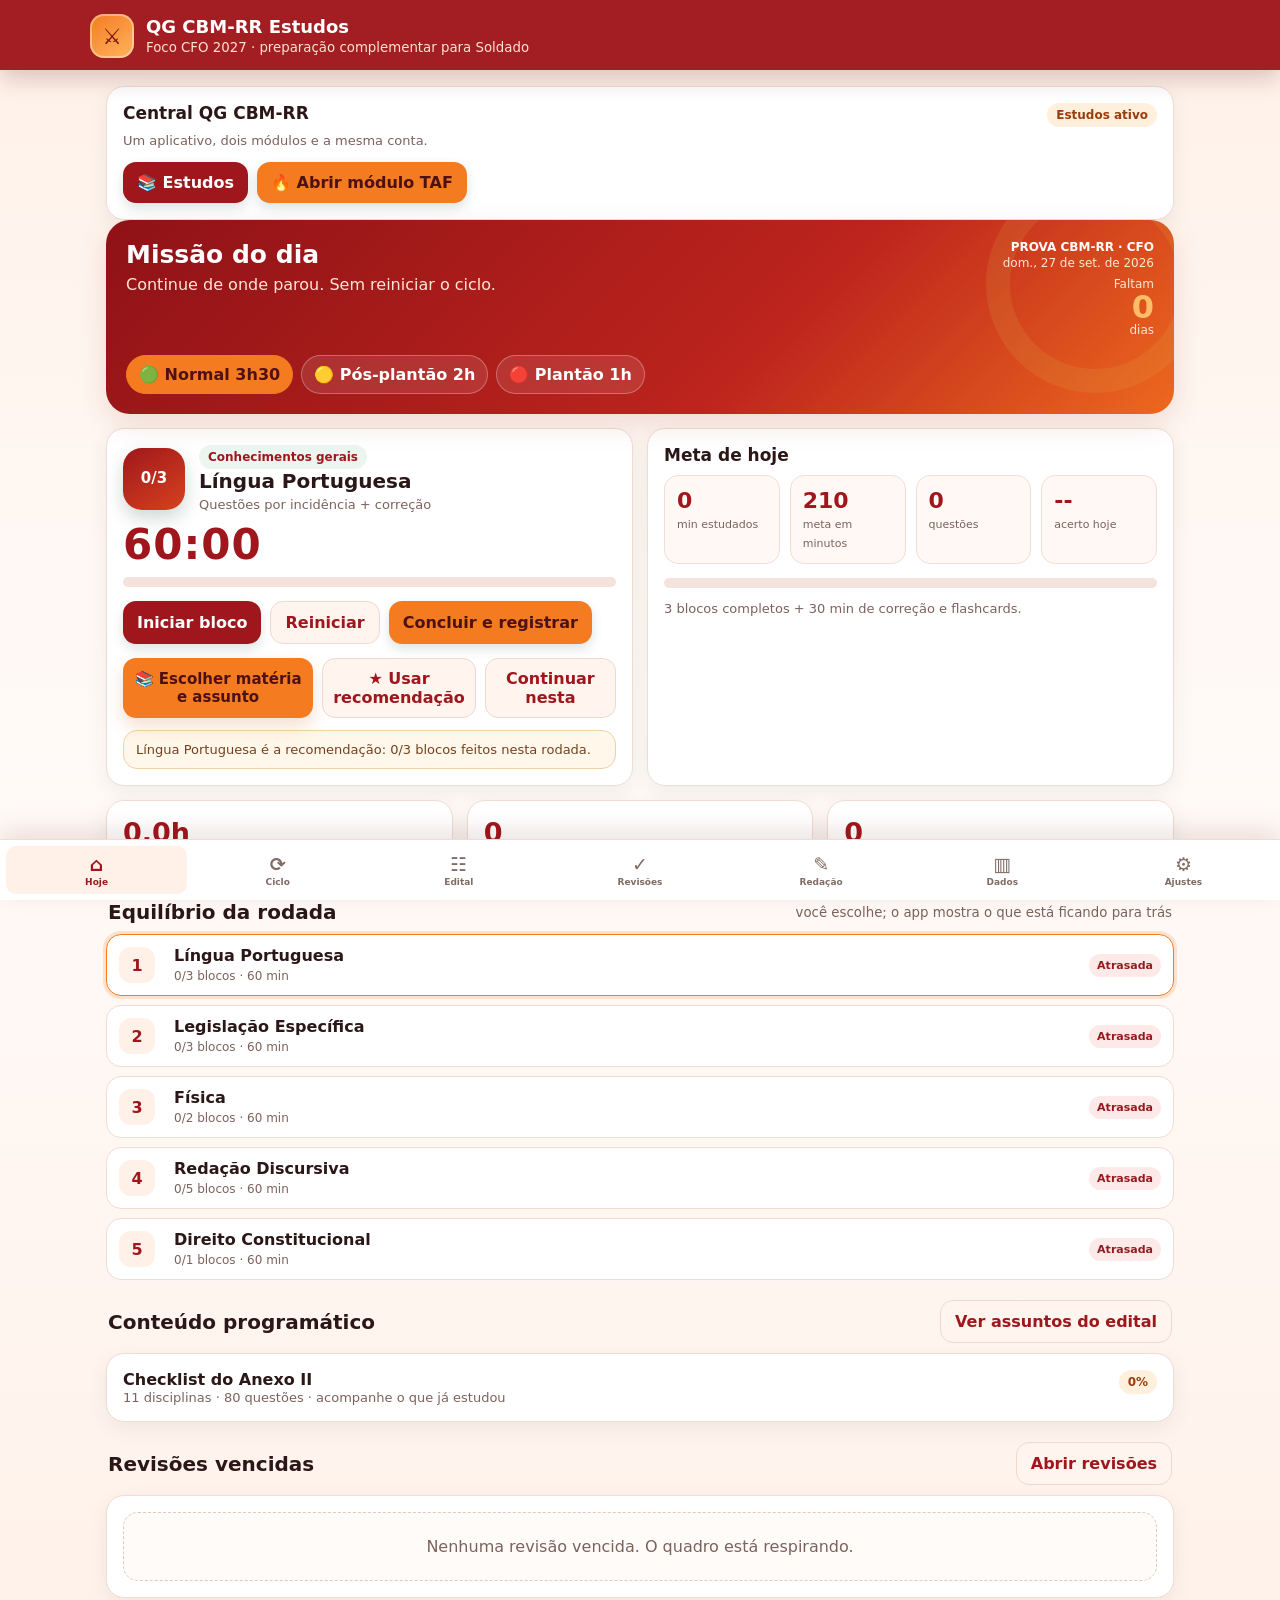
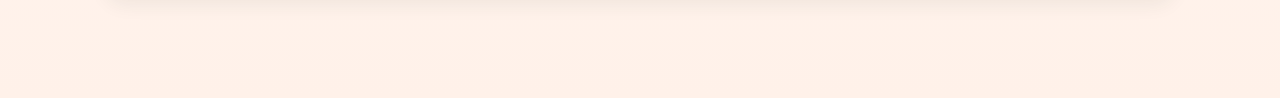
==== commit eb10a531: "Integra QG Estudos e TAF: index.html" ====
--- a/index.html
+++ b/index.html
@@ -9,6 +9,7 @@
   <link rel="icon" href="icons/icon-192.png" />
   <title>QG CBM-RR Estudos</title>
   <link rel="stylesheet" href="styles.css" />
+  <link rel="stylesheet" href="supabase-sync.css" />
 </head>
 <body>
 <div class="app">
@@ -24,6 +25,16 @@
 
   <main>
     <section id="view-home" class="view active">
+      <div class="card" id="moduleSwitcher">
+        <div class="row">
+          <div><h3>Central QG CBM-RR</h3><div class="subtle">Um aplicativo, dois módulos e a mesma conta.</div></div>
+          <span class="badge gold">Estudos ativo</span>
+        </div>
+        <div class="actions">
+          <button class="btn" type="button" disabled>📚 Estudos</button>
+          <a class="btn gold" href="./taf/" style="text-decoration:none">🔥 Abrir módulo TAF</a>
+        </div>
+      </div>
       <div class="hero">
         <div class="hero-top">
           <div><h2>Missão do dia</h2><p id="missionText">Continue de onde parou. Sem reiniciar o ciclo.</p></div>
@@ -278,5 +289,6 @@
 </dialog>
 
 <script src="app.js" defer></script>
+<script src="supabase-sync.js" defer></script>
 </body>
 </html>
--- a/supabase-sync.css
+++ b/supabase-sync.css
@@ -0,0 +1,14 @@
+.sync-card{margin-bottom:14px}
+.sync-card h3{margin-bottom:4px}
+.sync-status{display:inline-flex;align-items:center;border-radius:999px;padding:6px 9px;font-size:11px;font-weight:900;text-align:center}
+.sync-status.synced{background:#e9f6ef;color:#23734c}
+.sync-status.syncing,.sync-status.pending{background:#fff3de;color:#a35012}
+.sync-status.offline,.sync-status.setup,.sync-status.signed-out{background:#f3ece9;color:#735f58}
+.sync-status.error{background:#fee9e9;color:#941a1e}
+.sync-divider{border:0;border-top:1px solid var(--line);margin:18px 0}
+.account-actions{display:flex;gap:8px;flex-wrap:wrap}
+.account-actions .btn{flex:1 1 120px}
+@media(max-width:560px){
+  .sync-card .row{align-items:flex-start}
+  .sync-status{max-width:145px}
+}
